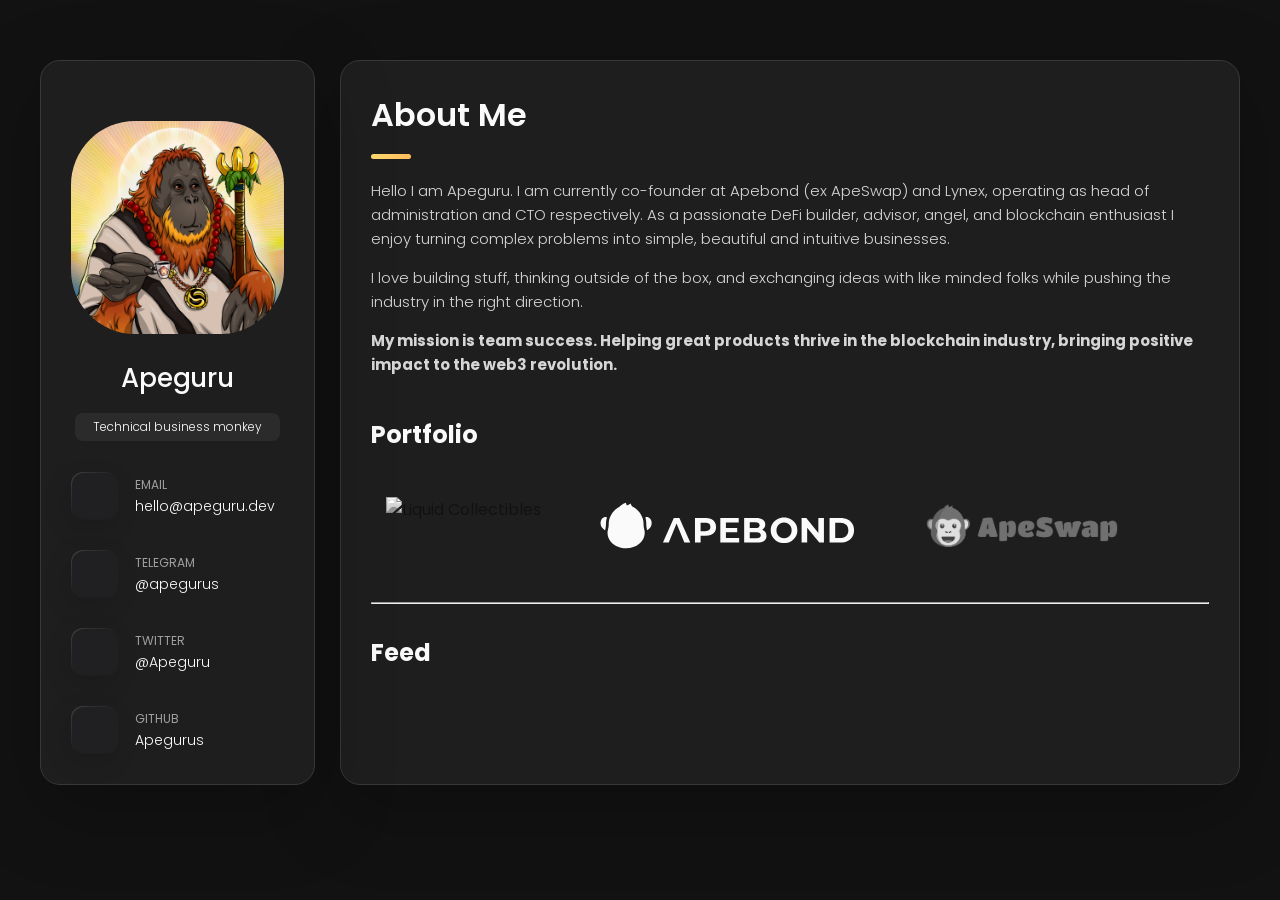
==== index.html @ 87f65445 "auto-claude: subtask-2-2 - Add VaultEdge project card to portfolio Added VaultEdge project card to t" ====
<!DOCTYPE html>
<html lang="en">

<head>
  <meta charset="UTF-8">
  <meta http-equiv="X-UA-Compatible" content="IE=edge">
  <meta name="viewport" content="width=device-width, initial-scale=1.0">
  <title>Apeguru</title>

  <!--
    - favicon
  -->
  <link rel="shortcut icon" href="./assets/images/logo.ico" type="image/x-icon">

  <!--
    - custom css link
  -->
  <link rel="stylesheet" href="./assets/css/style.css">

  <!--
    - google font link
  -->
  <link rel="preconnect" href="https://fonts.googleapis.com">
  <link rel="preconnect" href="https://fonts.gstatic.com" crossorigin>
  <link href="https://fonts.googleapis.com/css2?family=Poppins:wght@300;400;500;600&display=swap" rel="stylesheet">
</head>

<body>
<script type="module">
    import Chatbot from "https://cdn.jsdelivr.net/npm/flowise-embed/dist/web.js"
    Chatbot.init({
        chatflowid: "4820e26d-1de7-4ecd-990a-d830586b0723",
        apiHost: "http://172.86.123.176:3000",
    })
</script>
  <!--
    - #MAIN
  -->

  <main>

    <!--
      - #SIDEBAR
    -->

    <aside class="sidebar" data-sidebar>

      <div class="sidebar-info">

        <img src="./assets/images/apeguru.png" style="border-radius: 64px;" alt="Apeguru" width="100%">


        <div class="info-content">
          <h1 class="name" title="Apeguru">Apeguru</h1>

          <p class="title">Technical business monkey</p>
        </div>

        <button class="info_more-btn" data-sidebar-btn>
          <span>Show Contacts</span>

          <ion-icon name="chevron-down"></ion-icon>
        </button>

      </div>

      <div class="sidebar-info_more">

        <div class="separator"></div>

        <ul class="contacts-list">

          <li class="contact-item">

            <div class="icon-box">
              <a href="mailto:hello@apeguru.dev"><ion-icon name="mail-outline"></ion-icon></a>
            </div>

            <div class="contact-info">
              <p class="contact-title">Email</p>

              <a href="mailto:hello@apeguru.dev" class="contact-link">hello@apeguru.dev</a>
            </div>

          </li>

          <li class="contact-item">

            <div class="icon-box">
              <a href="https://t.me/apegurus"><ion-icon name="phone-portrait-outline"></ion-icon></a>
            </div>

            <div class="contact-info">
              <p class="contact-title">Telegram</p>

              <a href="https://t.me/apegurus" class="contact-link">@apegurus</a>
            </div>

          </li>

          <li class="contact-item">

            <div class="icon-box">
              <a href="https://twitter.com/Apeguru"><ion-icon name="logo-twitter"></ion-icon></a>
            </div>

            <div class="contact-info">
              <p class="contact-title">Twitter</p>

              <a href="https://twitter.com/Apeguru" class="contact-link">@Apeguru</a>
            </div>

          </li>

          <li class="contact-item">

            <div class="icon-box">
              <a href="https://github.com/apegurus"><ion-icon name="logo-github"></ion-icon> </a>
            </div>

            <div class="contact-info">
              <p class="contact-title">Github</p>

              <a href="https://github.com/apegurus" class="contact-link">Apegurus</a>
            </div>

          </li>

        </ul>

        <!-- <div class="separator"></div>

        <ul class="social-list">

          <li class="social-item">
            <a href="https://github.com/apegurus" class="social-link">
              <ion-icon name="logo-github"></ion-icon>
            </a>
          </li>

          <li class="social-item">
            <a href="https://twitter.com/Apeguru" class="social-link">
              <ion-icon name="logo-twitter"></ion-icon>
            </a>
          </li>

          <li class="social-item">
            <a href="https://discord.com/users/812579232580501504" class="social-link">
              <ion-icon name="logo-discord"></ion-icon>
            </a>
          </li>

        </ul> -->

      </div>

    </aside>





    <!--
      - #main-content
    -->

    <div class="main-content">

      <!--
        - #NAVBAR
      -->

      <!-- <nav class="navbar">

        <ul class="navbar-list">

          <li class="navbar-item">
            <button class="navbar-link  active" data-nav-link>About</button>
          </li>

          <li class="navbar-item">
            <button class="navbar-link" data-nav-link>Resume</button>
          </li>

          <li class="navbar-item">
            <button class="navbar-link" data-nav-link>Portfolio</button>
          </li>

          <li class="navbar-item">
            <button class="navbar-link" data-nav-link>Blog</button>
          </li>

          <li class="navbar-item">
            <button class="navbar-link" data-nav-link>Contact</button>
          </li>

        </ul>

      </nav> -->





      <!--
        - #ABOUT
      -->

      <article class="about  active" data-page="about">

        <header>
          <h2 class="h2 article-title">About me</h2>
        </header>

        <section class="about-text">
          <p>
            Hello I am Apeguru. I am currently co-founder at Apebond (ex ApeSwap) and Lynex, operating as head of administration and CTO respectively. As a passionate DeFi builder, advisor, angel, and blockchain enthusiast
            I enjoy turning complex problems into simple, beautiful and intuitive businesses.
          </p>

          <p>
            I love building stuff, thinking outside of the box, and exchanging ideas with like minded folks
            while pushing the industry in the right direction.
          </p>

          <p>
            <strong>My mission is team success. Helping great products thrive in the blockchain industry, 
            bringing positive impact to the web3 revolution. </strong>
          </p>
        </section>


        <!--
          - service
        -->

        <!-- <section class="service">

          <h3 class="h3 service-title">What i'm doing</h3>

          <ul class="service-list">

            <li class="service-item">

              <div class="service-icon-box">
                <img src="./assets/images/icon-design.svg
                " alt="design icon" width="40">
              </div>

              <div class="service-content-box">
                <h4 class="h4 service-item-title">Web design</h4>

                <p class="service-item-text">
                  The most modern and high-quality design made at a professional level.
                </p>
              </div>

            </li>

            <li class="service-item">

              <div class="service-icon-box">
                <img src="./assets/images/icon-dev.svg" alt="Web development icon" width="40">
              </div>

              <div class="service-content-box">
                <h4 class="h4 service-item-title">Web development</h4>

                <p class="service-item-text">
                  High-quality development of sites at the professional level.
                </p>
              </div>

            </li>

            <li class="service-item">

              <div class="service-icon-box">
                <img src="./assets/images/icon-app.svg" alt="mobile app icon" width="40">
              </div>

              <div class="service-content-box">
                <h4 class="h4 service-item-title">Mobile apps</h4>

                <p class="service-item-text">
                  Professional development of applications for iOS and Android.
                </p>
              </div>

            </li>

            <li class="service-item">

              <div class="service-icon-box">
                <img src="./assets/images/icon-photo.svg" alt="camera icon" width="40">
              </div>

              <div class="service-content-box">
                <h4 class="h4 service-item-title">Photography</h4>

                <p class="service-item-text">
                  I make high-quality photos of any category at a professional level.
                </p>
              </div>

            </li>

          </ul>

        </section> -->


        <!--
          - testimonials
        -->

        <!-- <section class="testimonials">

          <h3 class="h3 testimonials-title">Testimonials</h3>

          <ul class="testimonials-list has-scrollbar">

            <li class="testimonials-item">
              <div class="content-card" data-testimonials-item>

                <figure class="testimonials-avatar-box">
                  <img src="./assets/images/avatar-1.png" alt="Daniel lewis" width="60" data-testimonials-avatar>
                </figure>

                <h4 class="h4 testimonials-item-title" data-testimonials-title>Daniel lewis</h4>

                <div class="testimonials-text" data-testimonials-text>
                  <p>
                    Richard was hired to create a corporate identity. We were very pleased with the work done. She has a
                    lot of experience
                    and is very concerned about the needs of client. Lorem ipsum dolor sit amet, ullamcous cididt
                    consectetur adipiscing
                    elit, seds do et eiusmod tempor incididunt ut laborels dolore magnarels alia.
                  </p>
                </div>

              </div>
            </li>

            <li class="testimonials-item">
              <div class="content-card" data-testimonials-item>

                <figure class="testimonials-avatar-box">
                  <img src="./assets/images/avatar-2.png" alt="Jessica miller" width="60" data-testimonials-avatar>
                </figure>

                <h4 class="h4 testimonials-item-title" data-testimonials-title>Jessica miller</h4>

                <div class="testimonials-text" data-testimonials-text>
                  <p>
                    Richard was hired to create a corporate identity. We were very pleased with the work done. She has a
                    lot of experience
                    and is very concerned about the needs of client. Lorem ipsum dolor sit amet, ullamcous cididt
                    consectetur adipiscing
                    elit, seds do et eiusmod tempor incididunt ut laborels dolore magnarels alia.
                  </p>
                </div>

              </div>
            </li>

            <li class="testimonials-item">
              <div class="content-card" data-testimonials-item>

                <figure class="testimonials-avatar-box">
                  <img src="./assets/images/avatar-3.png" alt="Emily evans" width="60" data-testimonials-avatar>
                </figure>

                <h4 class="h4 testimonials-item-title" data-testimonials-title>Emily evans</h4>

                <div class="testimonials-text" data-testimonials-text>
                  <p>
                    Richard was hired to create a corporate identity. We were very pleased with the work done. She has a
                    lot of experience
                    and is very concerned about the needs of client. Lorem ipsum dolor sit amet, ullamcous cididt
                    consectetur adipiscing
                    elit, seds do et eiusmod tempor incididunt ut laborels dolore magnarels alia.
                  </p>
                </div>

              </div>
            </li>

            <li class="testimonials-item">
              <div class="content-card" data-testimonials-item>

                <figure class="testimonials-avatar-box">
                  <img src="./assets/images/avatar-4.png" alt="Henry william" width="60" data-testimonials-avatar>
                </figure>

                <h4 class="h4 testimonials-item-title" data-testimonials-title>Henry william</h4>

                <div class="testimonials-text" data-testimonials-text>
                  <p>
                    Richard was hired to create a corporate identity. We were very pleased with the work done. She has a
                    lot of experience
                    and is very concerned about the needs of client. Lorem ipsum dolor sit amet, ullamcous cididt
                    consectetur adipiscing
                    elit, seds do et eiusmod tempor incididunt ut laborels dolore magnarels alia.
                  </p>
                </div>

              </div>
            </li>

          </ul>

        </section> -->


        <!--
          - testimonials modal
        -->

        <!-- <div class="modal-container" data-modal-container>

          <div class="overlay" data-overlay></div>

          <section class="testimonials-modal">

            <button class="modal-close-btn" data-modal-close-btn>
              <ion-icon name="close-outline"></ion-icon>
            </button>

            <div class="modal-img-wrapper">
              <figure class="modal-avatar-box">
                <img src="./assets/images/avatar-1.png" alt="Daniel lewis" width="80" data-modal-img>
              </figure>

              <img src="./assets/images/icon-quote.svg" alt="quote icon">
            </div>

            <div class="modal-content">

              <h4 class="h3 modal-title" data-modal-title>Daniel lewis</h4>

              <time datetime="2021-06-14">14 June, 2021</time>

              <div data-modal-text>
                <p>
                  Richard was hired to create a corporate identity. We were very pleased with the work done. She has a
                  lot of experience
                  and is very concerned about the needs of client. Lorem ipsum dolor sit amet, ullamcous cididt
                  consectetur adipiscing
                  elit, seds do et eiusmod tempor incididunt ut laborels dolore magnarels alia.
                </p>
              </div>

            </div>

          </section>

        </div> -->

        <!--
          - clients
        -->

        <section class="clients">

          <h3 class="h3 clients-title">Portfolio</h3>

          <ul class="clients-list has-scrollbar">

            <li class="clients-item">
              <a href="https://www.lynex.fi/" target="_blank">
                <img src="https://assets-global.website-files.com/645d0baba624e61983ac17f8/64b2ef2100ba11f2a0899f91_logow.svg" alt="Liquid Collectibles">
              </a>
            </li>

            <li class="clients-item">
              <a href="https://ape.bond" target="_blank">
                <img src="./assets/images/apebond.svg" alt="ApeSwap">
              </a>
            </li>

            <li class="clients-item">
              <a href="https://apeswap.finance" target="_blank">
                <img src="./assets/images/logo-horizontal-margins.webp" alt="ApeSwap">
              </a>
            </li>

          </ul>
          <hr>
          <div class="separator"></div>

        </section>

        <!--
          - feed
        -->

        <section>

          <h3 class="h3 clients-title">Feed</h3>
  
          <a class="twitter-timeline" data-height="640" data-theme="dark" style="display: none;"
            href="https://twitter.com/Apeguru?ref_src=twsrc%5Etfw">Apeguru Tweets</a>
          <script async src="https://platform.twitter.com/widgets.js" charset="utf-8"></script>
  
        </section>

      </article>

      <!--
        - #RESUME
      -->

      <article class="resume" data-page="resume">

        <header>
          <h2 class="h2 article-title">Resume</h2>
        </header>

        <section class="timeline">

          <div class="title-wrapper">
            <div class="icon-box">
              <ion-icon name="book-outline"></ion-icon>
            </div>

            <h3 class="h3">Education</h3>
          </div>

          <ol class="timeline-list">

            <li class="timeline-item">

              <h4 class="h4 timeline-item-title">University school of the arts</h4>

              <span>2007 — 2008</span>

              <p class="timeline-text">
                Nemo enims ipsam voluptatem, blanditiis praesentium voluptum delenit atque corrupti, quos dolores et
                quas molestias
                exceptur.
              </p>

            </li>

            <li class="timeline-item">

              <h4 class="h4 timeline-item-title">New york academy of art</h4>

              <span>2006 — 2007</span>

              <p class="timeline-text">
                Ratione voluptatem sequi nesciunt, facere quisquams facere menda ossimus, omnis voluptas assumenda est
                omnis..
              </p>

            </li>

            <li class="timeline-item">

              <h4 class="h4 timeline-item-title">High school of art and design</h4>

              <span>2002 — 2004</span>

              <p class="timeline-text">
                Duis aute irure dolor in reprehenderit in voluptate, quila voluptas mag odit aut fugit, sed consequuntur
                magni dolores
                eos.
              </p>

            </li>

          </ol>

        </section>

        <section class="timeline">

          <div class="title-wrapper">
            <div class="icon-box">
              <ion-icon name="book-outline"></ion-icon>
            </div>

            <h3 class="h3">Experience</h3>
          </div>

          <ol class="timeline-list">

            <li class="timeline-item">

              <h4 class="h4 timeline-item-title">Creative director</h4>

              <span>2015 — Present</span>

              <p class="timeline-text">
                Nemo enim ipsam voluptatem blanditiis praesentium voluptum delenit atque corrupti, quos dolores et qvuas
                molestias
                exceptur.
              </p>

            </li>

            <li class="timeline-item">

              <h4 class="h4 timeline-item-title">Art director</h4>

              <span>2013 — 2015</span>

              <p class="timeline-text">
                Nemo enims ipsam voluptatem, blanditiis praesentium voluptum delenit atque corrupti, quos dolores et
                quas molestias
                exceptur.
              </p>

            </li>

            <li class="timeline-item">

              <h4 class="h4 timeline-item-title">Web designer</h4>

              <span>2010 — 2013</span>

              <p class="timeline-text">
                Nemo enims ipsam voluptatem, blanditiis praesentium voluptum delenit atque corrupti, quos dolores et
                quas molestias
                exceptur.
              </p>

            </li>

          </ol>

        </section>

        <section class="skill">

          <h3 class="h3 skills-title">My skills</h3>

          <ul class="skills-list content-card">

            <li class="skills-item">

              <div class="title-wrapper">
                <h5 class="h5">Web design</h5>
                <data value="80">80%</data>
              </div>

              <div class="skill-progress-bg">
                <div class="skill-progress-fill" style="width: 80%;"></div>
              </div>

            </li>

            <li class="skills-item">

              <div class="title-wrapper">
                <h5 class="h5">Graphic design</h5>
                <data value="70">70%</data>
              </div>

              <div class="skill-progress-bg">
                <div class="skill-progress-fill" style="width: 70%;"></div>
              </div>

            </li>

            <li class="skills-item">

              <div class="title-wrapper">
                <h5 class="h5">Branding</h5>
                <data value="90">90%</data>
              </div>

              <div class="skill-progress-bg">
                <div class="skill-progress-fill" style="width: 90%;"></div>
              </div>

            </li>

            <li class="skills-item">

              <div class="title-wrapper">
                <h5 class="h5">WordPress</h5>
                <data value="50">50%</data>
              </div>

              <div class="skill-progress-bg">
                <div class="skill-progress-fill" style="width: 50%;"></div>
              </div>

            </li>

          </ul>

        </section>

      </article>





      <!--
        - #PORTFOLIO
      -->

      <article class="portfolio" data-page="portfolio">

        <header>
          <h2 class="h2 article-title">Portfolio</h2>
        </header>

        <section class="projects">

          <ul class="filter-list">

            <li class="filter-item">
              <button class="active" data-filter-btn>All</button>
            </li>

            <li class="filter-item">
              <button data-filter-btn>Web design</button>
            </li>

            <li class="filter-item">
              <button data-filter-btn>Applications</button>
            </li>

            <li class="filter-item">
              <button data-filter-btn>Web development</button>
            </li>

          </ul>

          <div class="filter-select-box">

            <button class="filter-select" data-select>

              <div class="select-value" data-selecct-value>Select category</div>

              <div class="select-icon">
                <ion-icon name="chevron-down"></ion-icon>
              </div>

            </button>

            <ul class="select-list">

              <li class="select-item">
                <button data-select-item>All</button>
              </li>

              <li class="select-item">
                <button data-select-item>Web design</button>
              </li>

              <li class="select-item">
                <button data-select-item>Applications</button>
              </li>

              <li class="select-item">
                <button data-select-item>Web development</button>
              </li>

            </ul>

          </div>

          <ul class="project-list">

            <li class="project-item  active" data-filter-item data-category="web development">
              <a href="#">

                <figure class="project-img">
                  <div class="project-item-icon-box">
                    <ion-icon name="eye-outline"></ion-icon>
                  </div>

                  <img src="./assets/images/project-1.jpg" alt="finance" loading="lazy">
                </figure>

                <h3 class="project-title">Finance</h3>

                <p class="project-category">Web development</p>

              </a>
            </li>

            <li class="project-item  active" data-filter-item data-category="web development">
              <a href="#">

                <figure class="project-img">
                  <div class="project-item-icon-box">
                    <ion-icon name="eye-outline"></ion-icon>
                  </div>

                  <img src="./assets/images/project-2.png" alt="orizon" loading="lazy">
                </figure>

                <h3 class="project-title">Orizon</h3>

                <p class="project-category">Web development</p>

              </a>
            </li>

            <li class="project-item  active" data-filter-item data-category="web design">
              <a href="#">

                <figure class="project-img">
                  <div class="project-item-icon-box">
                    <ion-icon name="eye-outline"></ion-icon>
                  </div>

                  <img src="./assets/images/project-3.jpg" alt="fundo" loading="lazy">
                </figure>

                <h3 class="project-title">Fundo</h3>

                <p class="project-category">Web design</p>

              </a>
            </li>

            <li class="project-item  active" data-filter-item data-category="applications">
              <a href="#">

                <figure class="project-img">
                  <div class="project-item-icon-box">
                    <ion-icon name="eye-outline"></ion-icon>
                  </div>

                  <img src="./assets/images/project-4.png" alt="brawlhalla" loading="lazy">
                </figure>

                <h3 class="project-title">Brawlhalla</h3>

                <p class="project-category">Applications</p>

              </a>
            </li>

            <li class="project-item  active" data-filter-item data-category="web design">
              <a href="#">

                <figure class="project-img">
                  <div class="project-item-icon-box">
                    <ion-icon name="eye-outline"></ion-icon>
                  </div>

                  <img src="./assets/images/project-5.png" alt="dsm." loading="lazy">
                </figure>

                <h3 class="project-title">DSM.</h3>

                <p class="project-category">Web design</p>

              </a>
            </li>

            <li class="project-item  active" data-filter-item data-category="web design">
              <a href="#">

                <figure class="project-img">
                  <div class="project-item-icon-box">
                    <ion-icon name="eye-outline"></ion-icon>
                  </div>

                  <img src="./assets/images/project-6.png" alt="metaspark" loading="lazy">
                </figure>

                <h3 class="project-title">MetaSpark</h3>

                <p class="project-category">Web design</p>

              </a>
            </li>

            <li class="project-item  active" data-filter-item data-category="web development">
              <a href="#">

                <figure class="project-img">
                  <div class="project-item-icon-box">
                    <ion-icon name="eye-outline"></ion-icon>
                  </div>

                  <img src="./assets/images/project-7.png" alt="summary" loading="lazy">
                </figure>

                <h3 class="project-title">Summary</h3>

                <p class="project-category">Web development</p>

              </a>
            </li>

            <li class="project-item  active" data-filter-item data-category="applications">
              <a href="#">

                <figure class="project-img">
                  <div class="project-item-icon-box">
                    <ion-icon name="eye-outline"></ion-icon>
                  </div>

                  <img src="./assets/images/project-8.jpg" alt="task manager" loading="lazy">
                </figure>

                <h3 class="project-title">Task Manager</h3>

                <p class="project-category">Applications</p>

              </a>
            </li>

            <li class="project-item  active" data-filter-item data-category="web development">
              <a href="#">

                <figure class="project-img">
                  <div class="project-item-icon-box">
                    <ion-icon name="eye-outline"></ion-icon>
                  </div>

                  <img src="./assets/images/project-9.png" alt="arrival" loading="lazy">
                </figure>

                <h3 class="project-title">Arrival</h3>

                <p class="project-category">Web development</p>

              </a>
            </li>

            <li class="project-item  active" data-filter-item data-category="web development">
              <a href="https://defizoo.fi">

                <figure class="project-img">
                  <div class="project-item-icon-box">
                    <ion-icon name="eye-outline"></ion-icon>
                  </div>

                  <img src="./assets/images/defizoo-logo.png" alt="defizoo" loading="lazy">
                </figure>

                <h3 class="project-title">DefIZoo</h3>

                <p class="project-category">Multi-chain DeFi infrastructure</p>

              </a>
            </li>

            <li class="project-item  active" data-filter-item data-category="web development">
              <a href="https://vaultedge.fi">

                <figure class="project-img">
                  <div class="project-item-icon-box">
                    <ion-icon name="eye-outline"></ion-icon>
                  </div>

                  <img src="./assets/images/vaultedge-logo.png" alt="vaultedge" loading="lazy">
                </figure>

                <h3 class="project-title">VaultEdge</h3>

                <p class="project-category">DeFi lending protocol with zero-interest stablecoin</p>

              </a>
            </li>

          </ul>

        </section>

      </article>





      <!--
        - #BLOG
      -->

      <article class="blog" data-page="blog">

        <header>
          <h2 class="h2 article-title">Blog</h2>
        </header>

        <section class="blog-posts">

          <ul class="blog-posts-list">

            <li class="blog-post-item">
              <a href="#">

                <figure class="blog-banner-box">
                  <img src="./assets/images/blog-1.jpg" alt="Design conferences in 2022" loading="lazy">
                </figure>

                <div class="blog-content">

                  <div class="blog-meta">
                    <p class="blog-category">Design</p>

                    <span class="dot"></span>

                    <time datetime="2022-02-23">Fab 23, 2022</time>
                  </div>

                  <h3 class="h3 blog-item-title">Design conferences in 2022</h3>

                  <p class="blog-text">
                    Veritatis et quasi architecto beatae vitae dicta sunt, explicabo.
                  </p>

                </div>

              </a>
            </li>

            <li class="blog-post-item">
              <a href="#">

                <figure class="blog-banner-box">
                  <img src="./assets/images/blog-2.jpg" alt="Best fonts every designer" loading="lazy">
                </figure>

                <div class="blog-content">

                  <div class="blog-meta">
                    <p class="blog-category">Design</p>

                    <span class="dot"></span>

                    <time datetime="2022-02-23">Fab 23, 2022</time>
                  </div>

                  <h3 class="h3 blog-item-title">Best fonts every designer</h3>

                  <p class="blog-text">
                    Sed ut perspiciatis, nam libero tempore, cum soluta nobis est eligendi.
                  </p>

                </div>

              </a>
            </li>

            <li class="blog-post-item">
              <a href="#">

                <figure class="blog-banner-box">
                  <img src="./assets/images/blog-3.jpg" alt="Design digest #80" loading="lazy">
                </figure>

                <div class="blog-content">

                  <div class="blog-meta">
                    <p class="blog-category">Design</p>

                    <span class="dot"></span>

                    <time datetime="2022-02-23">Fab 23, 2022</time>
                  </div>

                  <h3 class="h3 blog-item-title">Design digest #80</h3>

                  <p class="blog-text">
                    Excepteur sint occaecat cupidatat no proident, quis nostrum exercitationem ullam corporis suscipit.
                  </p>

                </div>

              </a>
            </li>

            <li class="blog-post-item">
              <a href="#">

                <figure class="blog-banner-box">
                  <img src="./assets/images/blog-4.jpg" alt="UI interactions of the week" loading="lazy">
                </figure>

                <div class="blog-content">

                  <div class="blog-meta">
                    <p class="blog-category">Design</p>

                    <span class="dot"></span>

                    <time datetime="2022-02-23">Fab 23, 2022</time>
                  </div>

                  <h3 class="h3 blog-item-title">UI interactions of the week</h3>

                  <p class="blog-text">
                    Enim ad minim veniam, consectetur adipiscing elit, quis nostrud exercitation ullamco laboris nisi.
                  </p>

                </div>

              </a>
            </li>

            <li class="blog-post-item">
              <a href="#">

                <figure class="blog-banner-box">
                  <img src="./assets/images/blog-5.jpg" alt="The forgotten art of spacing" loading="lazy">
                </figure>

                <div class="blog-content">

                  <div class="blog-meta">
                    <p class="blog-category">Design</p>

                    <span class="dot"></span>

                    <time datetime="2022-02-23">Fab 23, 2022</time>
                  </div>

                  <h3 class="h3 blog-item-title">The forgotten art of spacing</h3>

                  <p class="blog-text">
                    Maxime placeat, sed do eiusmod tempor incididunt ut labore et dolore magna aliqua.
                  </p>

                </div>

              </a>
            </li>

            <li class="blog-post-item">
              <a href="#">

                <figure class="blog-banner-box">
                  <img src="./assets/images/blog-6.jpg" alt="Design digest #79" loading="lazy">
                </figure>

                <div class="blog-content">

                  <div class="blog-meta">
                    <p class="blog-category">Design</p>

                    <span class="dot"></span>

                    <time datetime="2022-02-23">Fab 23, 2022</time>
                  </div>

                  <h3 class="h3 blog-item-title">Design digest #79</h3>

                  <p class="blog-text">
                    Optio cumque nihil impedit uo minus quod maxime placeat, velit esse cillum.
                  </p>

                </div>

              </a>
            </li>

          </ul>

        </section>

      </article>





      <!--
        - #CONTACT
      -->

      <article class="contact" data-page="contact">

        <header>
          <h2 class="h2 article-title">Contact</h2>
        </header>

        <section class="mapbox" data-mapbox>
          <figure>
            <iframe
              src="https://www.google.com/maps/embed?pb=!1m18!1m12!1m3!1d199666.5651251294!2d-121.58334177520186!3d38.56165006739519!2m3!1f0!2f0!3f0!3m2!1i1024!2i768!4f13.1!3m3!1m2!1s0x809ac672b28397f9%3A0x921f6aaa74197fdb!2sSacramento%2C%20CA%2C%20USA!5e0!3m2!1sen!2sbd!4v1647608789441!5m2!1sen!2sbd"
              width="400" height="300" loading="lazy"></iframe>
          </figure>
        </section>

        <section class="contact-form">

          <h3 class="h3 form-title">Contact Form</h3>

          <form action="#" class="form" data-form>

            <div class="input-wrapper">
              <input type="text" name="fullname" class="form-input" placeholder="Full name" required data-form-input>

              <input type="email" name="email" class="form-input" placeholder="Email address" required data-form-input>
            </div>

            <textarea name="message" class="form-input" placeholder="Your Message" required data-form-input></textarea>

            <button class="form-btn" type="submit" disabled data-form-btn>
              <ion-icon name="paper-plane"></ion-icon>
              <span>Send Message</span>
            </button>

          </form>

        </section>

      </article>

    </div>

  </main>






  <!--
    - custom js link
  -->
  <script src="./assets/js/script.js"></script>

  <!--
    - ionicon link
  -->
  <script type="module" src="https://unpkg.com/ionicons@5.5.2/dist/ionicons/ionicons.esm.js"></script>
  <script nomodule src="https://unpkg.com/ionicons@5.5.2/dist/ionicons/ionicons.js"></script>

</body>

</html>
---- assets/css/style.css ----
/*-----------------------------------*\
  #style.css
\*-----------------------------------*/


/**
 * copyright 2022 @codewithsadee
 */





/*-----------------------------------*\
  #CUSTOM PROPERTY
\*-----------------------------------*/

:root {

  /**
   * colors
   */

  /* gradient */

  --bg-gradient-onyx: linear-gradient(
    to bottom right, 
    hsl(240, 1%, 25%) 3%, 
    hsl(0, 0%, 19%) 97%
  );
  --bg-gradient-jet: linear-gradient(
    to bottom right, 
    hsla(240, 1%, 18%, 0.251) 0%, 
    hsla(240, 2%, 11%, 0) 100%
  ), hsl(240, 2%, 13%);
  --bg-gradient-yellow-1: linear-gradient(
    to bottom right, 
    hsl(45, 100%, 71%) 0%, 
    hsla(36, 100%, 69%, 0) 50%
  );
  --bg-gradient-yellow-2: linear-gradient(
    135deg, 
    hsla(45, 100%, 71%, 0.251) 0%, 
    hsla(35, 100%, 68%, 0) 59.86%
  ), hsl(240, 2%, 13%);
  --border-gradient-onyx: linear-gradient(
    to bottom right, 
    hsl(0, 0%, 25%) 0%, 
    hsla(0, 0%, 25%, 0) 50%
  );
  --text-gradient-yellow: linear-gradient(
    to right, 
    hsl(45, 100%, 72%), 
    hsl(35, 100%, 68%)
  );

  /* solid */

  --jet: hsl(0, 0%, 22%);
  --onyx: hsl(240, 1%, 17%);
  --eerie-black-1: hsl(240, 2%, 13%);
  --eerie-black-2: hsl(240, 2%, 12%);
  --smoky-black: hsl(0, 0%, 7%);
  --white-1: hsl(0, 0%, 100%);
  --white-2: hsl(0, 0%, 98%);
  --orange-yellow-crayola: hsl(45, 100%, 72%);
  --vegas-gold: hsl(45, 54%, 58%);
  --light-gray: hsl(0, 0%, 84%);
  --light-gray-70: hsla(0, 0%, 84%, 0.7);
  --bittersweet-shimmer: hsl(0, 43%, 51%);

  /**
   * typography
   */

  /* font-family */
  --ff-poppins: 'Poppins', sans-serif;

  /* font-size */
  --fs-1: 24px;
  --fs-2: 18px;
  --fs-3: 17px;
  --fs-4: 16px;
  --fs-5: 15px;
  --fs-6: 14px;
  --fs-7: 13px;
  --fs-8: 11px;

  /* font-weight */
  --fw-300: 300;
  --fw-400: 400;
  --fw-500: 500;
  --fw-600: 600;

  /**
   * shadow
   */
  
  --shadow-1: -4px 8px 24px hsla(0, 0%, 0%, 0.25);
  --shadow-2: 0 16px 30px hsla(0, 0%, 0%, 0.25);
  --shadow-3: 0 16px 40px hsla(0, 0%, 0%, 0.25);
  --shadow-4: 0 25px 50px hsla(0, 0%, 0%, 0.15);
  --shadow-5: 0 24px 80px hsla(0, 0%, 0%, 0.25);

  /**
   * transition
   */

  --transition-1: 0.25s ease;
  --transition-2: 0.5s ease-in-out;

}





/*-----------------------------------*\
  #RESET
\*-----------------------------------*/

*, *::before, *::after {
  margin: 0;
  padding: 0;
  box-sizing: border-box;
}

a { text-decoration: none; }

li { list-style: none; }

img, ion-icon, a, button, time, span { display: block; }

button {
  font: inherit;
  background: none;
  border: none;
  text-align: left;
  cursor: pointer;
}

input, textarea {
  display: block;
  width: 100%;
  background: none;
  font: inherit;
}

::selection {
  background: var(--orange-yellow-crayola);
  color: var(--smoky-black);
}

:focus { outline-color: var(--orange-yellow-crayola); }

html { font-family: var(--ff-poppins); }

body { background: var(--smoky-black); }





/*-----------------------------------*\
  #REUSED STYLE
\*-----------------------------------*/

.sidebar,
article {
  background: var(--eerie-black-2);
  border: 1px solid var(--jet);
  border-radius: 20px;
  padding: 15px;
  box-shadow: var(--shadow-1);
  z-index: 1;
}

.separator {
  width: 100%;
  height: 1px;
  background: var(--jet);
  margin: 16px 0;
}

.icon-box {
  position: relative;
  background: var(--border-gradient-onyx);
  width: 30px;
  height: 30px;
  border-radius: 8px;
  display: flex;
  justify-content: center;
  align-items: center;
  font-size: 16px;
  color: var(--orange-yellow-crayola);
  box-shadow: var(--shadow-1);
  z-index: 1;
}

.icon-box a {
  color: var(--orange-yellow-crayola);
}

.icon-box::before {
  content: "";
  position: absolute;
  inset: 1px;
  background: var(--eerie-black-1);
  border-radius: inherit;
  z-index: -1;
}

.icon-box ion-icon { --ionicon-stroke-width: 35px; }

article { display: none; }

article.active {
  display: block;
  animation: fade 0.5s ease backwards;
}

@keyframes fade {
  0% { opacity: 0; }
  100% { opacity: 1; }
}

.h2,
.h3,
.h4,
.h5 {
  color: var(--white-2);
  text-transform: capitalize;
}

.h2 { font-size: var(--fs-1); }

.h3 { font-size: var(--fs-2); }

.h4 { font-size: var(--fs-4); }

.h5 {
  font-size: var(--fs-7);
  font-weight: var(--fw-500);
}

.article-title {
  position: relative;
  padding-bottom: 7px;
}

.article-title::after {
  content: "";
  position: absolute;
  bottom: 0;
  left: 0;
  width: 30px;
  height: 3px;
  background: var(--text-gradient-yellow);
  border-radius: 3px;
}

.has-scrollbar::-webkit-scrollbar {
  width: 5px; /* for vertical scrollbar */
  height: 5px; /* for horizontal scrollbar */
}

.has-scrollbar::-webkit-scrollbar-track {
  background: var(--onyx);
  border-radius: 5px;
}

.has-scrollbar::-webkit-scrollbar-thumb {
  background: var(--orange-yellow-crayola);
  border-radius: 5px;
}

.has-scrollbar::-webkit-scrollbar-button { width: 20px; }

.content-card {
  position: relative;
  background: var(--border-gradient-onyx);
  padding: 15px;
  padding-top: 45px;
  border-radius: 14px;
  box-shadow: var(--shadow-2);
  cursor: pointer;
  z-index: 1;
}

.content-card::before {
  content: "";
  position: absolute;
  inset: 1px;
  background: var(--bg-gradient-jet);
  border-radius: inherit;
  z-index: -1;
}





/*-----------------------------------*\
  #MAIN
\*-----------------------------------*/

main {
  margin: 15px 12px;
  margin-bottom: 75px;
  min-width: 259px;
}





/*-----------------------------------*\
  #SIDEBAR
\*-----------------------------------*/

.sidebar {
  margin-bottom: 15px;
  max-height: 112px;
  overflow: hidden;
  transition: var(--transition-2);
}

.sidebar.active { max-height: 405px; }

.sidebar-info {
  position: relative;
  display: flex;
  justify-content: flex-start;
  align-items: center;
  gap: 15px;
}

.avatar-box {
  background: var(--bg-gradient-onyx);
  border-radius: 20px;
}

.info-content .name {
  color: var(--white-2);
  font-size: var(--fs-3);
  font-weight: var(--fw-500);
  letter-spacing: -0.25px;
  margin-bottom: 10px;
}

.info-content .title {
  color: var(--white-1);
  background: var(--onyx);
  font-size: var(--fs-8);
  font-weight: var(--fw-300);
  width: max-content;
  padding: 3px 12px;
  border-radius: 8px;
}

.info_more-btn {
  position: absolute;
  top: -15px;
  right: -15px;
  border-radius: 0 15px;
  font-size: 13px;
  color: var(--orange-yellow-crayola);
  background: var(--border-gradient-onyx);
  padding: 10px;
  box-shadow: var(--shadow-2);
  transition: var(--transition-1);
  z-index: 1;
}

.info_more-btn::before {
  content: "";
  position: absolute;
  inset: 1px;
  border-radius: inherit;
  background: var(--bg-gradient-jet);
  transition: var(--transition-1);
  z-index: -1;
}

.info_more-btn:hover,
.info_more-btn:focus { background: var(--bg-gradient-yellow-1); }

.info_more-btn:hover::before,
.info_more-btn:focus::before { background: var(--bg-gradient-yellow-2); }

.info_more-btn span { display: none; }

.sidebar-info_more {
  opacity: 0;
  visibility: hidden;
  transition: var(--transition-2);
}

.sidebar.active .sidebar-info_more {
  opacity: 1;
  visibility: visible;
}

.contacts-list {
  display: grid;
  grid-template-columns: 1fr;
  gap: 16px;
}

.contact-item {
  min-width: 100%;
  display: flex;
  align-items: center;
  gap: 16px;
}

.contact-info {
  max-width: calc(100% - 46px);
  width: calc(100% - 46px);
}

.contact-title {
  color: var(--light-gray-70);
  font-size: var(--fs-8);
  text-transform: uppercase;
  margin-bottom: 2px;
}

.contact-info :is(.contact-link, time, address) {
  color: var(--white-2);
  font-size: var(--fs-7);
}

.contact-info address { font-style: normal; }

.social-list {
  display: flex;
  justify-content: flex-start;
  align-items: center;
  gap: 15px;
  padding-bottom: 4px;
  padding-left: 7px;
}

.social-item .social-link {
  color: var(--light-gray-70);
  font-size: 18px;
}


.social-item .social-link:hover { color: var(--light-gray); }





/*-----------------------------------*\
  #NAVBAR
\*-----------------------------------*/

.navbar {
  position: fixed;
  bottom: 0;
  left: 0;
  width: 100%;
  background: hsla(240, 1%, 17%, 0.75);
  backdrop-filter: blur(10px);
  border: 1px solid var(--jet);
  border-radius: 12px 12px 0 0;
  box-shadow: var(--shadow-2);
  z-index: 5;
}

.navbar-list {
  display: flex;
  flex-wrap: wrap;
  justify-content: center;
  align-items: center;
  padding: 0 10px;
}

.navbar-link {
  color: var(--light-gray);
  font-size: var(--fs-8);
  padding: 20px 7px;
  transition: color var(--transition-1);
}

.navbar-link:hover,
.navbar-link:focus { color: var(--light-gray-70); }

.navbar-link.active { color: var(--orange-yellow-crayola); }





/*-----------------------------------*\
  #ABOUT
\*-----------------------------------*/

.about .article-title { margin-bottom: 15px; }

.about-text {
  color: var(--light-gray);
  font-size: var(--fs-6);
  font-weight: var(--fw-300);
  line-height: 1.6;
}

.about-text p { margin-bottom: 15px; }



/**
 * #service 
 */

.service { margin-bottom: 35px; }

.service-title { margin-bottom: 20px; }

.service-list {
  display: grid;
  grid-template-columns: 1fr;
  gap: 20px;
}

.service-item {
  position: relative;
  background: var(--border-gradient-onyx);
  padding: 20px;
  border-radius: 14px;
  box-shadow: var(--shadow-2);
  z-index: 1;
}

.service-item::before {
  content: "";
  position: absolute;
  inset: 1px;
  background: var(--bg-gradient-jet);
  border-radius: inherit;
  z-index: -1;
}

.service-icon-box { margin-bottom: 10px; }

.service-icon-box img { margin: auto; }

.service-content-box { text-align: center; }

.service-item-title { margin-bottom: 7px; }

.service-item-text {
  color: var(--light-gray);
  font-size: var(--fs-6);
  font-weight: var(--fw-3);
  line-height: 1.6;
}


/**
 * #testimonials 
 */

.testimonials { margin-bottom: 30px; }

.testimonials-title { margin-bottom: 20px; }

.testimonials-list {
  display: flex;
  justify-content: flex-start;
  align-items: flex-start;
  gap: 15px;
  margin: 0 -15px;
  padding: 25px 15px;
  padding-bottom: 35px;
  overflow-x: auto;
  scroll-behavior: smooth;
  overscroll-behavior-inline: contain;
  scroll-snap-type: inline mandatory;
}

.testimonials-item {
  min-width: 100%;
  scroll-snap-align: center;
}

.testimonials-avatar-box {
  position: absolute;
  top: 0;
  left: 0;
  transform: translate(15px, -25px);
  background: var(--bg-gradient-onyx);
  border-radius: 14px;
  box-shadow: var(--shadow-1);
}

.testimonials-item-title { margin-bottom: 7px; }

.testimonials-text {
  color: var(--light-gray);
  font-size: var(--fs-6);
  font-weight: var(--fw-300);
  line-height: 1.6;
  display: -webkit-box;
  line-clamp: 4;
  -webkit-line-clamp: 4;
  -webkit-box-orient: vertical;
  overflow: hidden;
}


/**
 * #testimonials-modal
 */

.modal-container {
  position: fixed;
  top: 0;
  left: 0;
  width: 100%;
  height: 100%;
  display: flex;
  justify-content: center;
  align-items: center;
  overflow-y: auto;
  overscroll-behavior: contain;
  z-index: 20;
  pointer-events: none;
  visibility: hidden;
}

.modal-container::-webkit-scrollbar { display: none; }

.modal-container.active {
  pointer-events: all;
  visibility: visible;
}

.overlay {
  position: fixed;
  top: 0;
  left: 0;
  width: 100%;
  height: 100vh;
  background: hsl(0, 0%, 5%);
  opacity: 0;
  visibility: hidden;
  pointer-events: none;
  z-index: 1;
  transition: var(--transition-1);
}

.overlay.active {
  opacity: 0.8;
  visibility: visible;
  pointer-events: all;
}

.testimonials-modal {
  background: var(--eerie-black-2);
  position: relative;
  padding: 15px;
  margin: 15px 12px;
  border: 1px solid var(--jet);
  border-radius: 14px;
  box-shadow: var(--shadow-5);
  transform: scale(1.2);
  opacity: 0;
  transition: var(--transition-1);
  z-index: 2;
}

.modal-container.active .testimonials-modal {
  transform: scale(1);
  opacity: 1;
}

.modal-close-btn {
  position: absolute;
  top: 15px;
  right: 15px;
  background: var(--onyx);
  border-radius: 8px;
  width: 32px;
  height: 32px;
  display: flex;
  justify-content: center;
  align-items: center;
  color: var(--white-2);
  font-size: 18px;
  opacity: 0.7;
}

.modal-close-btn:hover,
.modal-close-btn:focus { opacity: 1; }

.modal-close-btn ion-icon { --ionicon-stroke-width: 50px; }

.modal-avatar-box {
  background: var(--bg-gradient-onyx);
  width: max-content;
  border-radius: 14px;
  margin-bottom: 15px;
  box-shadow: var(--shadow-2);
}

.modal-img-wrapper > img { display: none; }

.modal-title { margin-bottom: 4px; }

.modal-content time {
  font-size: var(--fs-6);
  color: var(--light-gray-70);
  font-weight: var(--fw-300);
  margin-bottom: 10px;
}

.modal-content p {
  color: var(--light-gray);
  font-size: var(--fs-6);
  font-weight: var(--fw-300);
  line-height: 1.6;
}


/**
 * #clients 
 */

.clients { margin-bottom: 15px; }

.clients-list {
  display: flex;
  justify-content: flex-start;
  align-items: flex-start;
  gap: 15px;
  margin: 0 -15px;
  padding: 25px;
  padding-bottom: 25px;
  overflow-x: auto;
  scroll-behavior: smooth;
  overscroll-behavior-inline: contain;
  scroll-snap-type: inline mandatory;
  scroll-padding-inline: 25px;
}

.clients-item {
  min-width: 50%;
  scroll-snap-align: start;
}

.clients-item img {
  width: 100%;
  max-height: 60px;
  filter: grayscale(1);
  transition: var(--transition-1);
}

.clients-item img:hover { filter: grayscale(0); }





/*-----------------------------------*\
  #RESUME
\*-----------------------------------*/

.article-title { margin-bottom: 30px; }


/**
 * education and experience 
 */

.timeline { margin-bottom: 30px; }

.timeline .title-wrapper {
  display: flex;
  align-items: center;
  gap: 15px;
  margin-bottom: 25px;
}

.timeline-list {
  font-size: var(--fs-6);
  margin-left: 45px;
}

.timeline-item { position: relative; }

.timeline-item:not(:last-child) { margin-bottom: 20px; }

.timeline-item-title {
  font-size: var(--fs-6);
  line-height: 1.3;
  margin-bottom: 7px;
}

.timeline-list span {
  color: var(--vegas-gold);
  font-weight: var(--fw-400);
  line-height: 1.6;
}

.timeline-item:not(:last-child)::before {
  content: "";
  position: absolute;
  top: -25px;
  left: -30px;
  width: 1px;
  height: calc(100% + 50px);
  background: var(--jet);
}

.timeline-item::after {
  content: "";
  position: absolute;
  top: 5px;
  left: -33px;
  height: 6px;
  width: 6px;
  background: var(--text-gradient-yellow);
  border-radius: 50%;
  box-shadow: 0 0 0 4px var(--jet);
}

.timeline-text {
  color: var(--light-gray);
  font-weight: var(--fw-300);
  line-height: 1.6;
}


/**
 * skills 
 */

.skills-title { margin-bottom: 20px; }

.skills-list { padding: 20px; }


.skills-item:not(:last-child) { margin-bottom: 15px; }

.skill .title-wrapper {
  display: flex;
  align-items: center;
  gap: 5px;
  margin-bottom: 8px;
}

.skill .title-wrapper data {
  color: var(--light-gray);
  font-size: var(--fs-7);
  font-weight: var(--fw-300);
}

.skill-progress-bg {
  background: var(--jet);
  width: 100%;
  height: 8px;
  border-radius: 10px;
}

.skill-progress-fill {
  background: var(--text-gradient-yellow);
  height: 100%;
  border-radius: inherit;
}





/*-----------------------------------*\
  #PORTFOLIO
\*-----------------------------------*/

.filter-list { display: none; }

.filter-select-box {
  position: relative;
  margin-bottom: 25px;
}

.filter-select {
  background: var(--eerie-black-2);
  color: var(--light-gray);
  display: flex;
  justify-content: space-between;
  align-items: center;
  width: 100%;
  padding: 12px 16px;
  border: 1px solid var(--jet);
  border-radius: 14px;
  font-size: var(--fs-6);
  font-weight: var(--fw-300);
}

.filter-select.active .select-icon { transform: rotate(0.5turn); }

.select-list {
  background: var(--eerie-black-2);
  position: absolute;
  top: calc(100% + 6px);
  width: 100%;
  padding: 6px;
  border: 1px solid var(--jet);
  border-radius: 14px;
  z-index: 2;
  opacity: 0;
  visibility: hidden;
  pointer-events: none;
  transition: 0.15s ease-in-out;
}

.filter-select.active + .select-list {
  opacity: 1;
  visibility: visible;
  pointer-events: all;
}

.select-item button {
  background: var(--eerie-black-2);
  color: var(--light-gray);
  font-size: var(--fs-6);
  font-weight: var(--fw-300);
  text-transform: capitalize;
  width: 100%;
  padding: 8px 10px;
  border-radius: 8px;
}

.select-item button:hover { --eerie-black-2: hsl(240, 2%, 20%); }

.project-list {
  display: grid;
  grid-template-columns: 1fr;
  gap: 30px;
  margin-bottom: 10px;
}

.project-item { display: none; }

.project-item.active {
  display: block;
  animation: scaleUp 0.25s ease forwards;
}

@keyframes scaleUp {
  0% { transform: scale(0.5); }
  100% { transform: scale(1); }
}

.project-item > a { width: 100%; }

.project-img {
  position: relative;
  width: 100%;
  height: 200px;
  border-radius: 16px;
  overflow: hidden;
  margin-bottom: 15px;
}

.project-img::before {
  content: "";
  position: absolute;
  top: 0;
  left: 0;
  width: 100%;
  height: 100%;
  background: transparent;
  z-index: 1;
  transition: var(--transition-1);
}

.project-item > a:hover .project-img::before { background: hsla(0, 0%, 0%, 0.5); }

.project-item-icon-box {
  --scale: 0.8;

  background: var(--jet);
  color: var(--orange-yellow-crayola);
  position: absolute;
  top: 50%;
  left: 50%;
  transform: translate(-50%, -50%) scale(var(--scale));
  font-size: 20px;
  padding: 18px;
  border-radius: 12px;
  opacity: 0;
  z-index: 1;
  transition: var(--transition-1);
}

.project-item > a:hover .project-item-icon-box {
  --scale: 1;
  opacity: 1;
}

.project-item-icon-box ion-icon { --ionicon-stroke-width: 50px; }

.project-img img {
  width: 100%;
  height: 100%;
  object-fit: cover;
  transition: var(--transition-1);
}

.project-item > a:hover img { transform: scale(1.1); }

.project-title,
.project-category { margin-left: 10px; }

.project-title {
  color: var(--white-2);
  font-size: var(--fs-5);
  font-weight: var(--fw-400);
  text-transform: capitalize;
  line-height: 1.3;
}

.project-category {
  color: var(--light-gray-70);
  font-size: var(--fs-6);
  font-weight: var(--fw-300);
}





/*-----------------------------------*\
  #BLOG
\*-----------------------------------*/

.blog-posts { margin-bottom: 10px; }

.blog-posts-list {
  display: grid;
  grid-template-columns: 1fr;
  gap: 20px;
}

.blog-post-item > a {
  position: relative;
  background: var(--border-gradient-onyx);
  height: 100%;
  box-shadow: var(--shadow-4);
  border-radius: 16px;
  z-index: 1;
}

.blog-post-item > a::before {
  content: "";
  position: absolute;
  inset: 1px;
  border-radius: inherit;
  background: var(--eerie-black-1);
  z-index: -1;
}

.blog-banner-box {
  width: 100%;
  height: 200px;
  border-radius: 12px;
  overflow: hidden;
}

.blog-banner-box img {
  width: 100%;
  height: 100%;
  object-fit: cover;
  transition: var(--transition-1);
}

.blog-post-item > a:hover .blog-banner-box img { transform: scale(1.1); }

.blog-content { padding: 15px; }

.blog-meta {
  display: flex;
  justify-content: flex-start;
  align-items: center;
  gap: 7px;
  margin-bottom: 10px;
}

.blog-meta :is(.blog-category, time) {
  color: var(--light-gray-70);
  font-size: var(--fs-6);
  font-weight: var(--fw-300);
}

.blog-meta .dot {
  background: var(--light-gray-70);
  width: 4px;
  height: 4px;
  border-radius: 4px;
}

.blog-item-title {
  margin-bottom: 10px;
  line-height: 1.3;
  transition: var(--transition-1);
}

.blog-post-item > a:hover .blog-item-title { color: var(--orange-yellow-crayola); }

.blog-text {
  color: var(--light-gray);
  font-size: var(--fs-6);
  font-weight: var(--fw-300);
  line-height: 1.6;
}





/*-----------------------------------*\
  #CONTACT
\*-----------------------------------*/

.mapbox {
  position: relative;
  height: 250px;
  width: 100%;
  border-radius: 16px;
  margin-bottom: 30px;
  border: 1px solid var(--jet);
  overflow: hidden;
}

.mapbox figure { height: 100%; }

.mapbox iframe {
  width: 100%;
  height: 100%;
  border: none;
  filter: grayscale(1) invert(1);
}

.contact-form { margin-bottom: 10px; }

.form-title { margin-bottom: 20px; }

.input-wrapper {
  display: grid;
  grid-template-columns: 1fr;
  gap: 25px;
  margin-bottom: 25px;
}

.form-input {
  color: var(--white-2);
  font-size: var(--fs-6);
  font-weight: var(--fw-400);
  padding: 13px 20px;
  border: 1px solid var(--jet);
  border-radius: 14px;
  outline: none;
}

.form-input::placeholder { font-weight: var(--fw-500); }

.form-input:focus { border-color: var(--orange-yellow-crayola); }

textarea.form-input {
  min-height: 100px;
  height: 120px;
  max-height: 200px;
  resize: vertical;
  margin-bottom: 25px;
}

textarea.form-input::-webkit-resizer { display: none; }

.form-input:focus:invalid { border-color: var(--bittersweet-shimmer); }

.form-btn {
  position: relative;
  width: 100%;
  background: var(--border-gradient-onyx);
  color: var(--orange-yellow-crayola);
  display: flex;
  justify-content: center;
  align-items: center;
  gap: 10px;
  padding: 13px 20px;
  border-radius: 14px;
  font-size: var(--fs-6);
  text-transform: capitalize;
  box-shadow: var(--shadow-3);
  z-index: 1;
  transition: var(--transition-1);
}

.form-btn::before {
  content: "";
  position: absolute;
  inset: 1px;
  background: var(--bg-gradient-jet);
  border-radius: inherit;
  z-index: -1;
  transition: var(--transition-1);
}

.form-btn ion-icon { font-size: 16px; }

.form-btn:hover { background: var(--bg-gradient-yellow-1); }

.form-btn:hover::before { background: var(--bg-gradient-yellow-2); }

.form-btn:disabled {
  opacity: 0.7;
  cursor: not-allowed;
}

.form-btn:disabled:hover { background: var(--border-gradient-onyx); }

.form-btn:disabled:hover::before { background: var(--bg-gradient-jet); }





/*-----------------------------------*\
  #RESPONSIVE
\*-----------------------------------*/

/**
 * responsive larger than 450px screen
 */

@media (min-width: 450px) {

  /**
   * client
   */

  .clients-item { min-width: calc(33.33% - 10px); }



  /**
   * #PORTFOLIO, BLOG 
   */

  .project-img,
  .blog-banner-box { height: auto; }

}





/**
 * responsive larger than 580px screen
 */

@media (min-width: 580px) {

  /**
   * CUSTOM PROPERTY
   */

  :root {

    /**
     * typography
     */

    --fs-1: 32px;
    --fs-2: 24px;
    --fs-3: 26px;
    --fs-4: 18px;
    --fs-6: 15px;
    --fs-7: 15px;
    --fs-8: 12px;

  }



  /**
   * #REUSED STYLE
   */

  .sidebar, article {
    width: 520px;
    margin-inline: auto;
    padding: 30px;
  }

  .article-title {
    font-weight: var(--fw-600);
    padding-bottom: 15px;
  }

  .article-title::after {
    width: 40px;
    height: 5px;
  }

  .icon-box {
    width: 48px;
    height: 48px;
    border-radius: 12px;
    font-size: 18px;
  }



  /**
   * #MAIN
   */

  main {
    margin-top: 60px;
    margin-bottom: 100px;
  }



  /**
   * #SIDEBAR
   */

  .sidebar {
    max-height: 180px;
    margin-bottom: 30px;
  }

  .sidebar.active { max-height: 584px; }

  .sidebar-info { gap: 25px; }

  .avatar-box { border-radius: 30px; }

  .avatar-box img { width: 120px; }

  .info-content .name { margin-bottom: 15px; }

  .info-content .title { padding: 5px 18px; }

  .info_more-btn {
    top: -30px;
    right: -30px;
    padding: 10px 15px;
  }

  .info_more-btn span {
    display: block;
    font-size: var(--fs-8);
  }

  .info_more-btn ion-icon { display: none; }

  .separator { margin: 32px 0; }

  .contacts-list { gap: 20px; }

  .contact-info {
    max-width: calc(100% - 64px);
    width: calc(100% - 64px);
  }



  /**
   * #NAVBAR
   */

  .navbar { border-radius: 20px 20px 0 0; }

  .navbar-list { gap: 20px; }

  .navbar-link { --fs-8: 14px; }



  /**
   * #ABOUT
   */

  .about .article-title { margin-bottom: 20px; }

  .about-text { margin-bottom: 40px; }

  /* service */

  .service-item {
    display: flex;
    justify-content: flex-start;
    align-items: flex-start;
    gap: 18px;
    padding: 30px;
  }

  .service-icon-box {
    margin-bottom: 0;
    margin-top: 5px;
  }

  .service-content-box { text-align: left; }

  /* testimonials */

  .testimonials-title { margin-bottom: 25px; }

  .testimonials-list {
    gap: 30px;
    margin: 0 -30px;
    padding: 30px;
    padding-bottom: 35px;
  }

  .content-card {
    padding: 30px;
    padding-top: 25px;
  }

  .testimonials-avatar-box {
    transform: translate(30px, -30px);
    border-radius: 20px;
  }

  .testimonials-avatar-box img { width: 80px; }

  .testimonials-item-title {
    margin-bottom: 10px;
    margin-left: 95px;
  }

  .testimonials-text {
    line-clamp: 2;
    -webkit-line-clamp: 2;
  }

  /* testimonials modal */

  .modal-container { padding: 20px; }

  .testimonials-modal {
    display: flex;
    justify-content: flex-start;
    align-items: stretch;
    gap: 25px;
    padding: 30px;
    border-radius: 20px;
  }

  .modal-img-wrapper {
    display: flex;
    flex-direction: column;
    align-items: center;
  }

  .modal-avatar-box {
    border-radius: 18px;
    margin-bottom: 0;
  }

  .modal-avatar-box img { width: 65px; }

  .modal-img-wrapper > img {
    display: block;
    flex-grow: 1;
    width: 35px;
  }

  /* clients */

  .clients-list {
    gap: 50px;
    margin: 0 -30px;
    padding: 45px;
    scroll-padding-inline: 45px;
  }

  .clients-item { min-width: calc(33.33% - 35px); }



  /**
   * #RESUME
   */

  .timeline-list { margin-left: 65px; }

  .timeline-item:not(:last-child)::before { left: -40px; }

  .timeline-item::after {
    height: 8px;
    width: 8px;
    left: -43px;
  }

  .skills-item:not(:last-child) { margin-bottom: 25px; }



  /**
   * #PORTFOLIO, BLOG
   */

  .project-img, .blog-banner-box { border-radius: 16px; }

  .blog-posts-list { gap: 30px; }

  .blog-content { padding: 25px; }



  /**
   * #CONTACT
   */

  .mapbox {
    height: 380px;
    border-radius: 18px;
  }

  .input-wrapper {
    gap: 30px;
    margin-bottom: 30px;
  }

  .form-input { padding: 15px 20px; }

  textarea.form-input { margin-bottom: 30px; }

  .form-btn {
    --fs-6: 16px;
    padding: 16px 20px;
  }

  .form-btn ion-icon { font-size: 18px; }

}





/**
 * responsive larger than 768px screen
 */

@media (min-width: 768px) {

  /**
   * REUSED STYLE
   */

  .sidebar, article { width: 700px; }

  .has-scrollbar::-webkit-scrollbar-button { width: 100px; }



  /**
   * SIDEBAR
   */

  .contacts-list {
    grid-template-columns: 1fr 1fr;
    gap: 30px 15px;
  }



  /**
   * NAVBAR
   */

  .navbar-link { --fs-8: 15px; }



  /**
   * ABOUT
   */

  /* testimonials modal */

  .testimonials-modal {
    gap: 35px;
    max-width: 680px;
  }

  .modal-avatar-box img { width: 80px; }



  /**
   * PORTFOLIO
   */

  .article-title { padding-bottom: 20px; }

  .filter-select-box { display: none; }

  .filter-list {
    display: flex;
    justify-content: flex-start;
    align-items: center;
    gap: 25px;
    padding-left: 5px;
    margin-bottom: 30px;
  }

  .filter-item button {
    color: var(--light-gray);
    font-size: var(--fs-5);
    transition: var(--transition-1);
  }

  .filter-item button:hover { color: var(--light-gray-70); }

  .filter-item button.active { color: var(--orange-yellow-crayola); }

  /* portfolio and blog grid */

  .project-list, .blog-posts-list { grid-template-columns: 1fr 1fr; }



  /**
   * CONTACT
   */

  .input-wrapper { grid-template-columns: 1fr 1fr; }

  .form-btn {
    width: max-content;
    margin-left: auto;
  }
  
}





/**
 * responsive larger than 1024px screen
 */

@media (min-width: 1024px) {

  /**
   * CUSTOM PROPERTY
   */

  :root {

    /**
    * shadow
    */

    --shadow-1: -4px 8px 24px hsla(0, 0%, 0%, 0.125);
    --shadow-2: 0 16px 30px hsla(0, 0%, 0%, 0.125);
    --shadow-3: 0 16px 40px hsla(0, 0%, 0%, 0.125);

  }



  /**
   * REUSED STYLE
   */

  .sidebar, article {
    width: 950px;
    box-shadow: var(--shadow-5);
  }



  /**
   * MAIN 
   */

  main { margin-bottom: 60px; }

  .main-content {
    position: relative;
    width: max-content;
    margin: auto;
  }



  /**
   * NAVBAR
   */

  .navbar {
    position: absolute;
    bottom: auto;
    top: 0;
    left: auto;
    right: 0;
    width: max-content;
    border-radius: 0 20px;
    padding: 0 20px;
    box-shadow: none;
  }

  .navbar-list {
    gap: 30px;
    padding: 0 20px;
  }

  .navbar-link { font-weight: var(--fw-500); }



  /**
   * ABOUT
   */

  /* service */

  .service-list {
    grid-template-columns: 1fr 1fr;
    gap: 20px 25px;
  }

  /* testimonials */

  .testimonials-item { min-width: calc(50% - 15px); }

  /* clients */

  .clients-item { min-width: calc(25% - 38px); }



  /**
   * PORTFOLIO
   */

  .project-list { grid-template-columns: repeat(3, 1fr); }



  /**
   * BLOG
   */

  .blog-banner-box { height: 230px; }

}





/**
 * responsive larger than 1250px screen
 */

@media (min-width: 1250px) {

  /**
   * RESET
   */

  body::-webkit-scrollbar { width: 20px; }

  body::-webkit-scrollbar-track { background: var(--smoky-black); }

  body::-webkit-scrollbar-thumb {
    border: 5px solid var(--smoky-black);
    background: hsla(0, 0%, 100%, 0.1);
    border-radius: 20px;
    box-shadow: inset 1px 1px 0 hsla(0, 0%, 100%, 0.11),
                inset -1px -1px 0 hsla(0, 0%, 100%, 0.11);
  }

  body::-webkit-scrollbar-thumb:hover { background: hsla(0, 0%, 100%, 0.15); }

  body::-webkit-scrollbar-button { height: 60px; }



  /**
   * REUSED STYLE
   */

  .sidebar, article { width: auto; }

  article { min-height: 100%; }



  /**
   * MAIN
   */

  main {
    max-width: 1200px;
    margin-inline: auto;
    display: flex;
    justify-content: center;
    align-items: stretch;
    gap: 25px;
  }

  .main-content {
    min-width: 75%;
    width: 75%;
    margin: 0;
  }



  /**
   * SIDEBAR
   */

  .sidebar {
    position: sticky;
    top: 60px;
    max-height: max-content;
    height: 100%;
    margin-bottom: 0;
    padding-top: 60px;
    z-index: 1;
  }

  .sidebar-info { flex-direction: column; }

  .avatar-box img { width: 150px; }

  .info-content .name {
    white-space: nowrap;
    text-align: center;
  }

  .info-content .title { margin: auto; }

  .info_more-btn { display: none; }

  .sidebar-info_more {
    opacity: 1;
    visibility: visible;
  }

  .contacts-list { grid-template-columns: 1fr; }

  .contact-info :is(.contact-link) {
    white-space: nowrap;
    overflow: hidden;
    text-overflow: ellipsis;
  }

  .contact-info :is(.contact-link, time, address) {
    --fs-7: 14px;
    font-weight: var(--fw-300);
  }

  .separator:last-of-type {
    margin: 15px 0;
    opacity: 0;
  }

  .social-list { justify-content: center; }



  /**
	 * RESUME
	 */

  .timeline-text { max-width: 700px; }

}
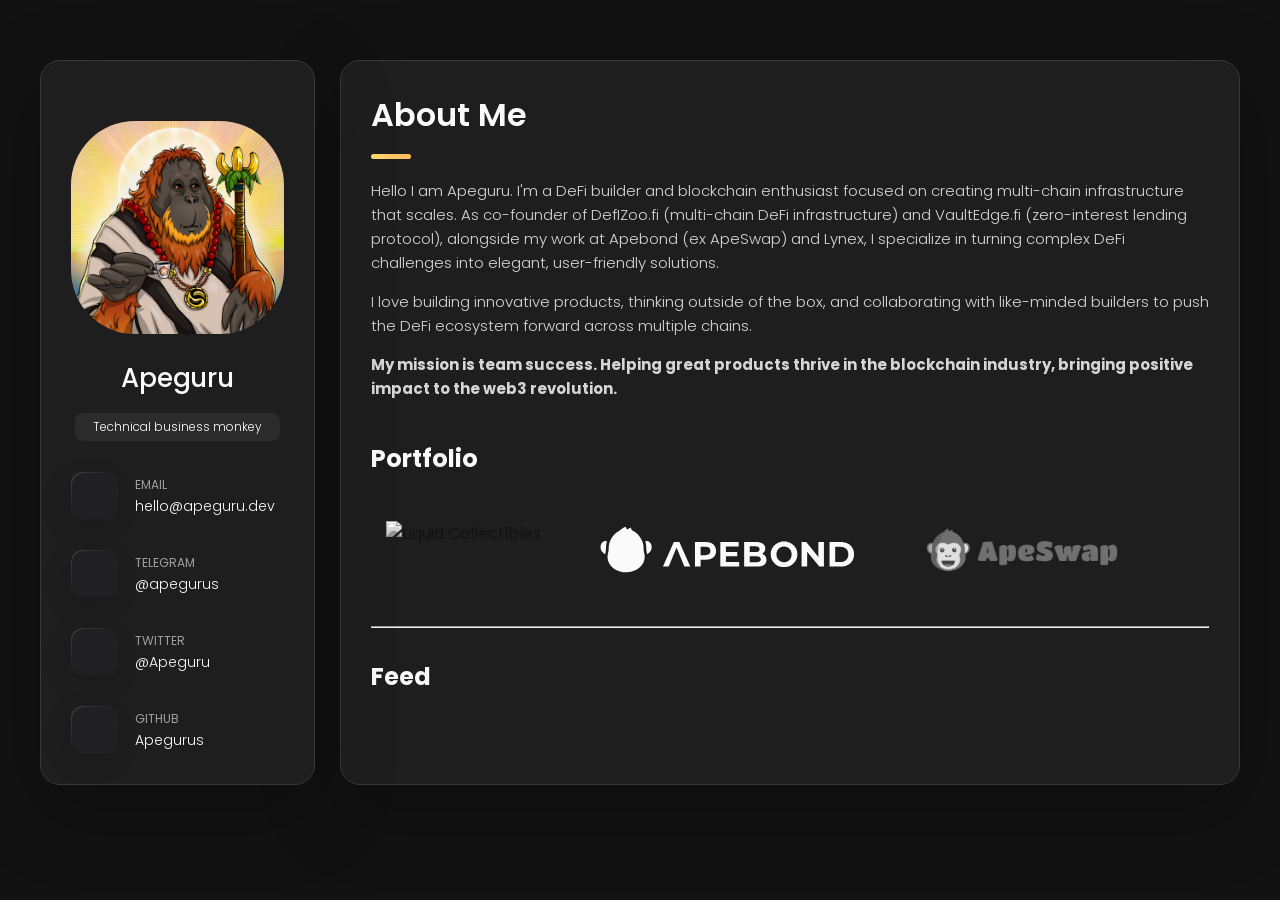
==== commit d1659607: "auto-claude: subtask-2-3 - Synthesize and update bio with new content" ====
--- a/index.html
+++ b/index.html
@@ -214,17 +214,16 @@
 
         <section class="about-text">
           <p>
-            Hello I am Apeguru. I am currently co-founder at Apebond (ex ApeSwap) and Lynex, operating as head of administration and CTO respectively. As a passionate DeFi builder, advisor, angel, and blockchain enthusiast
-            I enjoy turning complex problems into simple, beautiful and intuitive businesses.
+            Hello I am Apeguru. I'm a DeFi builder and blockchain enthusiast focused on creating multi-chain infrastructure that scales. As co-founder of DefIZoo.fi (multi-chain DeFi infrastructure) and VaultEdge.fi (zero-interest lending protocol), alongside my work at Apebond (ex ApeSwap) and Lynex, I specialize in turning complex DeFi challenges into elegant, user-friendly solutions.
           </p>
 
           <p>
-            I love building stuff, thinking outside of the box, and exchanging ideas with like minded folks
-            while pushing the industry in the right direction.
+            I love building innovative products, thinking outside of the box, and collaborating with like-minded builders
+            to push the DeFi ecosystem forward across multiple chains.
           </p>
 
           <p>
-            <strong>My mission is team success. Helping great products thrive in the blockchain industry, 
+            <strong>My mission is team success. Helping great products thrive in the blockchain industry,
             bringing positive impact to the web3 revolution. </strong>
           </p>
         </section>
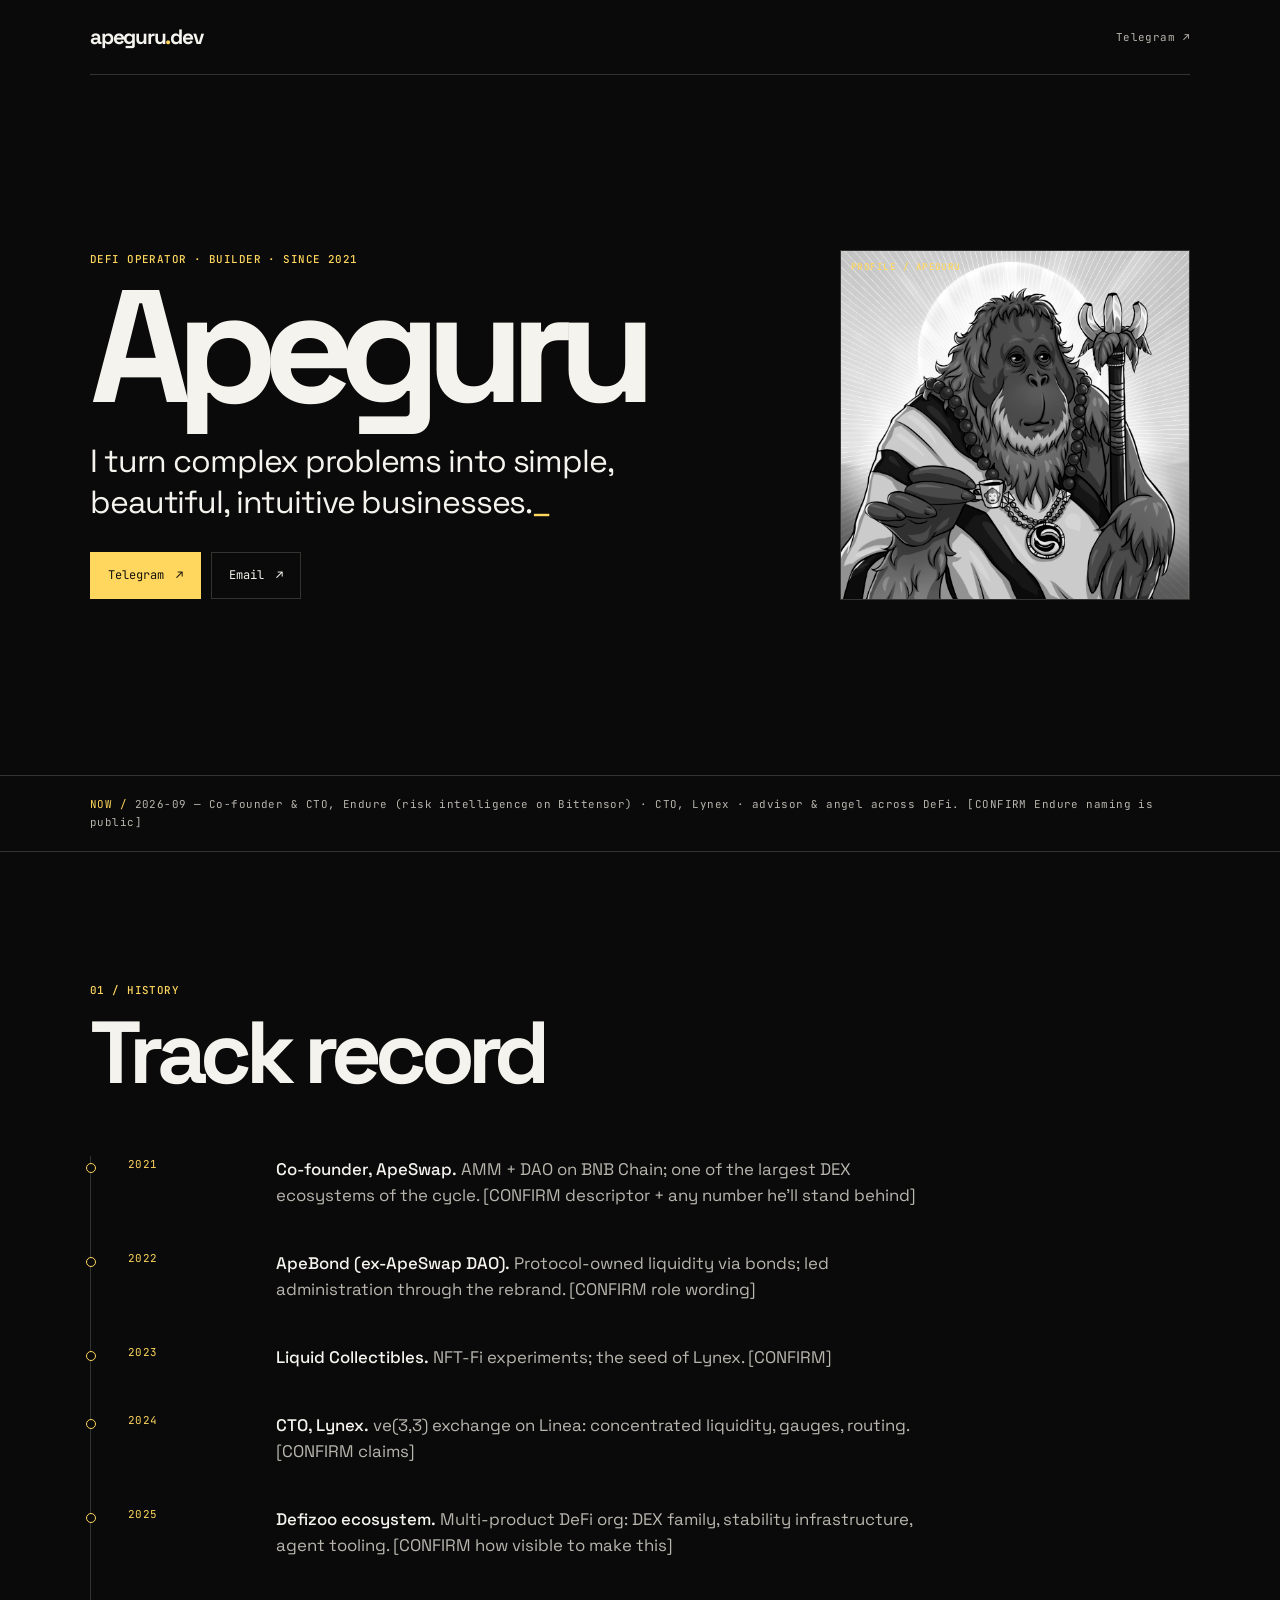
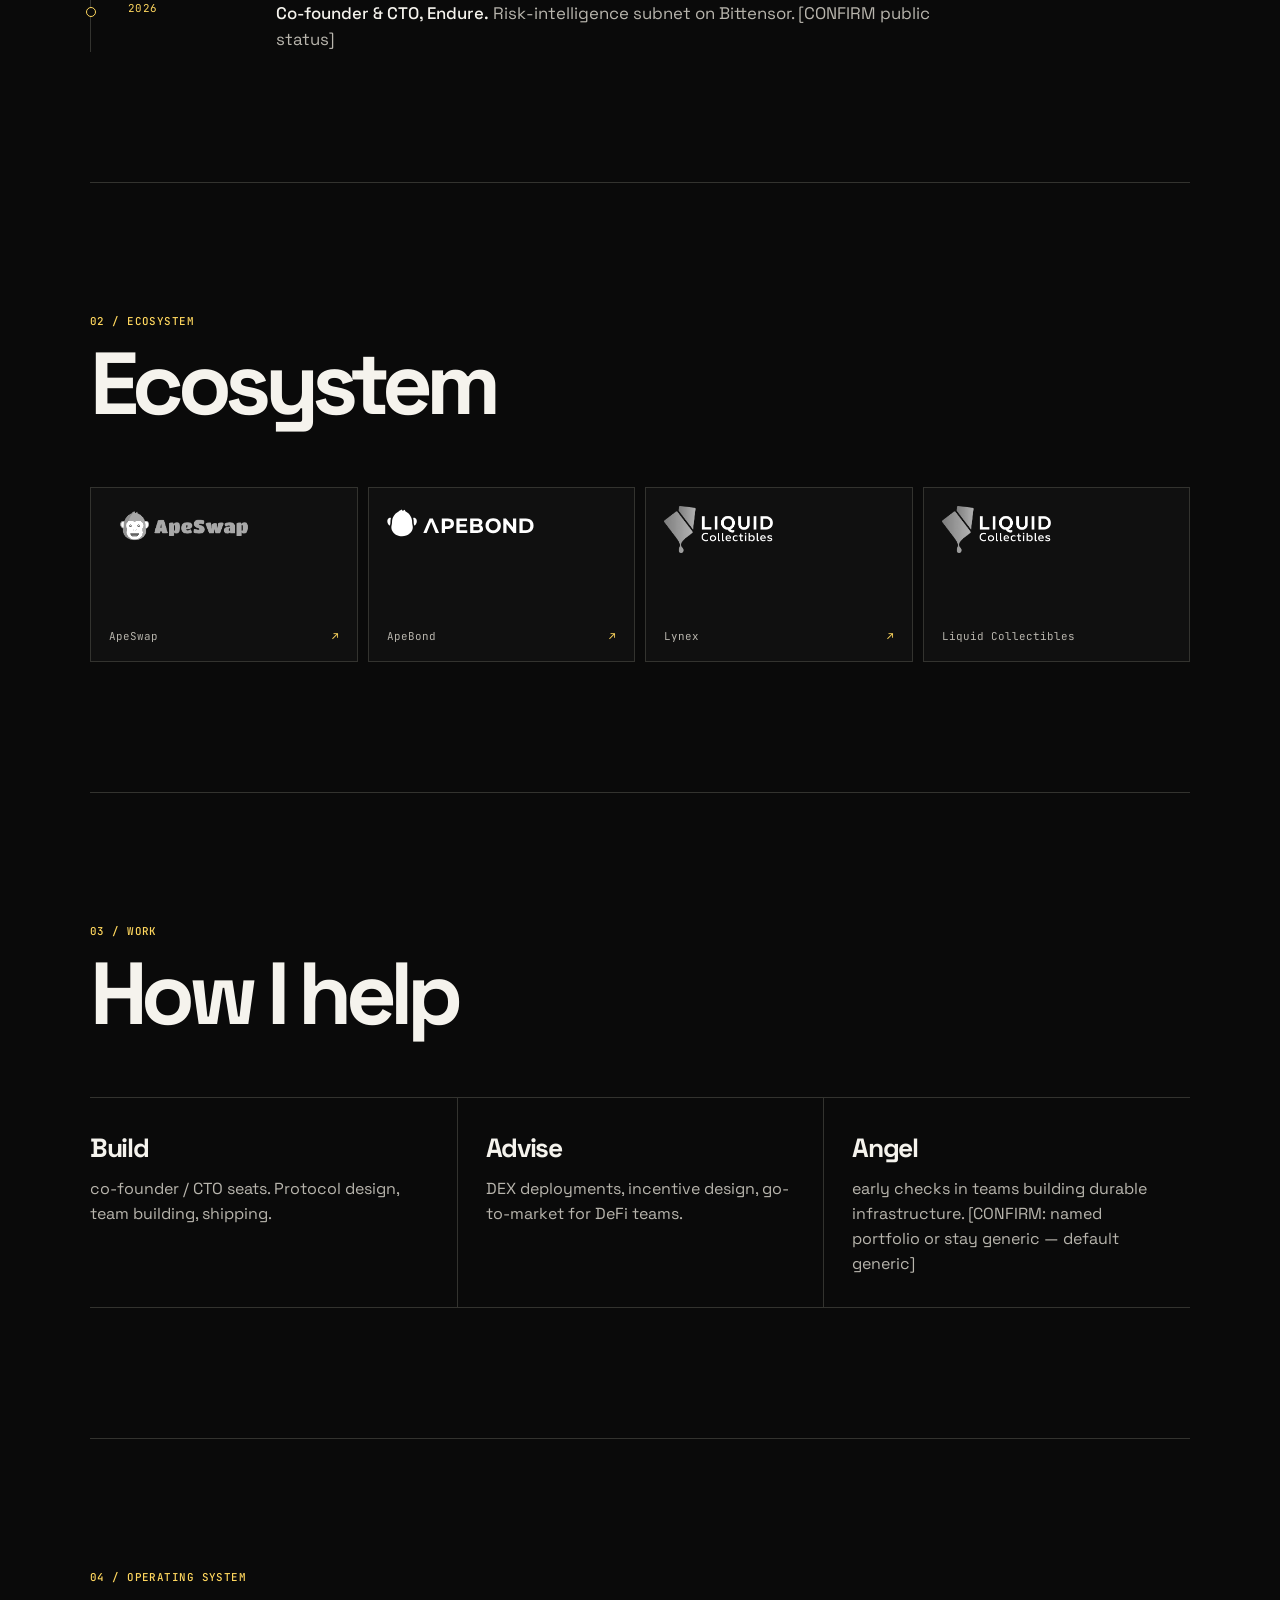
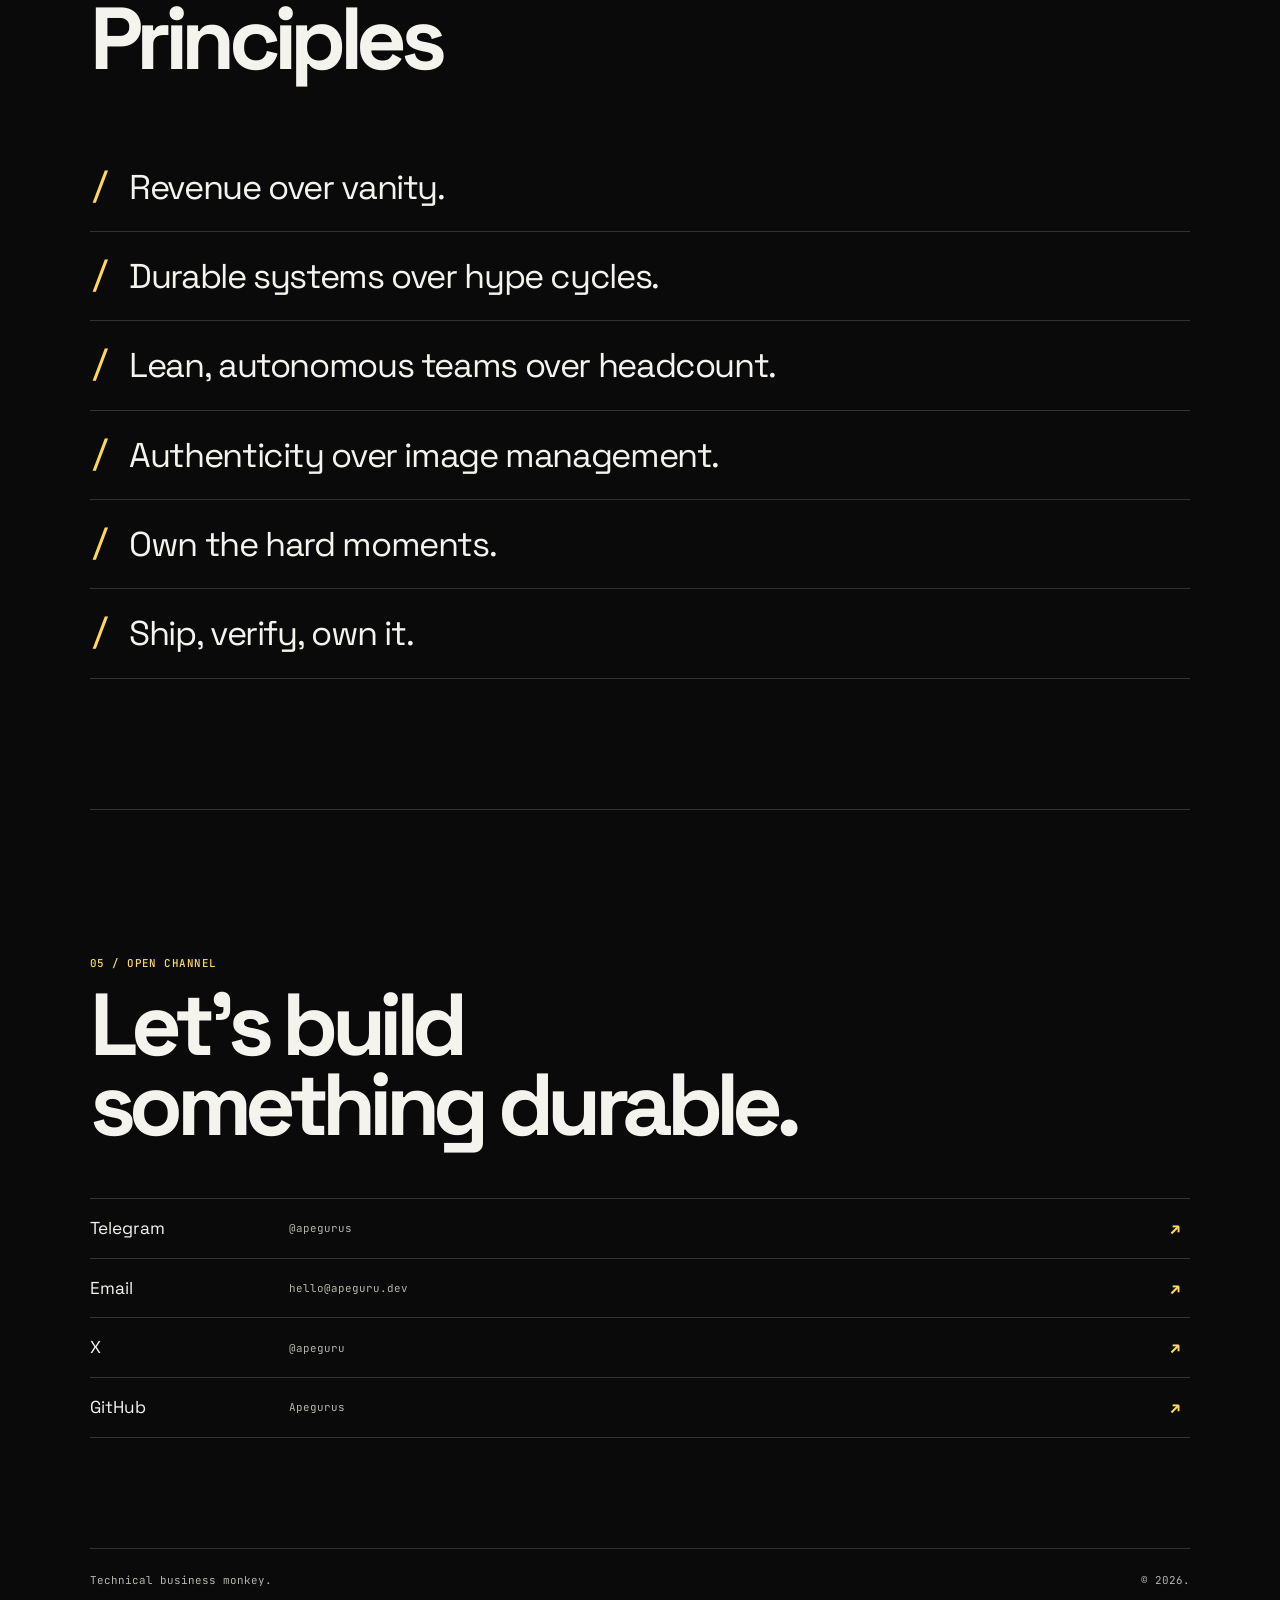
==== commit a6f08453: "Build apeguru.dev founder landing page" ====
--- a/index.html
+++ b/index.html
@@ -1,1235 +1,104 @@
-<!DOCTYPE html>
+<!doctype html>
 <html lang="en">
-
 <head>
-  <meta charset="UTF-8">
-  <meta http-equiv="X-UA-Compatible" content="IE=edge">
-  <meta name="viewport" content="width=device-width, initial-scale=1.0">
-  <title>Apeguru</title>
-
-  <!--
-    - favicon
-  -->
-  <link rel="shortcut icon" href="./assets/images/logo.ico" type="image/x-icon">
-
-  <!--
-    - custom css link
-  -->
-  <link rel="stylesheet" href="./assets/css/style.css">
-
-  <!--
-    - google font link
-  -->
+  <meta charset="utf-8">
+  <meta name="viewport" content="width=device-width, initial-scale=1">
+  <title>Apeguru — DeFi operator &amp; builder</title>
+  <meta name="description" content="Co-founder of ApeSwap and ApeBond, CTO of Lynex, building Endure. Turning complex problems into simple, durable businesses.">
+  <meta name="theme-color" content="#0A0A0A">
+  <link rel="icon" href="assets/images/logo.ico" sizes="any">
   <link rel="preconnect" href="https://fonts.googleapis.com">
   <link rel="preconnect" href="https://fonts.gstatic.com" crossorigin>
-  <link href="https://fonts.googleapis.com/css2?family=Poppins:wght@300;400;500;600&display=swap" rel="stylesheet">
+  <link href="https://fonts.googleapis.com/css2?family=JetBrains+Mono:wght@400;500;600&amp;family=Space+Grotesk:wght@400;500;600;700&amp;display=swap" rel="stylesheet">
+  <meta property="og:title" content="Apeguru — DeFi operator &amp; builder">
+  <meta property="og:description" content="Co-founder of ApeSwap and ApeBond, CTO of Lynex, building Endure. Turning complex problems into simple, durable businesses.">
+  <meta property="og:type" content="website">
+  <meta property="og:url" content="https://apeguru.dev/">
+  <meta property="og:image" content="https://apeguru.dev/assets/images/og-image.png">
+  <meta name="twitter:card" content="summary_large_image">
+  <meta name="twitter:title" content="Apeguru — DeFi operator &amp; builder">
+  <meta name="twitter:description" content="Co-founder of ApeSwap and ApeBond, CTO of Lynex, building Endure. Turning complex problems into simple, durable businesses.">
+  <meta name="twitter:image" content="https://apeguru.dev/assets/images/og-image.png">
+  <link rel="stylesheet" href="assets/css/style.css">
+  <style>html,body{overflow-x:hidden}.mobile-contact{right:0;width:auto}</style>
 </head>
+<body>
+  <a class="skip-link" href="#main">Skip to content</a>
+  <header class="site-header shell">
+    <a class="wordmark" href="#top" aria-label="Apeguru home">apeguru<span>.</span>dev</a>
+    <a class="header-contact" href="https://t.me/apegurus" target="_blank" rel="noopener">Telegram <span aria-hidden="true">↗</span></a>
+  </header>
 
-<body>
-<script type="module">
-    import Chatbot from "https://cdn.jsdelivr.net/npm/flowise-embed/dist/web.js"
-    Chatbot.init({
-        chatflowid: "4820e26d-1de7-4ecd-990a-d830586b0723",
-        apiHost: "http://172.86.123.176:3000",
-    })
-</script>
-  <!--
-    - #MAIN
-  -->
+  <main id="main">
+    <section class="hero shell" id="top" aria-labelledby="hero-title">
+      <div class="hero-copy">
+        <p class="eyebrow">DEFI OPERATOR · BUILDER · SINCE 2021</p>
+        <h1 id="hero-title">Apeguru</h1>
+        <p class="hero-subline">I turn complex problems into simple, beautiful, intuitive businesses.<span class="cursor" aria-hidden="true">_</span></p>
+        <div class="hero-actions" aria-label="Contact Apeguru">
+          <a class="button button-primary" href="https://t.me/apegurus" target="_blank" rel="noopener">Telegram <span aria-hidden="true">↗</span></a>
+          <a class="button button-quiet" href="mailto:hello@apeguru.dev">Email <span aria-hidden="true">↗</span></a>
+        </div>
+      </div>
+      <div class="avatar-frame"><img src="assets/images/apeguru.png" alt="Apeguru"></div>
+    </section>
 
-  <main>
+    <section class="now" aria-label="Now">
+      <div class="shell"><p><span>NOW /</span> 2026-09 — Co-founder &amp; CTO, Endure (risk intelligence on Bittensor) · CTO, Lynex · advisor &amp; angel across DeFi. [CONFIRM Endure naming is public]</p></div>
+    </section>
 
-    <!--
-      - #SIDEBAR
-    -->
+    <section class="section shell" aria-labelledby="track-record">
+      <div class="section-heading"><p class="eyebrow">01 / HISTORY</p><h2 id="track-record">Track record</h2></div>
+      <ol class="timeline">
+        <li class="reveal"><time datetime="2021">2021</time><p><strong>Co-founder, ApeSwap.</strong> AMM + DAO on BNB Chain; one of the largest DEX ecosystems of the cycle. [CONFIRM descriptor + any number he'll stand behind]</p></li>
+        <li class="reveal"><time datetime="2022">2022</time><p><strong>ApeBond (ex-ApeSwap DAO).</strong> Protocol-owned liquidity via bonds; led administration through the rebrand. [CONFIRM role wording]</p></li>
+        <li class="reveal"><time datetime="2023">2023</time><p><strong>Liquid Collectibles.</strong> NFT-Fi experiments; the seed of Lynex. [CONFIRM]</p></li>
+        <li class="reveal"><time datetime="2024">2024</time><p><strong>CTO, Lynex.</strong> ve(3,3) exchange on Linea: concentrated liquidity, gauges, routing. [CONFIRM claims]</p></li>
+        <li class="reveal"><time datetime="2025">2025</time><p><strong>Defizoo ecosystem.</strong> Multi-product DeFi org: DEX family, stability infrastructure, agent tooling. [CONFIRM how visible to make this]</p></li>
+        <li class="reveal"><time datetime="2026">2026</time><p><strong>Co-founder &amp; CTO, Endure.</strong> Risk-intelligence subnet on Bittensor. [CONFIRM public status]</p></li>
+      </ol>
+    </section>
 
-    <aside class="sidebar" data-sidebar>
+    <section class="section shell" aria-labelledby="ecosystem">
+      <div class="section-heading"><p class="eyebrow">02 / ECOSYSTEM</p><h2 id="ecosystem">Ecosystem</h2></div>
+      <div class="ecosystem-grid">
+        <a class="ecosystem-card" href="https://apeswap.finance" target="_blank" rel="noopener"><img src="assets/images/logo-horizontal-margins.webp" alt="ApeSwap"><span>ApeSwap <b aria-hidden="true">↗</b></span></a>
+        <a class="ecosystem-card" href="https://ape.bond" target="_blank" rel="noopener"><img src="assets/images/apebond.svg" alt="ApeBond"><span>ApeBond <b aria-hidden="true">↗</b></span></a>
+        <a class="ecosystem-card" href="https://www.lynex.fi" target="_blank" rel="noopener"><img src="assets/images/lico.png" alt="Lynex"><span>Lynex <b aria-hidden="true">↗</b></span></a>
+        <div class="ecosystem-card"><img src="assets/images/lico.png" alt="Liquid Collectibles"><span>Liquid Collectibles</span></div>
+      </div>
+    </section>
 
-      <div class="sidebar-info">
+    <section class="section shell" aria-labelledby="help">
+      <div class="section-heading"><p class="eyebrow">03 / WORK</p><h2 id="help">How I help</h2></div>
+      <div class="help-grid">
+        <article><h3>Build</h3><p>co-founder / CTO seats. Protocol design, team building, shipping.</p></article>
+        <article><h3>Advise</h3><p>DEX deployments, incentive design, go-to-market for DeFi teams.</p></article>
+        <article><h3>Angel</h3><p>early checks in teams building durable infrastructure. [CONFIRM: named portfolio or stay generic — default generic]</p></article>
+      </div>
+    </section>
 
-        <img src="./assets/images/apeguru.png" style="border-radius: 64px;" alt="Apeguru" width="100%">
+    <section class="section shell principles" aria-labelledby="principles">
+      <div class="section-heading"><p class="eyebrow">04 / OPERATING SYSTEM</p><h2 id="principles">Principles</h2></div>
+      <ul>
+        <li>Revenue over vanity.</li><li>Durable systems over hype cycles.</li><li>Lean, autonomous teams over headcount.</li><li>Authenticity over image management.</li><li>Own the hard moments.</li><li>Ship, verify, own it.</li>
+      </ul>
+    </section>
 
-
-        <div class="info-content">
-          <h1 class="name" title="Apeguru">Apeguru</h1>
-
-          <p class="title">Technical business monkey</p>
-        </div>
-
-        <button class="info_more-btn" data-sidebar-btn>
-          <span>Show Contacts</span>
-
-          <ion-icon name="chevron-down"></ion-icon>
-        </button>
-
+    <section class="contact shell" aria-labelledby="contact">
+      <p class="eyebrow">05 / OPEN CHANNEL</p>
+      <h2 id="contact">Let’s build something durable.</h2>
+      <div class="contact-links">
+        <a href="https://t.me/apegurus" target="_blank" rel="noopener">Telegram <span>@apegurus</span><b aria-hidden="true">↗</b></a>
+        <a href="mailto:hello@apeguru.dev">Email <span>hello@apeguru.dev</span><b aria-hidden="true">↗</b></a>
+        <a href="https://x.com/apeguru" target="_blank" rel="noopener">X <span>@apeguru</span><b aria-hidden="true">↗</b></a>
+        <a href="https://github.com/Apegurus" target="_blank" rel="noopener">GitHub <span>Apegurus</span><b aria-hidden="true">↗</b></a>
       </div>
-
-      <div class="sidebar-info_more">
-
-        <div class="separator"></div>
-
-        <ul class="contacts-list">
-
-          <li class="contact-item">
-
-            <div class="icon-box">
-              <a href="mailto:hello@apeguru.dev"><ion-icon name="mail-outline"></ion-icon></a>
-            </div>
-
-            <div class="contact-info">
-              <p class="contact-title">Email</p>
-
-              <a href="mailto:hello@apeguru.dev" class="contact-link">hello@apeguru.dev</a>
-            </div>
-
-          </li>
-
-          <li class="contact-item">
-
-            <div class="icon-box">
-              <a href="https://t.me/apegurus"><ion-icon name="phone-portrait-outline"></ion-icon></a>
-            </div>
-
-            <div class="contact-info">
-              <p class="contact-title">Telegram</p>
-
-              <a href="https://t.me/apegurus" class="contact-link">@apegurus</a>
-            </div>
-
-          </li>
-
-          <li class="contact-item">
-
-            <div class="icon-box">
-              <a href="https://twitter.com/Apeguru"><ion-icon name="logo-twitter"></ion-icon></a>
-            </div>
-
-            <div class="contact-info">
-              <p class="contact-title">Twitter</p>
-
-              <a href="https://twitter.com/Apeguru" class="contact-link">@Apeguru</a>
-            </div>
-
-          </li>
-
-          <li class="contact-item">
-
-            <div class="icon-box">
-              <a href="https://github.com/apegurus"><ion-icon name="logo-github"></ion-icon> </a>
-            </div>
-
-            <div class="contact-info">
-              <p class="contact-title">Github</p>
-
-              <a href="https://github.com/apegurus" class="contact-link">Apegurus</a>
-            </div>
-
-          </li>
-
-        </ul>
-
-        <!-- <div class="separator"></div>
-
-        <ul class="social-list">
-
-          <li class="social-item">
-            <a href="https://github.com/apegurus" class="social-link">
-              <ion-icon name="logo-github"></ion-icon>
-            </a>
-          </li>
-
-          <li class="social-item">
-            <a href="https://twitter.com/Apeguru" class="social-link">
-              <ion-icon name="logo-twitter"></ion-icon>
-            </a>
-          </li>
-
-          <li class="social-item">
-            <a href="https://discord.com/users/812579232580501504" class="social-link">
-              <ion-icon name="logo-discord"></ion-icon>
-            </a>
-          </li>
-
-        </ul> -->
-
-      </div>
-
-    </aside>
-
-
-
-
-
-    <!--
-      - #main-content
-    -->
-
-    <div class="main-content">
-
-      <!--
-        - #NAVBAR
-      -->
-
-      <!-- <nav class="navbar">
-
-        <ul class="navbar-list">
-
-          <li class="navbar-item">
-            <button class="navbar-link  active" data-nav-link>About</button>
-          </li>
-
-          <li class="navbar-item">
-            <button class="navbar-link" data-nav-link>Resume</button>
-          </li>
-
-          <li class="navbar-item">
-            <button class="navbar-link" data-nav-link>Portfolio</button>
-          </li>
-
-          <li class="navbar-item">
-            <button class="navbar-link" data-nav-link>Blog</button>
-          </li>
-
-          <li class="navbar-item">
-            <button class="navbar-link" data-nav-link>Contact</button>
-          </li>
-
-        </ul>
-
-      </nav> -->
-
-
-
-
-
-      <!--
-        - #ABOUT
-      -->
-
-      <article class="about  active" data-page="about">
-
-        <header>
-          <h2 class="h2 article-title">About me</h2>
-        </header>
-
-        <section class="about-text">
-          <p>
-            Hello I am Apeguru. I'm a DeFi builder and blockchain enthusiast focused on creating multi-chain infrastructure that scales. As co-founder of DefIZoo.fi (multi-chain DeFi infrastructure) and VaultEdge.fi (zero-interest lending protocol), alongside my work at Apebond (ex ApeSwap) and Lynex, I specialize in turning complex DeFi challenges into elegant, user-friendly solutions.
-          </p>
-
-          <p>
-            I love building innovative products, thinking outside of the box, and collaborating with like-minded builders
-            to push the DeFi ecosystem forward across multiple chains.
-          </p>
-
-          <p>
-            <strong>My mission is team success. Helping great products thrive in the blockchain industry,
-            bringing positive impact to the web3 revolution. </strong>
-          </p>
-        </section>
-
-
-        <!--
-          - service
-        -->
-
-        <!-- <section class="service">
-
-          <h3 class="h3 service-title">What i'm doing</h3>
-
-          <ul class="service-list">
-
-            <li class="service-item">
-
-              <div class="service-icon-box">
-                <img src="./assets/images/icon-design.svg
-                " alt="design icon" width="40">
-              </div>
-
-              <div class="service-content-box">
-                <h4 class="h4 service-item-title">Web design</h4>
-
-                <p class="service-item-text">
-                  The most modern and high-quality design made at a professional level.
-                </p>
-              </div>
-
-            </li>
-
-            <li class="service-item">
-
-              <div class="service-icon-box">
-                <img src="./assets/images/icon-dev.svg" alt="Web development icon" width="40">
-              </div>
-
-              <div class="service-content-box">
-                <h4 class="h4 service-item-title">Web development</h4>
-
-                <p class="service-item-text">
-                  High-quality development of sites at the professional level.
-                </p>
-              </div>
-
-            </li>
-
-            <li class="service-item">
-
-              <div class="service-icon-box">
-                <img src="./assets/images/icon-app.svg" alt="mobile app icon" width="40">
-              </div>
-
-              <div class="service-content-box">
-                <h4 class="h4 service-item-title">Mobile apps</h4>
-
-                <p class="service-item-text">
-                  Professional development of applications for iOS and Android.
-                </p>
-              </div>
-
-            </li>
-
-            <li class="service-item">
-
-              <div class="service-icon-box">
-                <img src="./assets/images/icon-photo.svg" alt="camera icon" width="40">
-              </div>
-
-              <div class="service-content-box">
-                <h4 class="h4 service-item-title">Photography</h4>
-
-                <p class="service-item-text">
-                  I make high-quality photos of any category at a professional level.
-                </p>
-              </div>
-
-            </li>
-
-          </ul>
-
-        </section> -->
-
-
-        <!--
-          - testimonials
-        -->
-
-        <!-- <section class="testimonials">
-
-          <h3 class="h3 testimonials-title">Testimonials</h3>
-
-          <ul class="testimonials-list has-scrollbar">
-
-            <li class="testimonials-item">
-              <div class="content-card" data-testimonials-item>
-
-                <figure class="testimonials-avatar-box">
-                  <img src="./assets/images/avatar-1.png" alt="Daniel lewis" width="60" data-testimonials-avatar>
-                </figure>
-
-                <h4 class="h4 testimonials-item-title" data-testimonials-title>Daniel lewis</h4>
-
-                <div class="testimonials-text" data-testimonials-text>
-                  <p>
-                    Richard was hired to create a corporate identity. We were very pleased with the work done. She has a
-                    lot of experience
-                    and is very concerned about the needs of client. Lorem ipsum dolor sit amet, ullamcous cididt
-                    consectetur adipiscing
-                    elit, seds do et eiusmod tempor incididunt ut laborels dolore magnarels alia.
-                  </p>
-                </div>
-
-              </div>
-            </li>
-
-            <li class="testimonials-item">
-              <div class="content-card" data-testimonials-item>
-
-                <figure class="testimonials-avatar-box">
-                  <img src="./assets/images/avatar-2.png" alt="Jessica miller" width="60" data-testimonials-avatar>
-                </figure>
-
-                <h4 class="h4 testimonials-item-title" data-testimonials-title>Jessica miller</h4>
-
-                <div class="testimonials-text" data-testimonials-text>
-                  <p>
-                    Richard was hired to create a corporate identity. We were very pleased with the work done. She has a
-                    lot of experience
-                    and is very concerned about the needs of client. Lorem ipsum dolor sit amet, ullamcous cididt
-                    consectetur adipiscing
-                    elit, seds do et eiusmod tempor incididunt ut laborels dolore magnarels alia.
-                  </p>
-                </div>
-
-              </div>
-            </li>
-
-            <li class="testimonials-item">
-              <div class="content-card" data-testimonials-item>
-
-                <figure class="testimonials-avatar-box">
-                  <img src="./assets/images/avatar-3.png" alt="Emily evans" width="60" data-testimonials-avatar>
-                </figure>
-
-                <h4 class="h4 testimonials-item-title" data-testimonials-title>Emily evans</h4>
-
-                <div class="testimonials-text" data-testimonials-text>
-                  <p>
-                    Richard was hired to create a corporate identity. We were very pleased with the work done. She has a
-                    lot of experience
-                    and is very concerned about the needs of client. Lorem ipsum dolor sit amet, ullamcous cididt
-                    consectetur adipiscing
-                    elit, seds do et eiusmod tempor incididunt ut laborels dolore magnarels alia.
-                  </p>
-                </div>
-
-              </div>
-            </li>
-
-            <li class="testimonials-item">
-              <div class="content-card" data-testimonials-item>
-
-                <figure class="testimonials-avatar-box">
-                  <img src="./assets/images/avatar-4.png" alt="Henry william" width="60" data-testimonials-avatar>
-                </figure>
-
-                <h4 class="h4 testimonials-item-title" data-testimonials-title>Henry william</h4>
-
-                <div class="testimonials-text" data-testimonials-text>
-                  <p>
-                    Richard was hired to create a corporate identity. We were very pleased with the work done. She has a
-                    lot of experience
-                    and is very concerned about the needs of client. Lorem ipsum dolor sit amet, ullamcous cididt
-                    consectetur adipiscing
-                    elit, seds do et eiusmod tempor incididunt ut laborels dolore magnarels alia.
-                  </p>
-                </div>
-
-              </div>
-            </li>
-
-          </ul>
-
-        </section> -->
-
-
-        <!--
-          - testimonials modal
-        -->
-
-        <!-- <div class="modal-container" data-modal-container>
-
-          <div class="overlay" data-overlay></div>
-
-          <section class="testimonials-modal">
-
-            <button class="modal-close-btn" data-modal-close-btn>
-              <ion-icon name="close-outline"></ion-icon>
-            </button>
-
-            <div class="modal-img-wrapper">
-              <figure class="modal-avatar-box">
-                <img src="./assets/images/avatar-1.png" alt="Daniel lewis" width="80" data-modal-img>
-              </figure>
-
-              <img src="./assets/images/icon-quote.svg" alt="quote icon">
-            </div>
-
-            <div class="modal-content">
-
-              <h4 class="h3 modal-title" data-modal-title>Daniel lewis</h4>
-
-              <time datetime="2021-06-14">14 June, 2021</time>
-
-              <div data-modal-text>
-                <p>
-                  Richard was hired to create a corporate identity. We were very pleased with the work done. She has a
-                  lot of experience
-                  and is very concerned about the needs of client. Lorem ipsum dolor sit amet, ullamcous cididt
-                  consectetur adipiscing
-                  elit, seds do et eiusmod tempor incididunt ut laborels dolore magnarels alia.
-                </p>
-              </div>
-
-            </div>
-
-          </section>
-
-        </div> -->
-
-        <!--
-          - clients
-        -->
-
-        <section class="clients">
-
-          <h3 class="h3 clients-title">Portfolio</h3>
-
-          <ul class="clients-list has-scrollbar">
-
-            <li class="clients-item">
-              <a href="https://www.lynex.fi/" target="_blank">
-                <img src="https://assets-global.website-files.com/645d0baba624e61983ac17f8/64b2ef2100ba11f2a0899f91_logow.svg" alt="Liquid Collectibles">
-              </a>
-            </li>
-
-            <li class="clients-item">
-              <a href="https://ape.bond" target="_blank">
-                <img src="./assets/images/apebond.svg" alt="ApeSwap">
-              </a>
-            </li>
-
-            <li class="clients-item">
-              <a href="https://apeswap.finance" target="_blank">
-                <img src="./assets/images/logo-horizontal-margins.webp" alt="ApeSwap">
-              </a>
-            </li>
-
-          </ul>
-          <hr>
-          <div class="separator"></div>
-
-        </section>
-
-        <!--
-          - feed
-        -->
-
-        <section>
-
-          <h3 class="h3 clients-title">Feed</h3>
-  
-          <a class="twitter-timeline" data-height="640" data-theme="dark" style="display: none;"
-            href="https://twitter.com/Apeguru?ref_src=twsrc%5Etfw">Apeguru Tweets</a>
-          <script async src="https://platform.twitter.com/widgets.js" charset="utf-8"></script>
-  
-        </section>
-
-      </article>
-
-      <!--
-        - #RESUME
-      -->
-
-      <article class="resume" data-page="resume">
-
-        <header>
-          <h2 class="h2 article-title">Resume</h2>
-        </header>
-
-        <section class="timeline">
-
-          <div class="title-wrapper">
-            <div class="icon-box">
-              <ion-icon name="book-outline"></ion-icon>
-            </div>
-
-            <h3 class="h3">Education</h3>
-          </div>
-
-          <ol class="timeline-list">
-
-            <li class="timeline-item">
-
-              <h4 class="h4 timeline-item-title">University school of the arts</h4>
-
-              <span>2007 — 2008</span>
-
-              <p class="timeline-text">
-                Nemo enims ipsam voluptatem, blanditiis praesentium voluptum delenit atque corrupti, quos dolores et
-                quas molestias
-                exceptur.
-              </p>
-
-            </li>
-
-            <li class="timeline-item">
-
-              <h4 class="h4 timeline-item-title">New york academy of art</h4>
-
-              <span>2006 — 2007</span>
-
-              <p class="timeline-text">
-                Ratione voluptatem sequi nesciunt, facere quisquams facere menda ossimus, omnis voluptas assumenda est
-                omnis..
-              </p>
-
-            </li>
-
-            <li class="timeline-item">
-
-              <h4 class="h4 timeline-item-title">High school of art and design</h4>
-
-              <span>2002 — 2004</span>
-
-              <p class="timeline-text">
-                Duis aute irure dolor in reprehenderit in voluptate, quila voluptas mag odit aut fugit, sed consequuntur
-                magni dolores
-                eos.
-              </p>
-
-            </li>
-
-          </ol>
-
-        </section>
-
-        <section class="timeline">
-
-          <div class="title-wrapper">
-            <div class="icon-box">
-              <ion-icon name="book-outline"></ion-icon>
-            </div>
-
-            <h3 class="h3">Experience</h3>
-          </div>
-
-          <ol class="timeline-list">
-
-            <li class="timeline-item">
-
-              <h4 class="h4 timeline-item-title">Creative director</h4>
-
-              <span>2015 — Present</span>
-
-              <p class="timeline-text">
-                Nemo enim ipsam voluptatem blanditiis praesentium voluptum delenit atque corrupti, quos dolores et qvuas
-                molestias
-                exceptur.
-              </p>
-
-            </li>
-
-            <li class="timeline-item">
-
-              <h4 class="h4 timeline-item-title">Art director</h4>
-
-              <span>2013 — 2015</span>
-
-              <p class="timeline-text">
-                Nemo enims ipsam voluptatem, blanditiis praesentium voluptum delenit atque corrupti, quos dolores et
-                quas molestias
-                exceptur.
-              </p>
-
-            </li>
-
-            <li class="timeline-item">
-
-              <h4 class="h4 timeline-item-title">Web designer</h4>
-
-              <span>2010 — 2013</span>
-
-              <p class="timeline-text">
-                Nemo enims ipsam voluptatem, blanditiis praesentium voluptum delenit atque corrupti, quos dolores et
-                quas molestias
-                exceptur.
-              </p>
-
-            </li>
-
-          </ol>
-
-        </section>
-
-        <section class="skill">
-
-          <h3 class="h3 skills-title">My skills</h3>
-
-          <ul class="skills-list content-card">
-
-            <li class="skills-item">
-
-              <div class="title-wrapper">
-                <h5 class="h5">Web design</h5>
-                <data value="80">80%</data>
-              </div>
-
-              <div class="skill-progress-bg">
-                <div class="skill-progress-fill" style="width: 80%;"></div>
-              </div>
-
-            </li>
-
-            <li class="skills-item">
-
-              <div class="title-wrapper">
-                <h5 class="h5">Graphic design</h5>
-                <data value="70">70%</data>
-              </div>
-
-              <div class="skill-progress-bg">
-                <div class="skill-progress-fill" style="width: 70%;"></div>
-              </div>
-
-            </li>
-
-            <li class="skills-item">
-
-              <div class="title-wrapper">
-                <h5 class="h5">Branding</h5>
-                <data value="90">90%</data>
-              </div>
-
-              <div class="skill-progress-bg">
-                <div class="skill-progress-fill" style="width: 90%;"></div>
-              </div>
-
-            </li>
-
-            <li class="skills-item">
-
-              <div class="title-wrapper">
-                <h5 class="h5">WordPress</h5>
-                <data value="50">50%</data>
-              </div>
-
-              <div class="skill-progress-bg">
-                <div class="skill-progress-fill" style="width: 50%;"></div>
-              </div>
-
-            </li>
-
-          </ul>
-
-        </section>
-
-      </article>
-
-
-
-
-
-      <!--
-        - #PORTFOLIO
-      -->
-
-      <article class="portfolio" data-page="portfolio">
-
-        <header>
-          <h2 class="h2 article-title">Portfolio</h2>
-        </header>
-
-        <section class="projects">
-
-          <ul class="filter-list">
-
-            <li class="filter-item">
-              <button class="active" data-filter-btn>All</button>
-            </li>
-
-            <li class="filter-item">
-              <button data-filter-btn>Web design</button>
-            </li>
-
-            <li class="filter-item">
-              <button data-filter-btn>Applications</button>
-            </li>
-
-            <li class="filter-item">
-              <button data-filter-btn>Web development</button>
-            </li>
-
-          </ul>
-
-          <div class="filter-select-box">
-
-            <button class="filter-select" data-select>
-
-              <div class="select-value" data-selecct-value>Select category</div>
-
-              <div class="select-icon">
-                <ion-icon name="chevron-down"></ion-icon>
-              </div>
-
-            </button>
-
-            <ul class="select-list">
-
-              <li class="select-item">
-                <button data-select-item>All</button>
-              </li>
-
-              <li class="select-item">
-                <button data-select-item>Web design</button>
-              </li>
-
-              <li class="select-item">
-                <button data-select-item>Applications</button>
-              </li>
-
-              <li class="select-item">
-                <button data-select-item>Web development</button>
-              </li>
-
-            </ul>
-
-          </div>
-
-          <ul class="project-list">
-
-            <li class="project-item  active" data-filter-item data-category="web development">
-              <a href="#">
-
-                <figure class="project-img">
-                  <div class="project-item-icon-box">
-                    <ion-icon name="eye-outline"></ion-icon>
-                  </div>
-
-                  <img src="./assets/images/project-1.jpg" alt="finance" loading="lazy">
-                </figure>
-
-                <h3 class="project-title">Finance</h3>
-
-                <p class="project-category">Web development</p>
-
-              </a>
-            </li>
-
-            <li class="project-item  active" data-filter-item data-category="web development">
-              <a href="#">
-
-                <figure class="project-img">
-                  <div class="project-item-icon-box">
-                    <ion-icon name="eye-outline"></ion-icon>
-                  </div>
-
-                  <img src="./assets/images/project-2.png" alt="orizon" loading="lazy">
-                </figure>
-
-                <h3 class="project-title">Orizon</h3>
-
-                <p class="project-category">Web development</p>
-
-              </a>
-            </li>
-
-            <li class="project-item  active" data-filter-item data-category="web design">
-              <a href="#">
-
-                <figure class="project-img">
-                  <div class="project-item-icon-box">
-                    <ion-icon name="eye-outline"></ion-icon>
-                  </div>
-
-                  <img src="./assets/images/project-3.jpg" alt="fundo" loading="lazy">
-                </figure>
-
-                <h3 class="project-title">Fundo</h3>
-
-                <p class="project-category">Web design</p>
-
-              </a>
-            </li>
-
-            <li class="project-item  active" data-filter-item data-category="applications">
-              <a href="#">
-
-                <figure class="project-img">
-                  <div class="project-item-icon-box">
-                    <ion-icon name="eye-outline"></ion-icon>
-                  </div>
-
-                  <img src="./assets/images/project-4.png" alt="brawlhalla" loading="lazy">
-                </figure>
-
-                <h3 class="project-title">Brawlhalla</h3>
-
-                <p class="project-category">Applications</p>
-
-              </a>
-            </li>
-
-            <li class="project-item  active" data-filter-item data-category="web design">
-              <a href="#">
-
-                <figure class="project-img">
-                  <div class="project-item-icon-box">
-                    <ion-icon name="eye-outline"></ion-icon>
-                  </div>
-
-                  <img src="./assets/images/project-5.png" alt="dsm." loading="lazy">
-                </figure>
-
-                <h3 class="project-title">DSM.</h3>
-
-                <p class="project-category">Web design</p>
-
-              </a>
-            </li>
-
-            <li class="project-item  active" data-filter-item data-category="web design">
-              <a href="#">
-
-                <figure class="project-img">
-                  <div class="project-item-icon-box">
-                    <ion-icon name="eye-outline"></ion-icon>
-                  </div>
-
-                  <img src="./assets/images/project-6.png" alt="metaspark" loading="lazy">
-                </figure>
-
-                <h3 class="project-title">MetaSpark</h3>
-
-                <p class="project-category">Web design</p>
-
-              </a>
-            </li>
-
-            <li class="project-item  active" data-filter-item data-category="web development">
-              <a href="#">
-
-                <figure class="project-img">
-                  <div class="project-item-icon-box">
-                    <ion-icon name="eye-outline"></ion-icon>
-                  </div>
-
-                  <img src="./assets/images/project-7.png" alt="summary" loading="lazy">
-                </figure>
-
-                <h3 class="project-title">Summary</h3>
-
-                <p class="project-category">Web development</p>
-
-              </a>
-            </li>
-
-            <li class="project-item  active" data-filter-item data-category="applications">
-              <a href="#">
-
-                <figure class="project-img">
-                  <div class="project-item-icon-box">
-                    <ion-icon name="eye-outline"></ion-icon>
-                  </div>
-
-                  <img src="./assets/images/project-8.jpg" alt="task manager" loading="lazy">
-                </figure>
-
-                <h3 class="project-title">Task Manager</h3>
-
-                <p class="project-category">Applications</p>
-
-              </a>
-            </li>
-
-            <li class="project-item  active" data-filter-item data-category="web development">
-              <a href="#">
-
-                <figure class="project-img">
-                  <div class="project-item-icon-box">
-                    <ion-icon name="eye-outline"></ion-icon>
-                  </div>
-
-                  <img src="./assets/images/project-9.png" alt="arrival" loading="lazy">
-                </figure>
-
-                <h3 class="project-title">Arrival</h3>
-
-                <p class="project-category">Web development</p>
-
-              </a>
-            </li>
-
-            <li class="project-item  active" data-filter-item data-category="web development">
-              <a href="https://defizoo.fi">
-
-                <figure class="project-img">
-                  <div class="project-item-icon-box">
-                    <ion-icon name="eye-outline"></ion-icon>
-                  </div>
-
-                  <img src="./assets/images/defizoo-logo.png" alt="defizoo" loading="lazy">
-                </figure>
-
-                <h3 class="project-title">DefIZoo</h3>
-
-                <p class="project-category">Multi-chain DeFi infrastructure</p>
-
-              </a>
-            </li>
-
-            <li class="project-item  active" data-filter-item data-category="web development">
-              <a href="https://vaultedge.fi">
-
-                <figure class="project-img">
-                  <div class="project-item-icon-box">
-                    <ion-icon name="eye-outline"></ion-icon>
-                  </div>
-
-                  <img src="./assets/images/vaultedge-logo.png" alt="vaultedge" loading="lazy">
-                </figure>
-
-                <h3 class="project-title">VaultEdge</h3>
-
-                <p class="project-category">DeFi lending protocol with zero-interest stablecoin</p>
-
-              </a>
-            </li>
-
-          </ul>
-
-        </section>
-
-      </article>
-
-
-
-
-
-      <!--
-        - #BLOG
-      -->
-
-      <article class="blog" data-page="blog">
-
-        <header>
-          <h2 class="h2 article-title">Blog</h2>
-        </header>
-
-        <section class="blog-posts">
-
-          <ul class="blog-posts-list">
-
-            <li class="blog-post-item">
-              <a href="#">
-
-                <figure class="blog-banner-box">
-                  <img src="./assets/images/blog-1.jpg" alt="Design conferences in 2022" loading="lazy">
-                </figure>
-
-                <div class="blog-content">
-
-                  <div class="blog-meta">
-                    <p class="blog-category">Design</p>
-
-                    <span class="dot"></span>
-
-                    <time datetime="2022-02-23">Fab 23, 2022</time>
-                  </div>
-
-                  <h3 class="h3 blog-item-title">Design conferences in 2022</h3>
-
-                  <p class="blog-text">
-                    Veritatis et quasi architecto beatae vitae dicta sunt, explicabo.
-                  </p>
-
-                </div>
-
-              </a>
-            </li>
-
-            <li class="blog-post-item">
-              <a href="#">
-
-                <figure class="blog-banner-box">
-                  <img src="./assets/images/blog-2.jpg" alt="Best fonts every designer" loading="lazy">
-                </figure>
-
-                <div class="blog-content">
-
-                  <div class="blog-meta">
-                    <p class="blog-category">Design</p>
-
-                    <span class="dot"></span>
-
-                    <time datetime="2022-02-23">Fab 23, 2022</time>
-                  </div>
-
-                  <h3 class="h3 blog-item-title">Best fonts every designer</h3>
-
-                  <p class="blog-text">
-                    Sed ut perspiciatis, nam libero tempore, cum soluta nobis est eligendi.
-                  </p>
-
-                </div>
-
-              </a>
-            </li>
-
-            <li class="blog-post-item">
-              <a href="#">
-
-                <figure class="blog-banner-box">
-                  <img src="./assets/images/blog-3.jpg" alt="Design digest #80" loading="lazy">
-                </figure>
-
-                <div class="blog-content">
-
-                  <div class="blog-meta">
-                    <p class="blog-category">Design</p>
-
-                    <span class="dot"></span>
-
-                    <time datetime="2022-02-23">Fab 23, 2022</time>
-                  </div>
-
-                  <h3 class="h3 blog-item-title">Design digest #80</h3>
-
-                  <p class="blog-text">
-                    Excepteur sint occaecat cupidatat no proident, quis nostrum exercitationem ullam corporis suscipit.
-                  </p>
-
-                </div>
-
-              </a>
-            </li>
-
-            <li class="blog-post-item">
-              <a href="#">
-
-                <figure class="blog-banner-box">
-                  <img src="./assets/images/blog-4.jpg" alt="UI interactions of the week" loading="lazy">
-                </figure>
-
-                <div class="blog-content">
-
-                  <div class="blog-meta">
-                    <p class="blog-category">Design</p>
-
-                    <span class="dot"></span>
-
-                    <time datetime="2022-02-23">Fab 23, 2022</time>
-                  </div>
-
-                  <h3 class="h3 blog-item-title">UI interactions of the week</h3>
-
-                  <p class="blog-text">
-                    Enim ad minim veniam, consectetur adipiscing elit, quis nostrud exercitation ullamco laboris nisi.
-                  </p>
-
-                </div>
-
-              </a>
-            </li>
-
-            <li class="blog-post-item">
-              <a href="#">
-
-                <figure class="blog-banner-box">
-                  <img src="./assets/images/blog-5.jpg" alt="The forgotten art of spacing" loading="lazy">
-                </figure>
-
-                <div class="blog-content">
-
-                  <div class="blog-meta">
-                    <p class="blog-category">Design</p>
-
-                    <span class="dot"></span>
-
-                    <time datetime="2022-02-23">Fab 23, 2022</time>
-                  </div>
-
-                  <h3 class="h3 blog-item-title">The forgotten art of spacing</h3>
-
-                  <p class="blog-text">
-                    Maxime placeat, sed do eiusmod tempor incididunt ut labore et dolore magna aliqua.
-                  </p>
-
-                </div>
-
-              </a>
-            </li>
-
-            <li class="blog-post-item">
-              <a href="#">
-
-                <figure class="blog-banner-box">
-                  <img src="./assets/images/blog-6.jpg" alt="Design digest #79" loading="lazy">
-                </figure>
-
-                <div class="blog-content">
-
-                  <div class="blog-meta">
-                    <p class="blog-category">Design</p>
-
-                    <span class="dot"></span>
-
-                    <time datetime="2022-02-23">Fab 23, 2022</time>
-                  </div>
-
-                  <h3 class="h3 blog-item-title">Design digest #79</h3>
-
-                  <p class="blog-text">
-                    Optio cumque nihil impedit uo minus quod maxime placeat, velit esse cillum.
-                  </p>
-
-                </div>
-
-              </a>
-            </li>
-
-          </ul>
-
-        </section>
-
-      </article>
-
-
-
-
-
-      <!--
-        - #CONTACT
-      -->
-
-      <article class="contact" data-page="contact">
-
-        <header>
-          <h2 class="h2 article-title">Contact</h2>
-        </header>
-
-        <section class="mapbox" data-mapbox>
-          <figure>
-            <iframe
-              src="https://www.google.com/maps/embed?pb=!1m18!1m12!1m3!1d199666.5651251294!2d-121.58334177520186!3d38.56165006739519!2m3!1f0!2f0!3f0!3m2!1i1024!2i768!4f13.1!3m3!1m2!1s0x809ac672b28397f9%3A0x921f6aaa74197fdb!2sSacramento%2C%20CA%2C%20USA!5e0!3m2!1sen!2sbd!4v1647608789441!5m2!1sen!2sbd"
-              width="400" height="300" loading="lazy"></iframe>
-          </figure>
-        </section>
-
-        <section class="contact-form">
-
-          <h3 class="h3 form-title">Contact Form</h3>
-
-          <form action="#" class="form" data-form>
-
-            <div class="input-wrapper">
-              <input type="text" name="fullname" class="form-input" placeholder="Full name" required data-form-input>
-
-              <input type="email" name="email" class="form-input" placeholder="Email address" required data-form-input>
-            </div>
-
-            <textarea name="message" class="form-input" placeholder="Your Message" required data-form-input></textarea>
-
-            <button class="form-btn" type="submit" disabled data-form-btn>
-              <ion-icon name="paper-plane"></ion-icon>
-              <span>Send Message</span>
-            </button>
-
-          </form>
-
-        </section>
-
-      </article>
-
-    </div>
-
+    </section>
   </main>
 
-
-
-
-
-
-  <!--
-    - custom js link
-  -->
-  <script src="./assets/js/script.js"></script>
-
-  <!--
-    - ionicon link
-  -->
-  <script type="module" src="https://unpkg.com/ionicons@5.5.2/dist/ionicons/ionicons.esm.js"></script>
-  <script nomodule src="https://unpkg.com/ionicons@5.5.2/dist/ionicons/ionicons.js"></script>
-
+  <footer class="site-footer shell"><p>Technical business monkey.</p><p>© 2026.</p></footer>
+  <div class="mobile-contact"><a href="https://t.me/apegurus" target="_blank" rel="noopener">Telegram <span aria-hidden="true">↗</span></a><a href="mailto:hello@apeguru.dev">Email <span aria-hidden="true">↗</span></a></div>
+  <script src="assets/js/main.js"></script>
 </body>
-
-</html>+</html>
--- a/assets/css/style.css
+++ b/assets/css/style.css
@@ -1,1887 +1 @@
-/*-----------------------------------*\
-  #style.css
-\*-----------------------------------*/
-
-
-/**
- * copyright 2022 @codewithsadee
- */
-
-
-
-
-
-/*-----------------------------------*\
-  #CUSTOM PROPERTY
-\*-----------------------------------*/
-
-:root {
-
-  /**
-   * colors
-   */
-
-  /* gradient */
-
-  --bg-gradient-onyx: linear-gradient(
-    to bottom right, 
-    hsl(240, 1%, 25%) 3%, 
-    hsl(0, 0%, 19%) 97%
-  );
-  --bg-gradient-jet: linear-gradient(
-    to bottom right, 
-    hsla(240, 1%, 18%, 0.251) 0%, 
-    hsla(240, 2%, 11%, 0) 100%
-  ), hsl(240, 2%, 13%);
-  --bg-gradient-yellow-1: linear-gradient(
-    to bottom right, 
-    hsl(45, 100%, 71%) 0%, 
-    hsla(36, 100%, 69%, 0) 50%
-  );
-  --bg-gradient-yellow-2: linear-gradient(
-    135deg, 
-    hsla(45, 100%, 71%, 0.251) 0%, 
-    hsla(35, 100%, 68%, 0) 59.86%
-  ), hsl(240, 2%, 13%);
-  --border-gradient-onyx: linear-gradient(
-    to bottom right, 
-    hsl(0, 0%, 25%) 0%, 
-    hsla(0, 0%, 25%, 0) 50%
-  );
-  --text-gradient-yellow: linear-gradient(
-    to right, 
-    hsl(45, 100%, 72%), 
-    hsl(35, 100%, 68%)
-  );
-
-  /* solid */
-
-  --jet: hsl(0, 0%, 22%);
-  --onyx: hsl(240, 1%, 17%);
-  --eerie-black-1: hsl(240, 2%, 13%);
-  --eerie-black-2: hsl(240, 2%, 12%);
-  --smoky-black: hsl(0, 0%, 7%);
-  --white-1: hsl(0, 0%, 100%);
-  --white-2: hsl(0, 0%, 98%);
-  --orange-yellow-crayola: hsl(45, 100%, 72%);
-  --vegas-gold: hsl(45, 54%, 58%);
-  --light-gray: hsl(0, 0%, 84%);
-  --light-gray-70: hsla(0, 0%, 84%, 0.7);
-  --bittersweet-shimmer: hsl(0, 43%, 51%);
-
-  /**
-   * typography
-   */
-
-  /* font-family */
-  --ff-poppins: 'Poppins', sans-serif;
-
-  /* font-size */
-  --fs-1: 24px;
-  --fs-2: 18px;
-  --fs-3: 17px;
-  --fs-4: 16px;
-  --fs-5: 15px;
-  --fs-6: 14px;
-  --fs-7: 13px;
-  --fs-8: 11px;
-
-  /* font-weight */
-  --fw-300: 300;
-  --fw-400: 400;
-  --fw-500: 500;
-  --fw-600: 600;
-
-  /**
-   * shadow
-   */
-  
-  --shadow-1: -4px 8px 24px hsla(0, 0%, 0%, 0.25);
-  --shadow-2: 0 16px 30px hsla(0, 0%, 0%, 0.25);
-  --shadow-3: 0 16px 40px hsla(0, 0%, 0%, 0.25);
-  --shadow-4: 0 25px 50px hsla(0, 0%, 0%, 0.15);
-  --shadow-5: 0 24px 80px hsla(0, 0%, 0%, 0.25);
-
-  /**
-   * transition
-   */
-
-  --transition-1: 0.25s ease;
-  --transition-2: 0.5s ease-in-out;
-
-}
-
-
-
-
-
-/*-----------------------------------*\
-  #RESET
-\*-----------------------------------*/
-
-*, *::before, *::after {
-  margin: 0;
-  padding: 0;
-  box-sizing: border-box;
-}
-
-a { text-decoration: none; }
-
-li { list-style: none; }
-
-img, ion-icon, a, button, time, span { display: block; }
-
-button {
-  font: inherit;
-  background: none;
-  border: none;
-  text-align: left;
-  cursor: pointer;
-}
-
-input, textarea {
-  display: block;
-  width: 100%;
-  background: none;
-  font: inherit;
-}
-
-::selection {
-  background: var(--orange-yellow-crayola);
-  color: var(--smoky-black);
-}
-
-:focus { outline-color: var(--orange-yellow-crayola); }
-
-html { font-family: var(--ff-poppins); }
-
-body { background: var(--smoky-black); }
-
-
-
-
-
-/*-----------------------------------*\
-  #REUSED STYLE
-\*-----------------------------------*/
-
-.sidebar,
-article {
-  background: var(--eerie-black-2);
-  border: 1px solid var(--jet);
-  border-radius: 20px;
-  padding: 15px;
-  box-shadow: var(--shadow-1);
-  z-index: 1;
-}
-
-.separator {
-  width: 100%;
-  height: 1px;
-  background: var(--jet);
-  margin: 16px 0;
-}
-
-.icon-box {
-  position: relative;
-  background: var(--border-gradient-onyx);
-  width: 30px;
-  height: 30px;
-  border-radius: 8px;
-  display: flex;
-  justify-content: center;
-  align-items: center;
-  font-size: 16px;
-  color: var(--orange-yellow-crayola);
-  box-shadow: var(--shadow-1);
-  z-index: 1;
-}
-
-.icon-box a {
-  color: var(--orange-yellow-crayola);
-}
-
-.icon-box::before {
-  content: "";
-  position: absolute;
-  inset: 1px;
-  background: var(--eerie-black-1);
-  border-radius: inherit;
-  z-index: -1;
-}
-
-.icon-box ion-icon { --ionicon-stroke-width: 35px; }
-
-article { display: none; }
-
-article.active {
-  display: block;
-  animation: fade 0.5s ease backwards;
-}
-
-@keyframes fade {
-  0% { opacity: 0; }
-  100% { opacity: 1; }
-}
-
-.h2,
-.h3,
-.h4,
-.h5 {
-  color: var(--white-2);
-  text-transform: capitalize;
-}
-
-.h2 { font-size: var(--fs-1); }
-
-.h3 { font-size: var(--fs-2); }
-
-.h4 { font-size: var(--fs-4); }
-
-.h5 {
-  font-size: var(--fs-7);
-  font-weight: var(--fw-500);
-}
-
-.article-title {
-  position: relative;
-  padding-bottom: 7px;
-}
-
-.article-title::after {
-  content: "";
-  position: absolute;
-  bottom: 0;
-  left: 0;
-  width: 30px;
-  height: 3px;
-  background: var(--text-gradient-yellow);
-  border-radius: 3px;
-}
-
-.has-scrollbar::-webkit-scrollbar {
-  width: 5px; /* for vertical scrollbar */
-  height: 5px; /* for horizontal scrollbar */
-}
-
-.has-scrollbar::-webkit-scrollbar-track {
-  background: var(--onyx);
-  border-radius: 5px;
-}
-
-.has-scrollbar::-webkit-scrollbar-thumb {
-  background: var(--orange-yellow-crayola);
-  border-radius: 5px;
-}
-
-.has-scrollbar::-webkit-scrollbar-button { width: 20px; }
-
-.content-card {
-  position: relative;
-  background: var(--border-gradient-onyx);
-  padding: 15px;
-  padding-top: 45px;
-  border-radius: 14px;
-  box-shadow: var(--shadow-2);
-  cursor: pointer;
-  z-index: 1;
-}
-
-.content-card::before {
-  content: "";
-  position: absolute;
-  inset: 1px;
-  background: var(--bg-gradient-jet);
-  border-radius: inherit;
-  z-index: -1;
-}
-
-
-
-
-
-/*-----------------------------------*\
-  #MAIN
-\*-----------------------------------*/
-
-main {
-  margin: 15px 12px;
-  margin-bottom: 75px;
-  min-width: 259px;
-}
-
-
-
-
-
-/*-----------------------------------*\
-  #SIDEBAR
-\*-----------------------------------*/
-
-.sidebar {
-  margin-bottom: 15px;
-  max-height: 112px;
-  overflow: hidden;
-  transition: var(--transition-2);
-}
-
-.sidebar.active { max-height: 405px; }
-
-.sidebar-info {
-  position: relative;
-  display: flex;
-  justify-content: flex-start;
-  align-items: center;
-  gap: 15px;
-}
-
-.avatar-box {
-  background: var(--bg-gradient-onyx);
-  border-radius: 20px;
-}
-
-.info-content .name {
-  color: var(--white-2);
-  font-size: var(--fs-3);
-  font-weight: var(--fw-500);
-  letter-spacing: -0.25px;
-  margin-bottom: 10px;
-}
-
-.info-content .title {
-  color: var(--white-1);
-  background: var(--onyx);
-  font-size: var(--fs-8);
-  font-weight: var(--fw-300);
-  width: max-content;
-  padding: 3px 12px;
-  border-radius: 8px;
-}
-
-.info_more-btn {
-  position: absolute;
-  top: -15px;
-  right: -15px;
-  border-radius: 0 15px;
-  font-size: 13px;
-  color: var(--orange-yellow-crayola);
-  background: var(--border-gradient-onyx);
-  padding: 10px;
-  box-shadow: var(--shadow-2);
-  transition: var(--transition-1);
-  z-index: 1;
-}
-
-.info_more-btn::before {
-  content: "";
-  position: absolute;
-  inset: 1px;
-  border-radius: inherit;
-  background: var(--bg-gradient-jet);
-  transition: var(--transition-1);
-  z-index: -1;
-}
-
-.info_more-btn:hover,
-.info_more-btn:focus { background: var(--bg-gradient-yellow-1); }
-
-.info_more-btn:hover::before,
-.info_more-btn:focus::before { background: var(--bg-gradient-yellow-2); }
-
-.info_more-btn span { display: none; }
-
-.sidebar-info_more {
-  opacity: 0;
-  visibility: hidden;
-  transition: var(--transition-2);
-}
-
-.sidebar.active .sidebar-info_more {
-  opacity: 1;
-  visibility: visible;
-}
-
-.contacts-list {
-  display: grid;
-  grid-template-columns: 1fr;
-  gap: 16px;
-}
-
-.contact-item {
-  min-width: 100%;
-  display: flex;
-  align-items: center;
-  gap: 16px;
-}
-
-.contact-info {
-  max-width: calc(100% - 46px);
-  width: calc(100% - 46px);
-}
-
-.contact-title {
-  color: var(--light-gray-70);
-  font-size: var(--fs-8);
-  text-transform: uppercase;
-  margin-bottom: 2px;
-}
-
-.contact-info :is(.contact-link, time, address) {
-  color: var(--white-2);
-  font-size: var(--fs-7);
-}
-
-.contact-info address { font-style: normal; }
-
-.social-list {
-  display: flex;
-  justify-content: flex-start;
-  align-items: center;
-  gap: 15px;
-  padding-bottom: 4px;
-  padding-left: 7px;
-}
-
-.social-item .social-link {
-  color: var(--light-gray-70);
-  font-size: 18px;
-}
-
-
-.social-item .social-link:hover { color: var(--light-gray); }
-
-
-
-
-
-/*-----------------------------------*\
-  #NAVBAR
-\*-----------------------------------*/
-
-.navbar {
-  position: fixed;
-  bottom: 0;
-  left: 0;
-  width: 100%;
-  background: hsla(240, 1%, 17%, 0.75);
-  backdrop-filter: blur(10px);
-  border: 1px solid var(--jet);
-  border-radius: 12px 12px 0 0;
-  box-shadow: var(--shadow-2);
-  z-index: 5;
-}
-
-.navbar-list {
-  display: flex;
-  flex-wrap: wrap;
-  justify-content: center;
-  align-items: center;
-  padding: 0 10px;
-}
-
-.navbar-link {
-  color: var(--light-gray);
-  font-size: var(--fs-8);
-  padding: 20px 7px;
-  transition: color var(--transition-1);
-}
-
-.navbar-link:hover,
-.navbar-link:focus { color: var(--light-gray-70); }
-
-.navbar-link.active { color: var(--orange-yellow-crayola); }
-
-
-
-
-
-/*-----------------------------------*\
-  #ABOUT
-\*-----------------------------------*/
-
-.about .article-title { margin-bottom: 15px; }
-
-.about-text {
-  color: var(--light-gray);
-  font-size: var(--fs-6);
-  font-weight: var(--fw-300);
-  line-height: 1.6;
-}
-
-.about-text p { margin-bottom: 15px; }
-
-
-
-/**
- * #service 
- */
-
-.service { margin-bottom: 35px; }
-
-.service-title { margin-bottom: 20px; }
-
-.service-list {
-  display: grid;
-  grid-template-columns: 1fr;
-  gap: 20px;
-}
-
-.service-item {
-  position: relative;
-  background: var(--border-gradient-onyx);
-  padding: 20px;
-  border-radius: 14px;
-  box-shadow: var(--shadow-2);
-  z-index: 1;
-}
-
-.service-item::before {
-  content: "";
-  position: absolute;
-  inset: 1px;
-  background: var(--bg-gradient-jet);
-  border-radius: inherit;
-  z-index: -1;
-}
-
-.service-icon-box { margin-bottom: 10px; }
-
-.service-icon-box img { margin: auto; }
-
-.service-content-box { text-align: center; }
-
-.service-item-title { margin-bottom: 7px; }
-
-.service-item-text {
-  color: var(--light-gray);
-  font-size: var(--fs-6);
-  font-weight: var(--fw-3);
-  line-height: 1.6;
-}
-
-
-/**
- * #testimonials 
- */
-
-.testimonials { margin-bottom: 30px; }
-
-.testimonials-title { margin-bottom: 20px; }
-
-.testimonials-list {
-  display: flex;
-  justify-content: flex-start;
-  align-items: flex-start;
-  gap: 15px;
-  margin: 0 -15px;
-  padding: 25px 15px;
-  padding-bottom: 35px;
-  overflow-x: auto;
-  scroll-behavior: smooth;
-  overscroll-behavior-inline: contain;
-  scroll-snap-type: inline mandatory;
-}
-
-.testimonials-item {
-  min-width: 100%;
-  scroll-snap-align: center;
-}
-
-.testimonials-avatar-box {
-  position: absolute;
-  top: 0;
-  left: 0;
-  transform: translate(15px, -25px);
-  background: var(--bg-gradient-onyx);
-  border-radius: 14px;
-  box-shadow: var(--shadow-1);
-}
-
-.testimonials-item-title { margin-bottom: 7px; }
-
-.testimonials-text {
-  color: var(--light-gray);
-  font-size: var(--fs-6);
-  font-weight: var(--fw-300);
-  line-height: 1.6;
-  display: -webkit-box;
-  line-clamp: 4;
-  -webkit-line-clamp: 4;
-  -webkit-box-orient: vertical;
-  overflow: hidden;
-}
-
-
-/**
- * #testimonials-modal
- */
-
-.modal-container {
-  position: fixed;
-  top: 0;
-  left: 0;
-  width: 100%;
-  height: 100%;
-  display: flex;
-  justify-content: center;
-  align-items: center;
-  overflow-y: auto;
-  overscroll-behavior: contain;
-  z-index: 20;
-  pointer-events: none;
-  visibility: hidden;
-}
-
-.modal-container::-webkit-scrollbar { display: none; }
-
-.modal-container.active {
-  pointer-events: all;
-  visibility: visible;
-}
-
-.overlay {
-  position: fixed;
-  top: 0;
-  left: 0;
-  width: 100%;
-  height: 100vh;
-  background: hsl(0, 0%, 5%);
-  opacity: 0;
-  visibility: hidden;
-  pointer-events: none;
-  z-index: 1;
-  transition: var(--transition-1);
-}
-
-.overlay.active {
-  opacity: 0.8;
-  visibility: visible;
-  pointer-events: all;
-}
-
-.testimonials-modal {
-  background: var(--eerie-black-2);
-  position: relative;
-  padding: 15px;
-  margin: 15px 12px;
-  border: 1px solid var(--jet);
-  border-radius: 14px;
-  box-shadow: var(--shadow-5);
-  transform: scale(1.2);
-  opacity: 0;
-  transition: var(--transition-1);
-  z-index: 2;
-}
-
-.modal-container.active .testimonials-modal {
-  transform: scale(1);
-  opacity: 1;
-}
-
-.modal-close-btn {
-  position: absolute;
-  top: 15px;
-  right: 15px;
-  background: var(--onyx);
-  border-radius: 8px;
-  width: 32px;
-  height: 32px;
-  display: flex;
-  justify-content: center;
-  align-items: center;
-  color: var(--white-2);
-  font-size: 18px;
-  opacity: 0.7;
-}
-
-.modal-close-btn:hover,
-.modal-close-btn:focus { opacity: 1; }
-
-.modal-close-btn ion-icon { --ionicon-stroke-width: 50px; }
-
-.modal-avatar-box {
-  background: var(--bg-gradient-onyx);
-  width: max-content;
-  border-radius: 14px;
-  margin-bottom: 15px;
-  box-shadow: var(--shadow-2);
-}
-
-.modal-img-wrapper > img { display: none; }
-
-.modal-title { margin-bottom: 4px; }
-
-.modal-content time {
-  font-size: var(--fs-6);
-  color: var(--light-gray-70);
-  font-weight: var(--fw-300);
-  margin-bottom: 10px;
-}
-
-.modal-content p {
-  color: var(--light-gray);
-  font-size: var(--fs-6);
-  font-weight: var(--fw-300);
-  line-height: 1.6;
-}
-
-
-/**
- * #clients 
- */
-
-.clients { margin-bottom: 15px; }
-
-.clients-list {
-  display: flex;
-  justify-content: flex-start;
-  align-items: flex-start;
-  gap: 15px;
-  margin: 0 -15px;
-  padding: 25px;
-  padding-bottom: 25px;
-  overflow-x: auto;
-  scroll-behavior: smooth;
-  overscroll-behavior-inline: contain;
-  scroll-snap-type: inline mandatory;
-  scroll-padding-inline: 25px;
-}
-
-.clients-item {
-  min-width: 50%;
-  scroll-snap-align: start;
-}
-
-.clients-item img {
-  width: 100%;
-  max-height: 60px;
-  filter: grayscale(1);
-  transition: var(--transition-1);
-}
-
-.clients-item img:hover { filter: grayscale(0); }
-
-
-
-
-
-/*-----------------------------------*\
-  #RESUME
-\*-----------------------------------*/
-
-.article-title { margin-bottom: 30px; }
-
-
-/**
- * education and experience 
- */
-
-.timeline { margin-bottom: 30px; }
-
-.timeline .title-wrapper {
-  display: flex;
-  align-items: center;
-  gap: 15px;
-  margin-bottom: 25px;
-}
-
-.timeline-list {
-  font-size: var(--fs-6);
-  margin-left: 45px;
-}
-
-.timeline-item { position: relative; }
-
-.timeline-item:not(:last-child) { margin-bottom: 20px; }
-
-.timeline-item-title {
-  font-size: var(--fs-6);
-  line-height: 1.3;
-  margin-bottom: 7px;
-}
-
-.timeline-list span {
-  color: var(--vegas-gold);
-  font-weight: var(--fw-400);
-  line-height: 1.6;
-}
-
-.timeline-item:not(:last-child)::before {
-  content: "";
-  position: absolute;
-  top: -25px;
-  left: -30px;
-  width: 1px;
-  height: calc(100% + 50px);
-  background: var(--jet);
-}
-
-.timeline-item::after {
-  content: "";
-  position: absolute;
-  top: 5px;
-  left: -33px;
-  height: 6px;
-  width: 6px;
-  background: var(--text-gradient-yellow);
-  border-radius: 50%;
-  box-shadow: 0 0 0 4px var(--jet);
-}
-
-.timeline-text {
-  color: var(--light-gray);
-  font-weight: var(--fw-300);
-  line-height: 1.6;
-}
-
-
-/**
- * skills 
- */
-
-.skills-title { margin-bottom: 20px; }
-
-.skills-list { padding: 20px; }
-
-
-.skills-item:not(:last-child) { margin-bottom: 15px; }
-
-.skill .title-wrapper {
-  display: flex;
-  align-items: center;
-  gap: 5px;
-  margin-bottom: 8px;
-}
-
-.skill .title-wrapper data {
-  color: var(--light-gray);
-  font-size: var(--fs-7);
-  font-weight: var(--fw-300);
-}
-
-.skill-progress-bg {
-  background: var(--jet);
-  width: 100%;
-  height: 8px;
-  border-radius: 10px;
-}
-
-.skill-progress-fill {
-  background: var(--text-gradient-yellow);
-  height: 100%;
-  border-radius: inherit;
-}
-
-
-
-
-
-/*-----------------------------------*\
-  #PORTFOLIO
-\*-----------------------------------*/
-
-.filter-list { display: none; }
-
-.filter-select-box {
-  position: relative;
-  margin-bottom: 25px;
-}
-
-.filter-select {
-  background: var(--eerie-black-2);
-  color: var(--light-gray);
-  display: flex;
-  justify-content: space-between;
-  align-items: center;
-  width: 100%;
-  padding: 12px 16px;
-  border: 1px solid var(--jet);
-  border-radius: 14px;
-  font-size: var(--fs-6);
-  font-weight: var(--fw-300);
-}
-
-.filter-select.active .select-icon { transform: rotate(0.5turn); }
-
-.select-list {
-  background: var(--eerie-black-2);
-  position: absolute;
-  top: calc(100% + 6px);
-  width: 100%;
-  padding: 6px;
-  border: 1px solid var(--jet);
-  border-radius: 14px;
-  z-index: 2;
-  opacity: 0;
-  visibility: hidden;
-  pointer-events: none;
-  transition: 0.15s ease-in-out;
-}
-
-.filter-select.active + .select-list {
-  opacity: 1;
-  visibility: visible;
-  pointer-events: all;
-}
-
-.select-item button {
-  background: var(--eerie-black-2);
-  color: var(--light-gray);
-  font-size: var(--fs-6);
-  font-weight: var(--fw-300);
-  text-transform: capitalize;
-  width: 100%;
-  padding: 8px 10px;
-  border-radius: 8px;
-}
-
-.select-item button:hover { --eerie-black-2: hsl(240, 2%, 20%); }
-
-.project-list {
-  display: grid;
-  grid-template-columns: 1fr;
-  gap: 30px;
-  margin-bottom: 10px;
-}
-
-.project-item { display: none; }
-
-.project-item.active {
-  display: block;
-  animation: scaleUp 0.25s ease forwards;
-}
-
-@keyframes scaleUp {
-  0% { transform: scale(0.5); }
-  100% { transform: scale(1); }
-}
-
-.project-item > a { width: 100%; }
-
-.project-img {
-  position: relative;
-  width: 100%;
-  height: 200px;
-  border-radius: 16px;
-  overflow: hidden;
-  margin-bottom: 15px;
-}
-
-.project-img::before {
-  content: "";
-  position: absolute;
-  top: 0;
-  left: 0;
-  width: 100%;
-  height: 100%;
-  background: transparent;
-  z-index: 1;
-  transition: var(--transition-1);
-}
-
-.project-item > a:hover .project-img::before { background: hsla(0, 0%, 0%, 0.5); }
-
-.project-item-icon-box {
-  --scale: 0.8;
-
-  background: var(--jet);
-  color: var(--orange-yellow-crayola);
-  position: absolute;
-  top: 50%;
-  left: 50%;
-  transform: translate(-50%, -50%) scale(var(--scale));
-  font-size: 20px;
-  padding: 18px;
-  border-radius: 12px;
-  opacity: 0;
-  z-index: 1;
-  transition: var(--transition-1);
-}
-
-.project-item > a:hover .project-item-icon-box {
-  --scale: 1;
-  opacity: 1;
-}
-
-.project-item-icon-box ion-icon { --ionicon-stroke-width: 50px; }
-
-.project-img img {
-  width: 100%;
-  height: 100%;
-  object-fit: cover;
-  transition: var(--transition-1);
-}
-
-.project-item > a:hover img { transform: scale(1.1); }
-
-.project-title,
-.project-category { margin-left: 10px; }
-
-.project-title {
-  color: var(--white-2);
-  font-size: var(--fs-5);
-  font-weight: var(--fw-400);
-  text-transform: capitalize;
-  line-height: 1.3;
-}
-
-.project-category {
-  color: var(--light-gray-70);
-  font-size: var(--fs-6);
-  font-weight: var(--fw-300);
-}
-
-
-
-
-
-/*-----------------------------------*\
-  #BLOG
-\*-----------------------------------*/
-
-.blog-posts { margin-bottom: 10px; }
-
-.blog-posts-list {
-  display: grid;
-  grid-template-columns: 1fr;
-  gap: 20px;
-}
-
-.blog-post-item > a {
-  position: relative;
-  background: var(--border-gradient-onyx);
-  height: 100%;
-  box-shadow: var(--shadow-4);
-  border-radius: 16px;
-  z-index: 1;
-}
-
-.blog-post-item > a::before {
-  content: "";
-  position: absolute;
-  inset: 1px;
-  border-radius: inherit;
-  background: var(--eerie-black-1);
-  z-index: -1;
-}
-
-.blog-banner-box {
-  width: 100%;
-  height: 200px;
-  border-radius: 12px;
-  overflow: hidden;
-}
-
-.blog-banner-box img {
-  width: 100%;
-  height: 100%;
-  object-fit: cover;
-  transition: var(--transition-1);
-}
-
-.blog-post-item > a:hover .blog-banner-box img { transform: scale(1.1); }
-
-.blog-content { padding: 15px; }
-
-.blog-meta {
-  display: flex;
-  justify-content: flex-start;
-  align-items: center;
-  gap: 7px;
-  margin-bottom: 10px;
-}
-
-.blog-meta :is(.blog-category, time) {
-  color: var(--light-gray-70);
-  font-size: var(--fs-6);
-  font-weight: var(--fw-300);
-}
-
-.blog-meta .dot {
-  background: var(--light-gray-70);
-  width: 4px;
-  height: 4px;
-  border-radius: 4px;
-}
-
-.blog-item-title {
-  margin-bottom: 10px;
-  line-height: 1.3;
-  transition: var(--transition-1);
-}
-
-.blog-post-item > a:hover .blog-item-title { color: var(--orange-yellow-crayola); }
-
-.blog-text {
-  color: var(--light-gray);
-  font-size: var(--fs-6);
-  font-weight: var(--fw-300);
-  line-height: 1.6;
-}
-
-
-
-
-
-/*-----------------------------------*\
-  #CONTACT
-\*-----------------------------------*/
-
-.mapbox {
-  position: relative;
-  height: 250px;
-  width: 100%;
-  border-radius: 16px;
-  margin-bottom: 30px;
-  border: 1px solid var(--jet);
-  overflow: hidden;
-}
-
-.mapbox figure { height: 100%; }
-
-.mapbox iframe {
-  width: 100%;
-  height: 100%;
-  border: none;
-  filter: grayscale(1) invert(1);
-}
-
-.contact-form { margin-bottom: 10px; }
-
-.form-title { margin-bottom: 20px; }
-
-.input-wrapper {
-  display: grid;
-  grid-template-columns: 1fr;
-  gap: 25px;
-  margin-bottom: 25px;
-}
-
-.form-input {
-  color: var(--white-2);
-  font-size: var(--fs-6);
-  font-weight: var(--fw-400);
-  padding: 13px 20px;
-  border: 1px solid var(--jet);
-  border-radius: 14px;
-  outline: none;
-}
-
-.form-input::placeholder { font-weight: var(--fw-500); }
-
-.form-input:focus { border-color: var(--orange-yellow-crayola); }
-
-textarea.form-input {
-  min-height: 100px;
-  height: 120px;
-  max-height: 200px;
-  resize: vertical;
-  margin-bottom: 25px;
-}
-
-textarea.form-input::-webkit-resizer { display: none; }
-
-.form-input:focus:invalid { border-color: var(--bittersweet-shimmer); }
-
-.form-btn {
-  position: relative;
-  width: 100%;
-  background: var(--border-gradient-onyx);
-  color: var(--orange-yellow-crayola);
-  display: flex;
-  justify-content: center;
-  align-items: center;
-  gap: 10px;
-  padding: 13px 20px;
-  border-radius: 14px;
-  font-size: var(--fs-6);
-  text-transform: capitalize;
-  box-shadow: var(--shadow-3);
-  z-index: 1;
-  transition: var(--transition-1);
-}
-
-.form-btn::before {
-  content: "";
-  position: absolute;
-  inset: 1px;
-  background: var(--bg-gradient-jet);
-  border-radius: inherit;
-  z-index: -1;
-  transition: var(--transition-1);
-}
-
-.form-btn ion-icon { font-size: 16px; }
-
-.form-btn:hover { background: var(--bg-gradient-yellow-1); }
-
-.form-btn:hover::before { background: var(--bg-gradient-yellow-2); }
-
-.form-btn:disabled {
-  opacity: 0.7;
-  cursor: not-allowed;
-}
-
-.form-btn:disabled:hover { background: var(--border-gradient-onyx); }
-
-.form-btn:disabled:hover::before { background: var(--bg-gradient-jet); }
-
-
-
-
-
-/*-----------------------------------*\
-  #RESPONSIVE
-\*-----------------------------------*/
-
-/**
- * responsive larger than 450px screen
- */
-
-@media (min-width: 450px) {
-
-  /**
-   * client
-   */
-
-  .clients-item { min-width: calc(33.33% - 10px); }
-
-
-
-  /**
-   * #PORTFOLIO, BLOG 
-   */
-
-  .project-img,
-  .blog-banner-box { height: auto; }
-
-}
-
-
-
-
-
-/**
- * responsive larger than 580px screen
- */
-
-@media (min-width: 580px) {
-
-  /**
-   * CUSTOM PROPERTY
-   */
-
-  :root {
-
-    /**
-     * typography
-     */
-
-    --fs-1: 32px;
-    --fs-2: 24px;
-    --fs-3: 26px;
-    --fs-4: 18px;
-    --fs-6: 15px;
-    --fs-7: 15px;
-    --fs-8: 12px;
-
-  }
-
-
-
-  /**
-   * #REUSED STYLE
-   */
-
-  .sidebar, article {
-    width: 520px;
-    margin-inline: auto;
-    padding: 30px;
-  }
-
-  .article-title {
-    font-weight: var(--fw-600);
-    padding-bottom: 15px;
-  }
-
-  .article-title::after {
-    width: 40px;
-    height: 5px;
-  }
-
-  .icon-box {
-    width: 48px;
-    height: 48px;
-    border-radius: 12px;
-    font-size: 18px;
-  }
-
-
-
-  /**
-   * #MAIN
-   */
-
-  main {
-    margin-top: 60px;
-    margin-bottom: 100px;
-  }
-
-
-
-  /**
-   * #SIDEBAR
-   */
-
-  .sidebar {
-    max-height: 180px;
-    margin-bottom: 30px;
-  }
-
-  .sidebar.active { max-height: 584px; }
-
-  .sidebar-info { gap: 25px; }
-
-  .avatar-box { border-radius: 30px; }
-
-  .avatar-box img { width: 120px; }
-
-  .info-content .name { margin-bottom: 15px; }
-
-  .info-content .title { padding: 5px 18px; }
-
-  .info_more-btn {
-    top: -30px;
-    right: -30px;
-    padding: 10px 15px;
-  }
-
-  .info_more-btn span {
-    display: block;
-    font-size: var(--fs-8);
-  }
-
-  .info_more-btn ion-icon { display: none; }
-
-  .separator { margin: 32px 0; }
-
-  .contacts-list { gap: 20px; }
-
-  .contact-info {
-    max-width: calc(100% - 64px);
-    width: calc(100% - 64px);
-  }
-
-
-
-  /**
-   * #NAVBAR
-   */
-
-  .navbar { border-radius: 20px 20px 0 0; }
-
-  .navbar-list { gap: 20px; }
-
-  .navbar-link { --fs-8: 14px; }
-
-
-
-  /**
-   * #ABOUT
-   */
-
-  .about .article-title { margin-bottom: 20px; }
-
-  .about-text { margin-bottom: 40px; }
-
-  /* service */
-
-  .service-item {
-    display: flex;
-    justify-content: flex-start;
-    align-items: flex-start;
-    gap: 18px;
-    padding: 30px;
-  }
-
-  .service-icon-box {
-    margin-bottom: 0;
-    margin-top: 5px;
-  }
-
-  .service-content-box { text-align: left; }
-
-  /* testimonials */
-
-  .testimonials-title { margin-bottom: 25px; }
-
-  .testimonials-list {
-    gap: 30px;
-    margin: 0 -30px;
-    padding: 30px;
-    padding-bottom: 35px;
-  }
-
-  .content-card {
-    padding: 30px;
-    padding-top: 25px;
-  }
-
-  .testimonials-avatar-box {
-    transform: translate(30px, -30px);
-    border-radius: 20px;
-  }
-
-  .testimonials-avatar-box img { width: 80px; }
-
-  .testimonials-item-title {
-    margin-bottom: 10px;
-    margin-left: 95px;
-  }
-
-  .testimonials-text {
-    line-clamp: 2;
-    -webkit-line-clamp: 2;
-  }
-
-  /* testimonials modal */
-
-  .modal-container { padding: 20px; }
-
-  .testimonials-modal {
-    display: flex;
-    justify-content: flex-start;
-    align-items: stretch;
-    gap: 25px;
-    padding: 30px;
-    border-radius: 20px;
-  }
-
-  .modal-img-wrapper {
-    display: flex;
-    flex-direction: column;
-    align-items: center;
-  }
-
-  .modal-avatar-box {
-    border-radius: 18px;
-    margin-bottom: 0;
-  }
-
-  .modal-avatar-box img { width: 65px; }
-
-  .modal-img-wrapper > img {
-    display: block;
-    flex-grow: 1;
-    width: 35px;
-  }
-
-  /* clients */
-
-  .clients-list {
-    gap: 50px;
-    margin: 0 -30px;
-    padding: 45px;
-    scroll-padding-inline: 45px;
-  }
-
-  .clients-item { min-width: calc(33.33% - 35px); }
-
-
-
-  /**
-   * #RESUME
-   */
-
-  .timeline-list { margin-left: 65px; }
-
-  .timeline-item:not(:last-child)::before { left: -40px; }
-
-  .timeline-item::after {
-    height: 8px;
-    width: 8px;
-    left: -43px;
-  }
-
-  .skills-item:not(:last-child) { margin-bottom: 25px; }
-
-
-
-  /**
-   * #PORTFOLIO, BLOG
-   */
-
-  .project-img, .blog-banner-box { border-radius: 16px; }
-
-  .blog-posts-list { gap: 30px; }
-
-  .blog-content { padding: 25px; }
-
-
-
-  /**
-   * #CONTACT
-   */
-
-  .mapbox {
-    height: 380px;
-    border-radius: 18px;
-  }
-
-  .input-wrapper {
-    gap: 30px;
-    margin-bottom: 30px;
-  }
-
-  .form-input { padding: 15px 20px; }
-
-  textarea.form-input { margin-bottom: 30px; }
-
-  .form-btn {
-    --fs-6: 16px;
-    padding: 16px 20px;
-  }
-
-  .form-btn ion-icon { font-size: 18px; }
-
-}
-
-
-
-
-
-/**
- * responsive larger than 768px screen
- */
-
-@media (min-width: 768px) {
-
-  /**
-   * REUSED STYLE
-   */
-
-  .sidebar, article { width: 700px; }
-
-  .has-scrollbar::-webkit-scrollbar-button { width: 100px; }
-
-
-
-  /**
-   * SIDEBAR
-   */
-
-  .contacts-list {
-    grid-template-columns: 1fr 1fr;
-    gap: 30px 15px;
-  }
-
-
-
-  /**
-   * NAVBAR
-   */
-
-  .navbar-link { --fs-8: 15px; }
-
-
-
-  /**
-   * ABOUT
-   */
-
-  /* testimonials modal */
-
-  .testimonials-modal {
-    gap: 35px;
-    max-width: 680px;
-  }
-
-  .modal-avatar-box img { width: 80px; }
-
-
-
-  /**
-   * PORTFOLIO
-   */
-
-  .article-title { padding-bottom: 20px; }
-
-  .filter-select-box { display: none; }
-
-  .filter-list {
-    display: flex;
-    justify-content: flex-start;
-    align-items: center;
-    gap: 25px;
-    padding-left: 5px;
-    margin-bottom: 30px;
-  }
-
-  .filter-item button {
-    color: var(--light-gray);
-    font-size: var(--fs-5);
-    transition: var(--transition-1);
-  }
-
-  .filter-item button:hover { color: var(--light-gray-70); }
-
-  .filter-item button.active { color: var(--orange-yellow-crayola); }
-
-  /* portfolio and blog grid */
-
-  .project-list, .blog-posts-list { grid-template-columns: 1fr 1fr; }
-
-
-
-  /**
-   * CONTACT
-   */
-
-  .input-wrapper { grid-template-columns: 1fr 1fr; }
-
-  .form-btn {
-    width: max-content;
-    margin-left: auto;
-  }
-  
-}
-
-
-
-
-
-/**
- * responsive larger than 1024px screen
- */
-
-@media (min-width: 1024px) {
-
-  /**
-   * CUSTOM PROPERTY
-   */
-
-  :root {
-
-    /**
-    * shadow
-    */
-
-    --shadow-1: -4px 8px 24px hsla(0, 0%, 0%, 0.125);
-    --shadow-2: 0 16px 30px hsla(0, 0%, 0%, 0.125);
-    --shadow-3: 0 16px 40px hsla(0, 0%, 0%, 0.125);
-
-  }
-
-
-
-  /**
-   * REUSED STYLE
-   */
-
-  .sidebar, article {
-    width: 950px;
-    box-shadow: var(--shadow-5);
-  }
-
-
-
-  /**
-   * MAIN 
-   */
-
-  main { margin-bottom: 60px; }
-
-  .main-content {
-    position: relative;
-    width: max-content;
-    margin: auto;
-  }
-
-
-
-  /**
-   * NAVBAR
-   */
-
-  .navbar {
-    position: absolute;
-    bottom: auto;
-    top: 0;
-    left: auto;
-    right: 0;
-    width: max-content;
-    border-radius: 0 20px;
-    padding: 0 20px;
-    box-shadow: none;
-  }
-
-  .navbar-list {
-    gap: 30px;
-    padding: 0 20px;
-  }
-
-  .navbar-link { font-weight: var(--fw-500); }
-
-
-
-  /**
-   * ABOUT
-   */
-
-  /* service */
-
-  .service-list {
-    grid-template-columns: 1fr 1fr;
-    gap: 20px 25px;
-  }
-
-  /* testimonials */
-
-  .testimonials-item { min-width: calc(50% - 15px); }
-
-  /* clients */
-
-  .clients-item { min-width: calc(25% - 38px); }
-
-
-
-  /**
-   * PORTFOLIO
-   */
-
-  .project-list { grid-template-columns: repeat(3, 1fr); }
-
-
-
-  /**
-   * BLOG
-   */
-
-  .blog-banner-box { height: 230px; }
-
-}
-
-
-
-
-
-/**
- * responsive larger than 1250px screen
- */
-
-@media (min-width: 1250px) {
-
-  /**
-   * RESET
-   */
-
-  body::-webkit-scrollbar { width: 20px; }
-
-  body::-webkit-scrollbar-track { background: var(--smoky-black); }
-
-  body::-webkit-scrollbar-thumb {
-    border: 5px solid var(--smoky-black);
-    background: hsla(0, 0%, 100%, 0.1);
-    border-radius: 20px;
-    box-shadow: inset 1px 1px 0 hsla(0, 0%, 100%, 0.11),
-                inset -1px -1px 0 hsla(0, 0%, 100%, 0.11);
-  }
-
-  body::-webkit-scrollbar-thumb:hover { background: hsla(0, 0%, 100%, 0.15); }
-
-  body::-webkit-scrollbar-button { height: 60px; }
-
-
-
-  /**
-   * REUSED STYLE
-   */
-
-  .sidebar, article { width: auto; }
-
-  article { min-height: 100%; }
-
-
-
-  /**
-   * MAIN
-   */
-
-  main {
-    max-width: 1200px;
-    margin-inline: auto;
-    display: flex;
-    justify-content: center;
-    align-items: stretch;
-    gap: 25px;
-  }
-
-  .main-content {
-    min-width: 75%;
-    width: 75%;
-    margin: 0;
-  }
-
-
-
-  /**
-   * SIDEBAR
-   */
-
-  .sidebar {
-    position: sticky;
-    top: 60px;
-    max-height: max-content;
-    height: 100%;
-    margin-bottom: 0;
-    padding-top: 60px;
-    z-index: 1;
-  }
-
-  .sidebar-info { flex-direction: column; }
-
-  .avatar-box img { width: 150px; }
-
-  .info-content .name {
-    white-space: nowrap;
-    text-align: center;
-  }
-
-  .info-content .title { margin: auto; }
-
-  .info_more-btn { display: none; }
-
-  .sidebar-info_more {
-    opacity: 1;
-    visibility: visible;
-  }
-
-  .contacts-list { grid-template-columns: 1fr; }
-
-  .contact-info :is(.contact-link) {
-    white-space: nowrap;
-    overflow: hidden;
-    text-overflow: ellipsis;
-  }
-
-  .contact-info :is(.contact-link, time, address) {
-    --fs-7: 14px;
-    font-weight: var(--fw-300);
-  }
-
-  .separator:last-of-type {
-    margin: 15px 0;
-    opacity: 0;
-  }
-
-  .social-list { justify-content: center; }
-
-
-
-  /**
-	 * RESUME
-	 */
-
-  .timeline-text { max-width: 700px; }
-
-}+:root{--bg:#0a0a0a;--text:#f5f3ed;--muted:#b8b5ad;--line:#33332f;--accent:#ffd75e;--shell:1100px}*{box-sizing:border-box}html{scroll-behavior:smooth}body{margin:0;background:var(--bg);color:var(--text);font-family:"Space Grotesk",Arial,sans-serif;font-size:16px;line-height:1.55}.shell{width:min(calc(100% - 40px),var(--shell));margin-inline:auto}.skip-link{position:fixed;top:12px;left:12px;z-index:10;padding:8px 12px;background:var(--accent);color:#111;transform:translateY(-150%)}.skip-link:focus{transform:none}.site-header{height:75px;display:flex;align-items:center;justify-content:space-between;border-bottom:1px solid var(--line)}a{color:inherit;text-decoration:none}.wordmark{font-weight:700;letter-spacing:-.06em;font-size:1.3rem}.wordmark span{color:var(--accent)}.header-contact,.eyebrow,.now p,time{font-family:"JetBrains Mono",monospace;font-size:.68rem;letter-spacing:.04em}.header-contact{color:var(--muted);transition:color .2s}.header-contact:hover{color:var(--accent)}.hero{min-height:calc(100svh - 75px);padding:84px 0 74px;display:grid;grid-template-columns:1fr;gap:42px;align-items:center}.eyebrow{margin:0 0 14px;color:var(--accent);font-weight:500}.hero h1,h2,h3,p{margin-top:0}.hero h1{font-size:clamp(4.25rem,16vw,10rem);line-height:.82;letter-spacing:-.095em;margin-bottom:28px}.hero-subline{font-size:clamp(1.25rem,3.2vw,2rem);line-height:1.26;max-width:610px;letter-spacing:-.035em;margin-bottom:30px}.cursor{color:var(--accent);font-family:"JetBrains Mono",monospace;animation:blink 1s step-end infinite}.hero-actions{display:flex;flex-wrap:wrap;gap:10px}.button{font-family:"JetBrains Mono",monospace;font-size:.75rem;display:inline-flex;align-items:center;gap:12px;padding:13px 17px;border:1px solid var(--line);transition:.2s}.button-primary{background:var(--accent);border-color:var(--accent);color:#15130c}.button-primary:hover{background:#ffe58f}.button-quiet:hover{border-color:var(--accent);color:var(--accent)}.avatar-frame{width:min(68vw,380px);justify-self:end;position:relative;border:1px solid var(--line);background:#151515}.avatar-frame:before{content:"PROFILE / APEGURU";position:absolute;z-index:1;top:10px;left:10px;color:var(--accent);font:500 .58rem "JetBrains Mono",monospace;letter-spacing:.05em}.avatar-frame img{width:100%;display:block;mix-blend-mode:luminosity;filter:contrast(1.08)}.now{border-top:1px solid var(--line);border-bottom:1px solid var(--line);padding:19px 0}.now p{margin:0;line-height:1.7;color:var(--muted)}.now p span{color:var(--accent)}.section{padding:96px 0;border-bottom:1px solid var(--line)}.section-heading{margin-bottom:48px}.section h2,.contact h2{font-size:clamp(2.5rem,7vw,5.5rem);letter-spacing:-.075em;line-height:.9;margin:0}.timeline{padding:0;margin:0;list-style:none;border-left:1px solid var(--line)}.timeline li{position:relative;padding:0 0 42px 28px;display:grid;gap:10px}.timeline li:last-child{padding-bottom:0}.timeline li:before{content:"";position:absolute;width:8px;height:8px;border:1px solid var(--accent);border-radius:50%;background:var(--bg);left:-5px;top:7px}.timeline time{color:var(--accent)}.timeline p{margin:0;max-width:670px;color:var(--muted);font-size:1.05rem}.timeline strong{color:var(--text);font-weight:500}.ecosystem-grid{display:grid;grid-template-columns:repeat(2,1fr);gap:10px}.ecosystem-card{min-height:145px;padding:18px;border:1px solid var(--line);display:flex;flex-direction:column;justify-content:space-between;background:#101010;transition:transform .2s,border-color .2s}.ecosystem-card[href]:hover{transform:translateY(-4px);border-color:var(--accent)}.ecosystem-card img{max-width:150px;max-height:47px;width:auto;height:auto;object-fit:contain;object-position:left center;filter:grayscale(1) brightness(1.5)}.ecosystem-card span{font:400 .68rem "JetBrains Mono",monospace;color:var(--muted)}.ecosystem-card b,.contact-links b{color:var(--accent);float:right}.help-grid{display:grid;gap:0;border-top:1px solid var(--line)}.help-grid article{padding:28px 0;border-bottom:1px solid var(--line)}.help-grid h3{font-size:1.65rem;letter-spacing:-.05em;margin-bottom:8px}.help-grid p{color:var(--muted);max-width:315px;margin-bottom:0}.principles ul{margin:0;padding:0;list-style:none;display:grid;gap:0}.principles li{padding:17px 0;border-bottom:1px solid var(--line);font-size:clamp(1.25rem,3vw,2.15rem);letter-spacing:-.04em}.principles li:before{content:"/ ";color:var(--accent);font-family:"JetBrains Mono",monospace}.contact{padding:110px 0 92px}.contact h2{max-width:750px;margin-bottom:54px}.contact-links{border-top:1px solid var(--line)}.contact-links a{display:grid;grid-template-columns:1fr auto 20px;align-items:center;gap:9px;padding:16px 0;border-bottom:1px solid var(--line);font-size:1.08rem;transition:color .2s}.contact-links a:hover{color:var(--accent)}.contact-links span{font:400 .68rem "JetBrains Mono",monospace;color:var(--muted)}.site-footer{border-top:1px solid var(--line);padding:24px 0 88px;display:flex;justify-content:space-between;gap:15px;font:400 .68rem "JetBrains Mono",monospace;color:var(--muted)}.site-footer p{margin:0}.mobile-contact{position:fixed;z-index:5;bottom:0;left:0;width:100%;display:grid;grid-template-columns:1fr 1fr;border-top:1px solid var(--line);background:rgba(10,10,10,.95);backdrop-filter:blur(12px)}.mobile-contact a{padding:15px 20px;font:500 .72rem "JetBrains Mono",monospace}.mobile-contact a:first-child{border-right:1px solid var(--line)}.mobile-contact span{color:var(--accent);float:right}:focus-visible{outline:2px solid var(--accent);outline-offset:4px}@keyframes blink{50%{opacity:0}}.reveal{opacity:0;transform:translateY(16px);transition:opacity .55s ease,transform .55s ease}.reveal.is-visible{opacity:1;transform:none}@media(min-width:700px){.shell{width:min(calc(100% - 72px),var(--shell))}.hero{grid-template-columns:1.4fr .6fr;gap:55px;padding:100px 0}.avatar-frame{width:min(28vw,350px)}.timeline li{grid-template-columns:120px 1fr;gap:28px;padding-left:37px}.ecosystem-grid{grid-template-columns:repeat(4,1fr)}.ecosystem-card{min-height:175px}.help-grid{grid-template-columns:repeat(3,1fr)}.help-grid article{padding:30px 28px 30px 0}.help-grid article+article{padding-left:28px;border-left:1px solid var(--line)}.contact-links a{grid-template-columns:190px 1fr 20px}.site-footer{padding-bottom:28px}.mobile-contact{display:none}}@media(min-width:1000px){.hero{min-height:700px}.section{padding:130px 0}.section-heading{margin-bottom:64px}.contact{padding:145px 0 110px}}@media(prefers-reduced-motion:reduce){html{scroll-behavior:auto}.cursor{animation:none}.reveal{opacity:1;transform:none;transition:none}.ecosystem-card,.button{transition:none}}
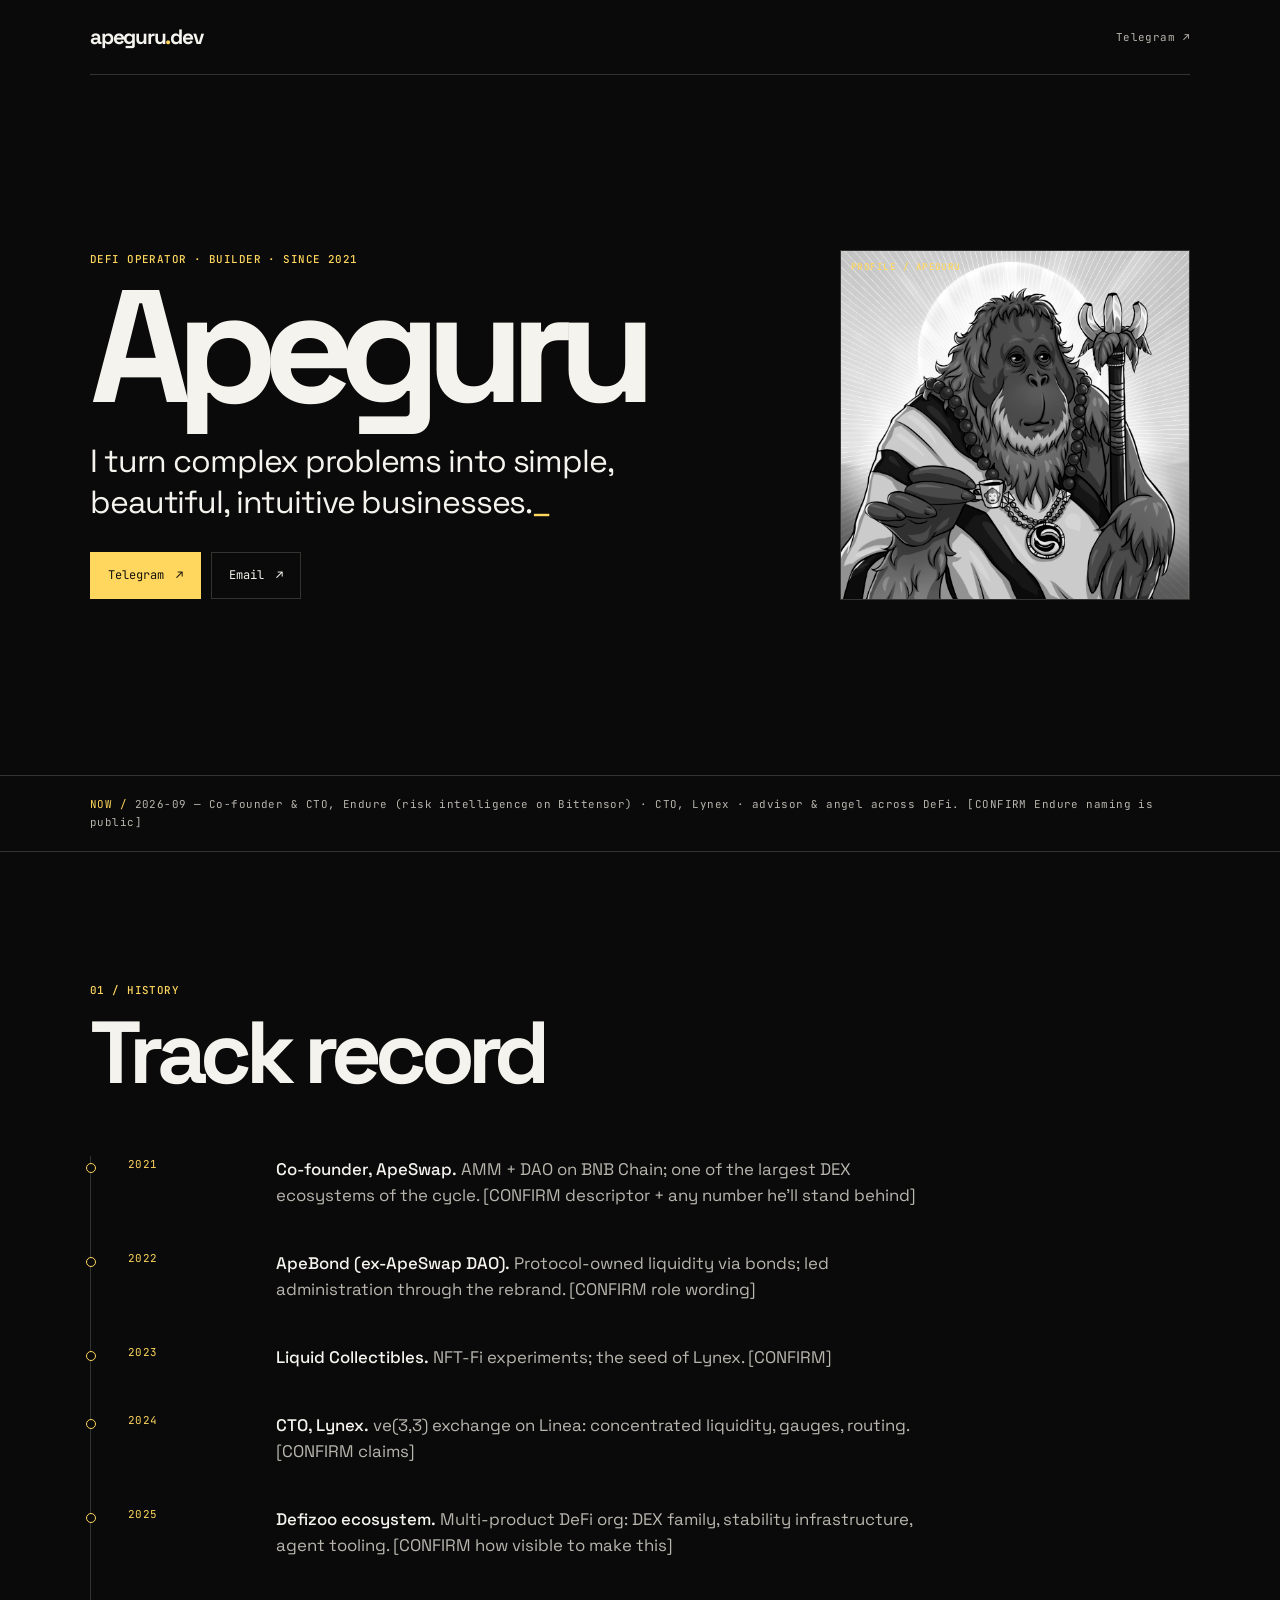
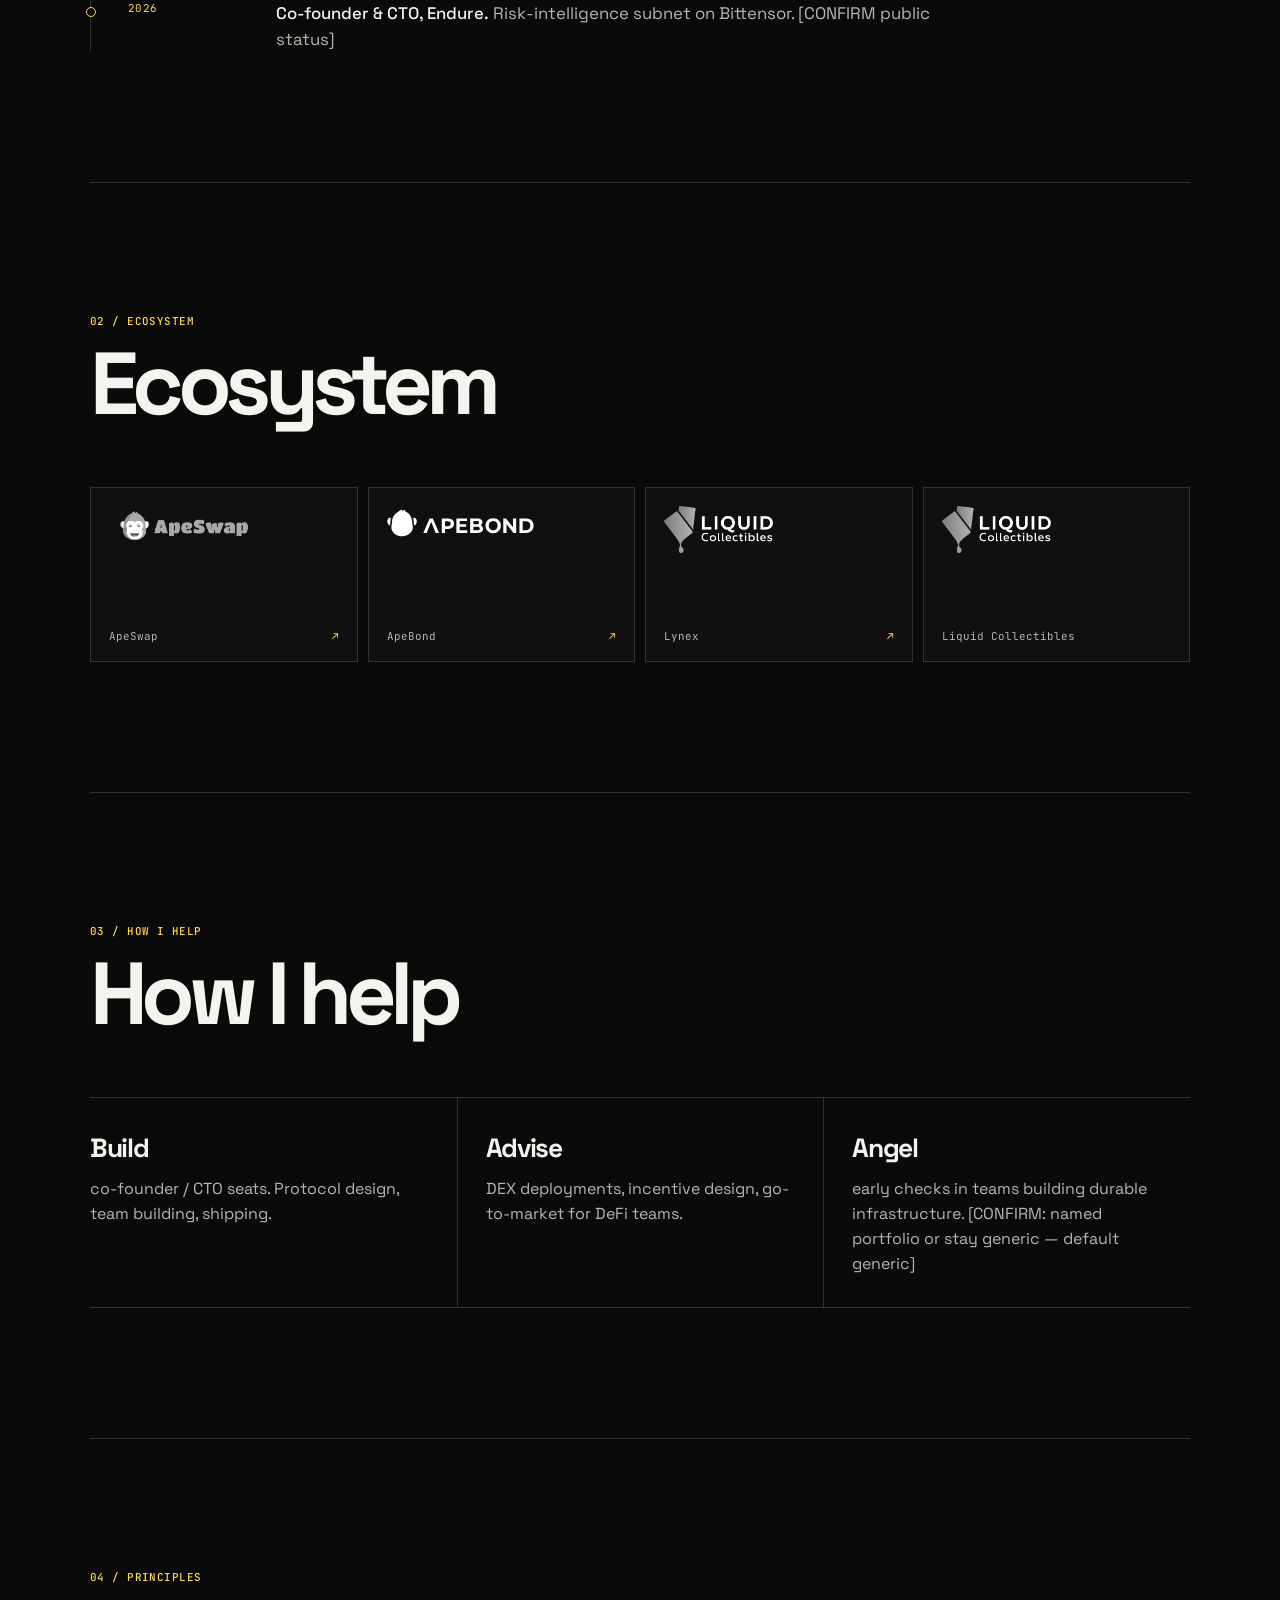
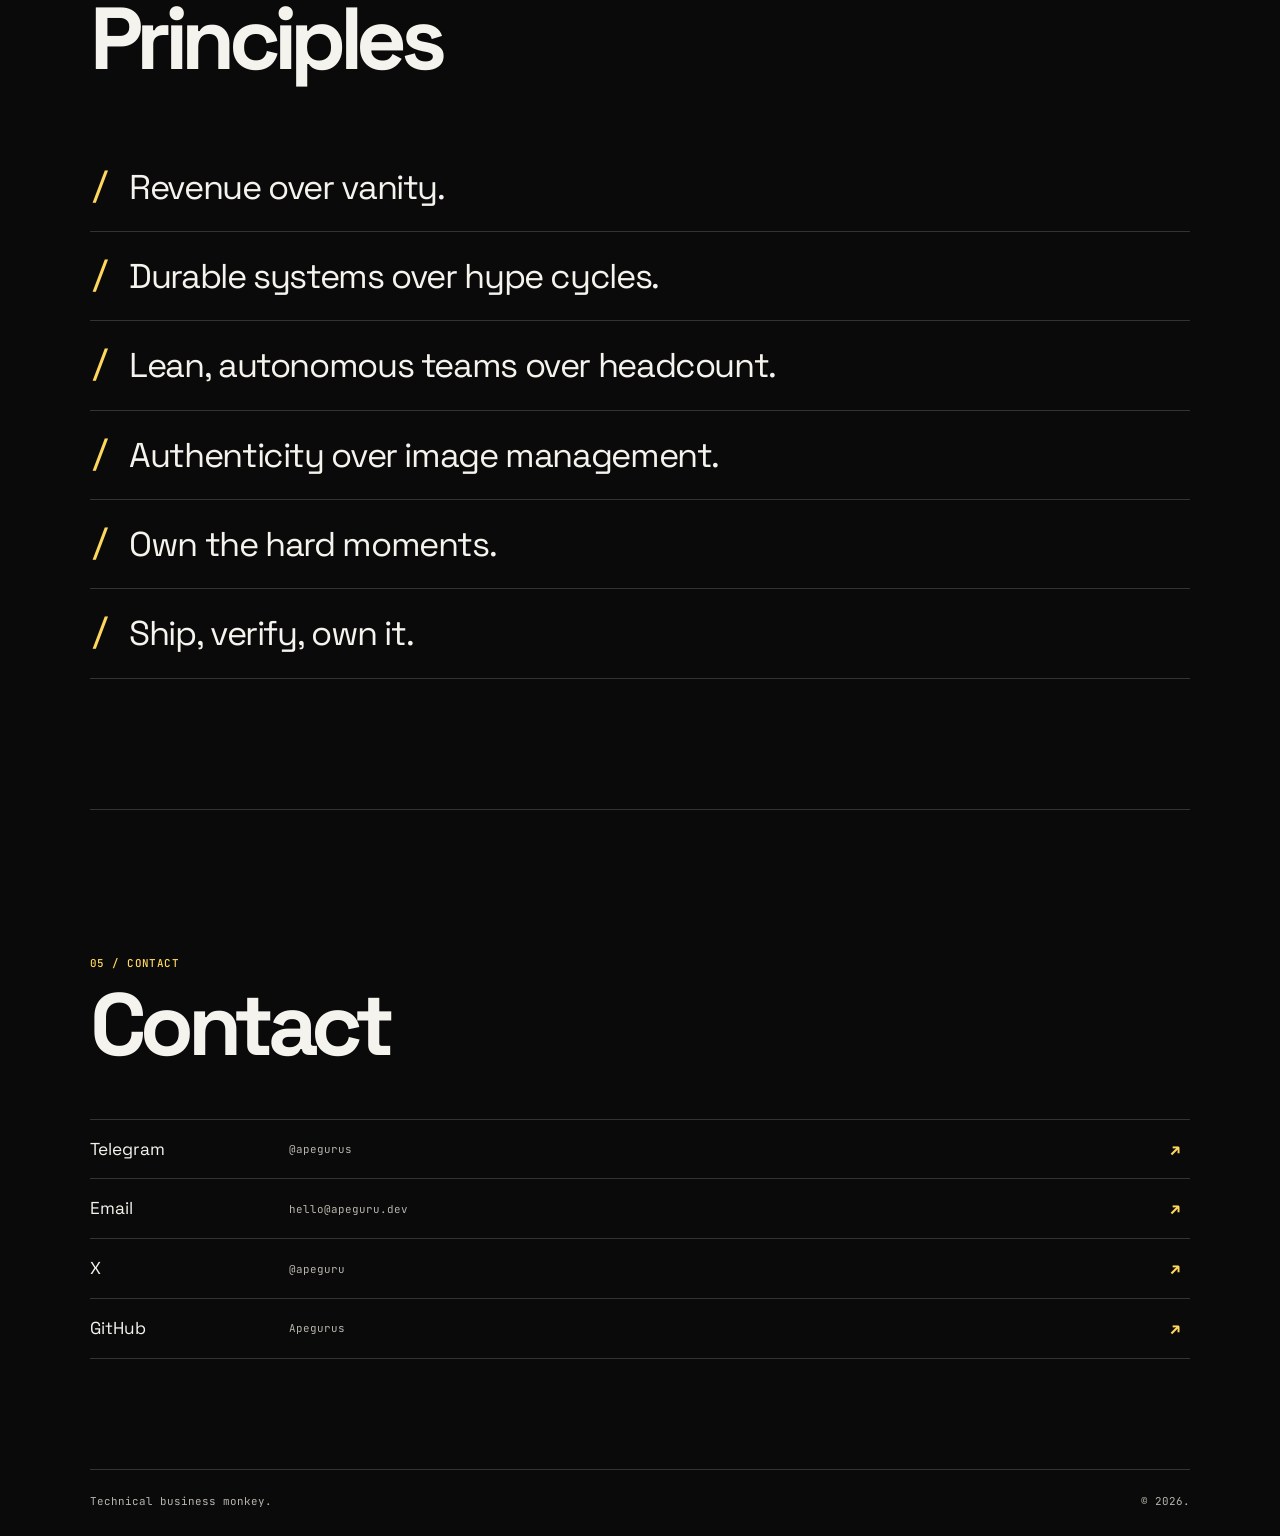
==== commit efe9ad3d: "Document static site and remove build spec" ====
--- a/index.html
+++ b/index.html
@@ -70,7 +70,7 @@
     </section>
 
     <section class="section shell" aria-labelledby="help">
-      <div class="section-heading"><p class="eyebrow">03 / WORK</p><h2 id="help">How I help</h2></div>
+      <div class="section-heading"><p class="eyebrow">03 / HOW I HELP</p><h2 id="help">How I help</h2></div>
       <div class="help-grid">
         <article><h3>Build</h3><p>co-founder / CTO seats. Protocol design, team building, shipping.</p></article>
         <article><h3>Advise</h3><p>DEX deployments, incentive design, go-to-market for DeFi teams.</p></article>
@@ -79,15 +79,15 @@
     </section>
 
     <section class="section shell principles" aria-labelledby="principles">
-      <div class="section-heading"><p class="eyebrow">04 / OPERATING SYSTEM</p><h2 id="principles">Principles</h2></div>
+      <div class="section-heading"><p class="eyebrow">04 / PRINCIPLES</p><h2 id="principles">Principles</h2></div>
       <ul>
         <li>Revenue over vanity.</li><li>Durable systems over hype cycles.</li><li>Lean, autonomous teams over headcount.</li><li>Authenticity over image management.</li><li>Own the hard moments.</li><li>Ship, verify, own it.</li>
       </ul>
     </section>
 
     <section class="contact shell" aria-labelledby="contact">
-      <p class="eyebrow">05 / OPEN CHANNEL</p>
-      <h2 id="contact">Let’s build something durable.</h2>
+      <p class="eyebrow">05 / CONTACT</p>
+      <h2 id="contact">Contact</h2>
       <div class="contact-links">
         <a href="https://t.me/apegurus" target="_blank" rel="noopener">Telegram <span>@apegurus</span><b aria-hidden="true">↗</b></a>
         <a href="mailto:hello@apeguru.dev">Email <span>hello@apeguru.dev</span><b aria-hidden="true">↗</b></a>
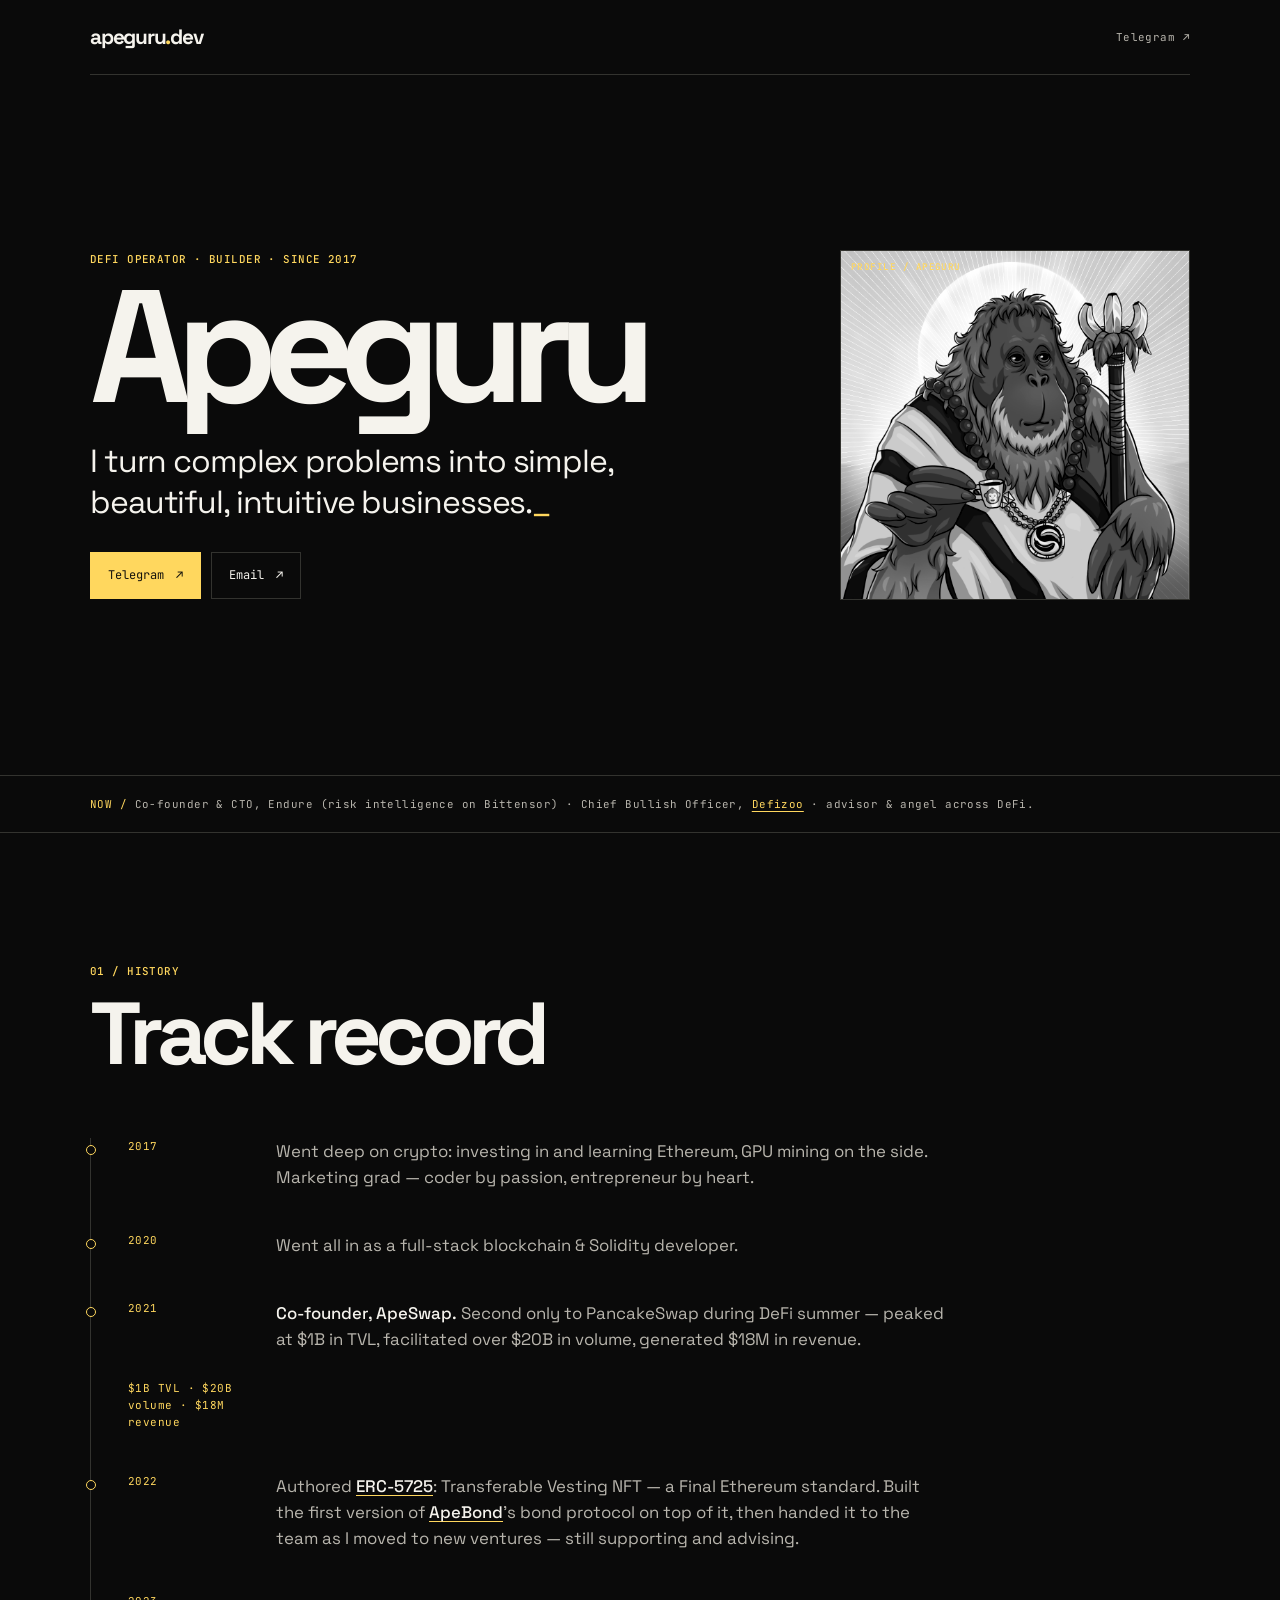
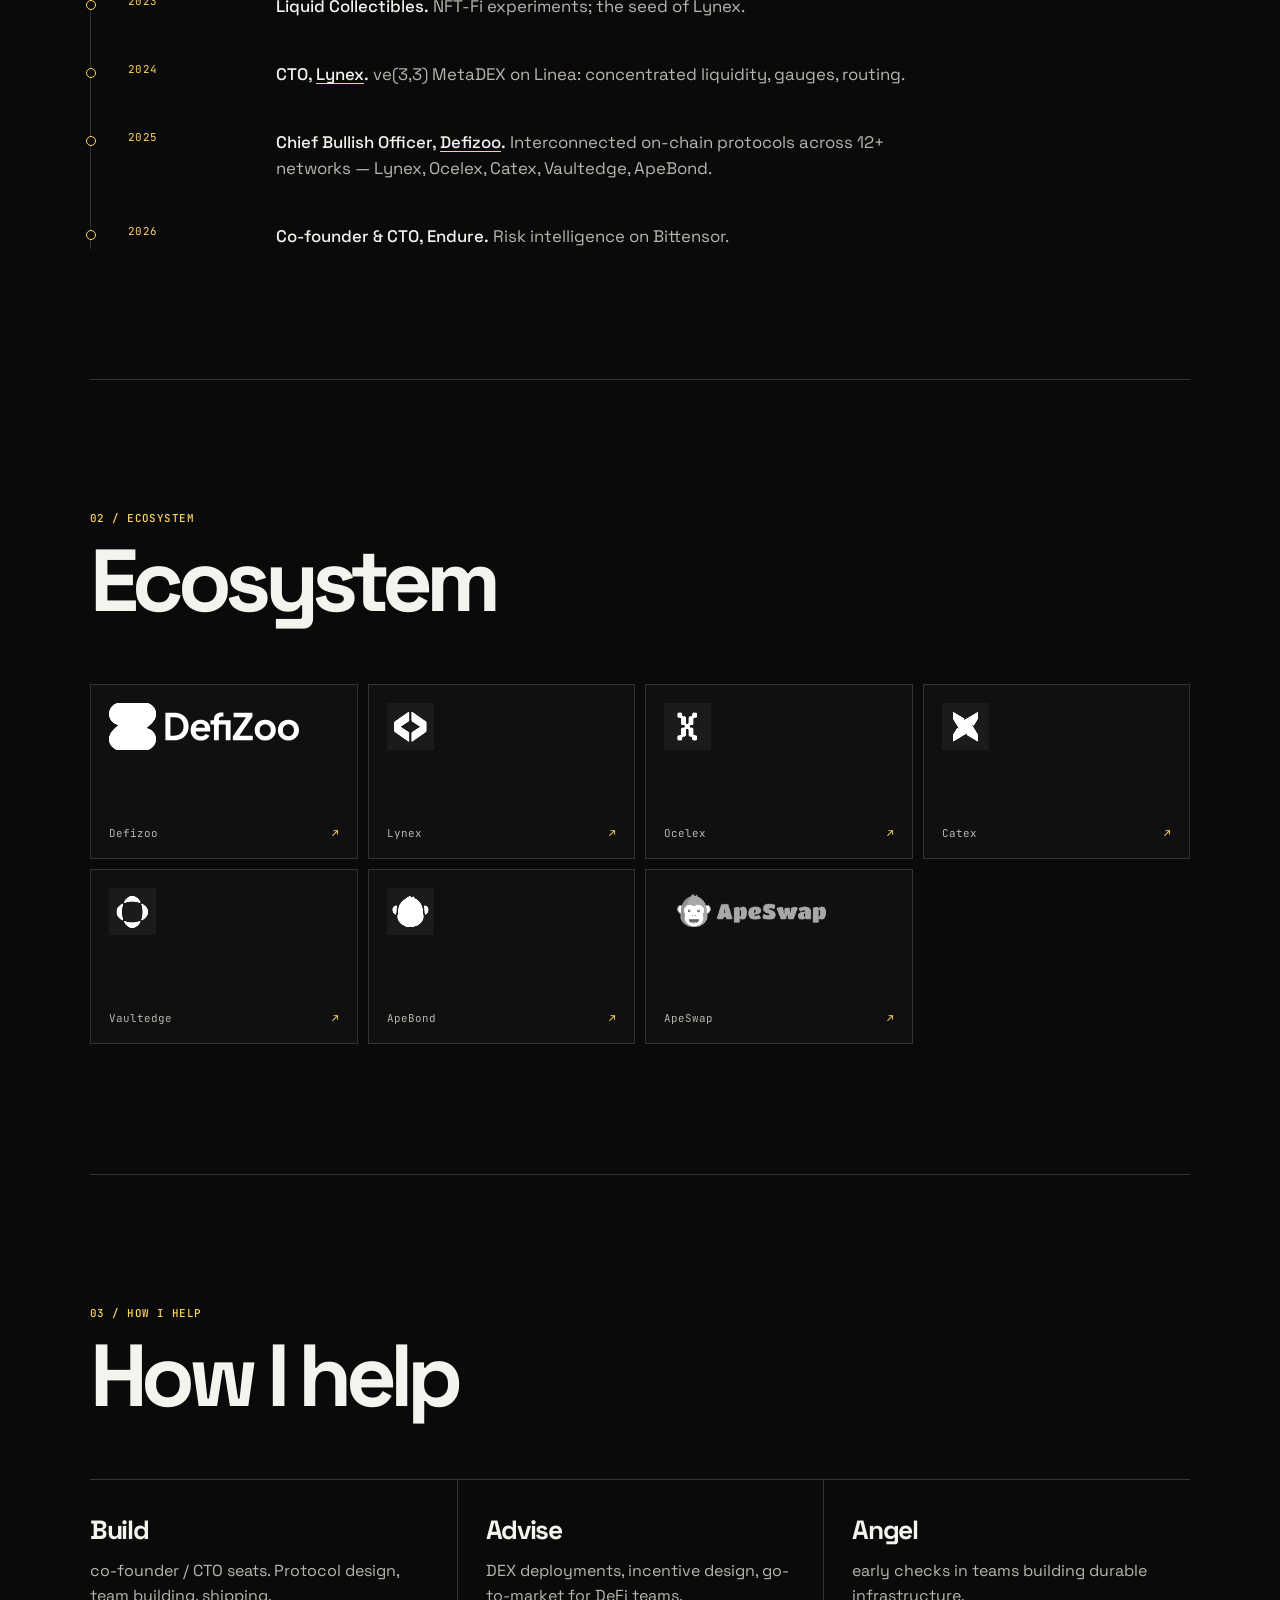
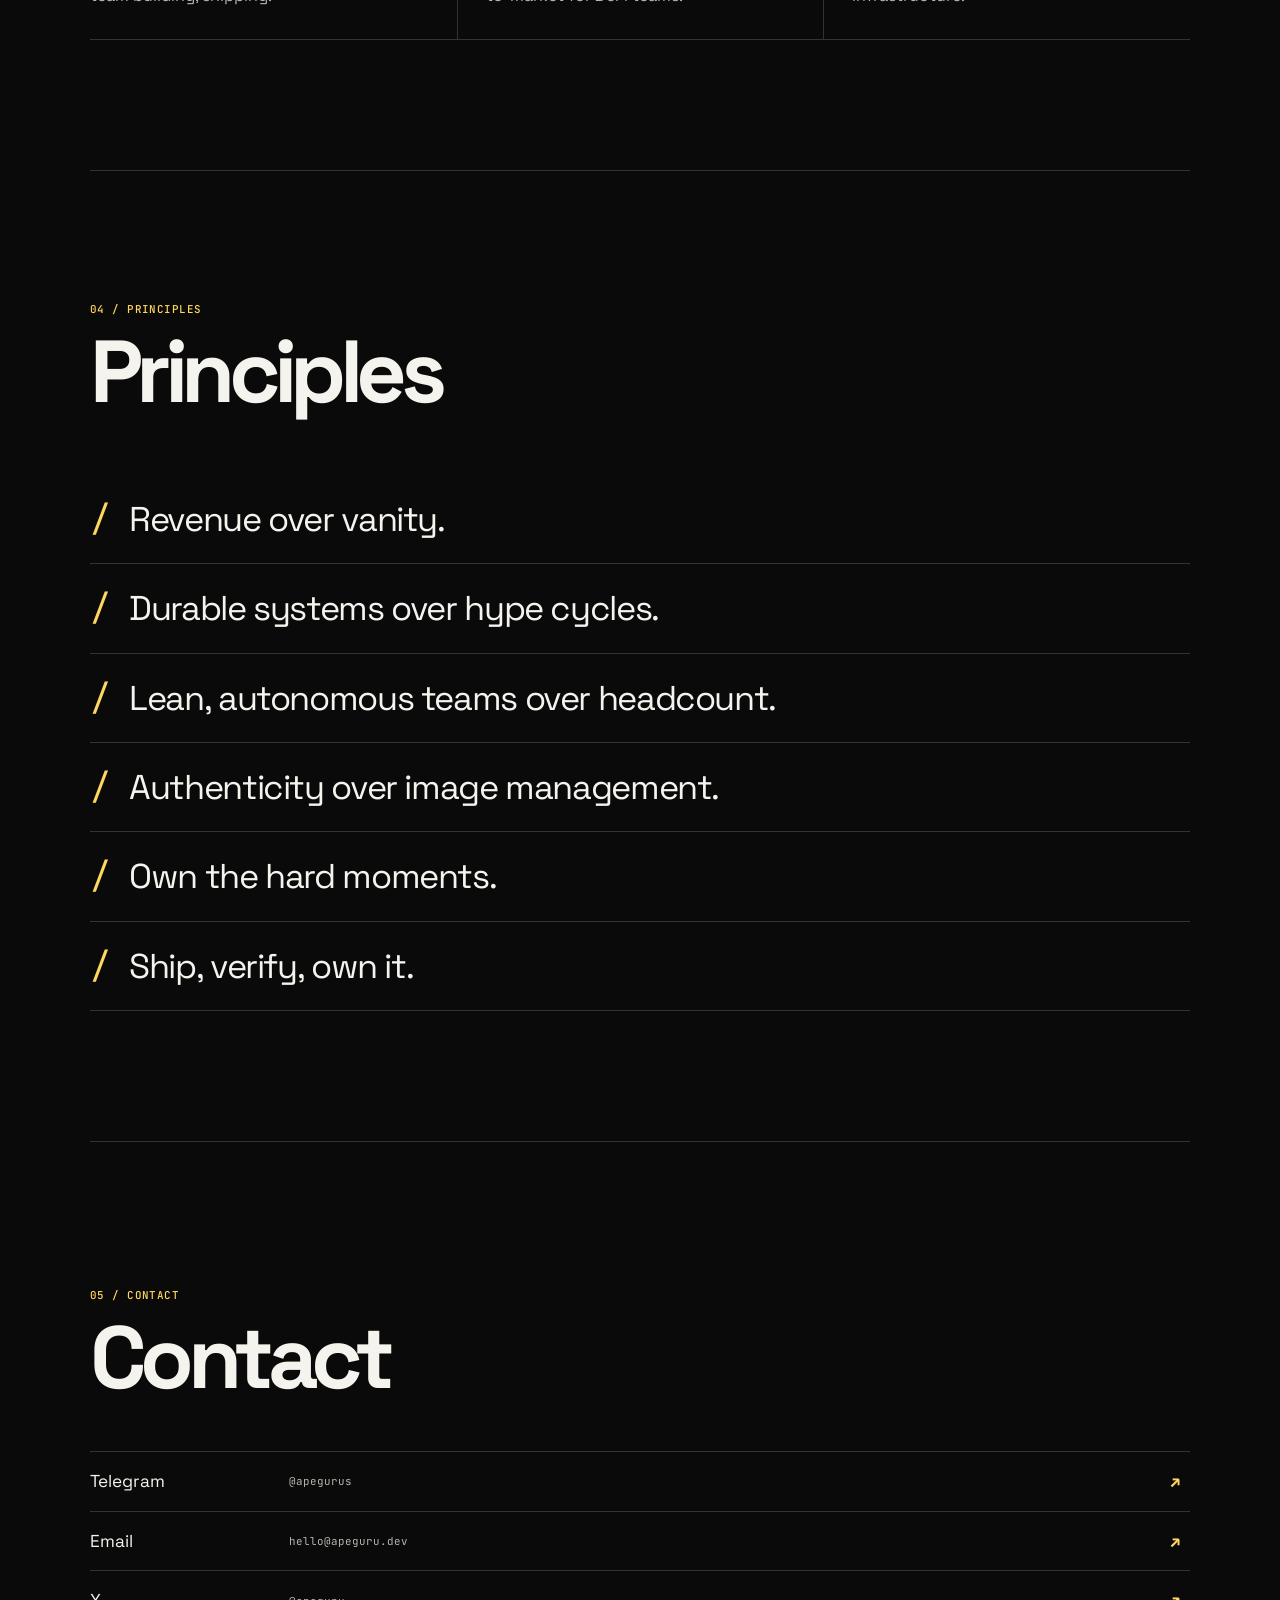
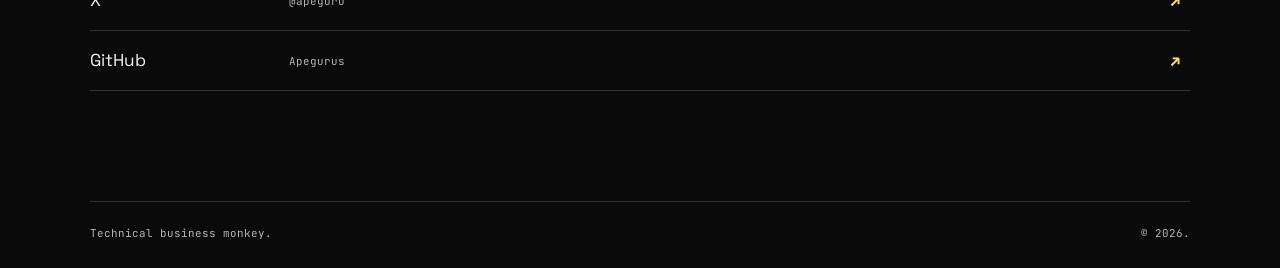
==== commit 8f4e62bd: "Refresh founder profile content and brand assets" ====
--- a/index.html
+++ b/index.html
@@ -4,23 +4,23 @@
   <meta charset="utf-8">
   <meta name="viewport" content="width=device-width, initial-scale=1">
   <title>Apeguru — DeFi operator &amp; builder</title>
-  <meta name="description" content="Co-founder of ApeSwap and ApeBond, CTO of Lynex, building Endure. Turning complex problems into simple, durable businesses.">
+  <meta name="description" content="DeFi operator &amp; builder. ApeSwap co-founder, ERC-5725 author, Lynex CTO, Chief Bullish Officer at Defizoo — now building Endure.">
   <meta name="theme-color" content="#0A0A0A">
-  <link rel="icon" href="assets/images/logo.ico" sizes="any">
+  <link rel="icon" type="image/svg+xml" href="assets/images/favicon.svg">
+  <link rel="icon" type="image/png" sizes="32x32" href="assets/images/favicon-32.png">
   <link rel="preconnect" href="https://fonts.googleapis.com">
   <link rel="preconnect" href="https://fonts.gstatic.com" crossorigin>
   <link href="https://fonts.googleapis.com/css2?family=JetBrains+Mono:wght@400;500;600&amp;family=Space+Grotesk:wght@400;500;600;700&amp;display=swap" rel="stylesheet">
   <meta property="og:title" content="Apeguru — DeFi operator &amp; builder">
-  <meta property="og:description" content="Co-founder of ApeSwap and ApeBond, CTO of Lynex, building Endure. Turning complex problems into simple, durable businesses.">
+  <meta property="og:description" content="DeFi operator &amp; builder. ApeSwap co-founder, ERC-5725 author, Lynex CTO, Chief Bullish Officer at Defizoo — now building Endure.">
   <meta property="og:type" content="website">
   <meta property="og:url" content="https://apeguru.dev/">
   <meta property="og:image" content="https://apeguru.dev/assets/images/og-image.png">
   <meta name="twitter:card" content="summary_large_image">
   <meta name="twitter:title" content="Apeguru — DeFi operator &amp; builder">
-  <meta name="twitter:description" content="Co-founder of ApeSwap and ApeBond, CTO of Lynex, building Endure. Turning complex problems into simple, durable businesses.">
+  <meta name="twitter:description" content="DeFi operator &amp; builder. ApeSwap co-founder, ERC-5725 author, Lynex CTO, Chief Bullish Officer at Defizoo — now building Endure.">
   <meta name="twitter:image" content="https://apeguru.dev/assets/images/og-image.png">
   <link rel="stylesheet" href="assets/css/style.css">
-  <style>html,body{overflow-x:hidden}.mobile-contact{right:0;width:auto}</style>
 </head>
 <body>
   <a class="skip-link" href="#main">Skip to content</a>
@@ -32,7 +32,7 @@
   <main id="main">
     <section class="hero shell" id="top" aria-labelledby="hero-title">
       <div class="hero-copy">
-        <p class="eyebrow">DEFI OPERATOR · BUILDER · SINCE 2021</p>
+        <p class="eyebrow">DEFI OPERATOR · BUILDER · SINCE 2017</p>
         <h1 id="hero-title">Apeguru</h1>
         <p class="hero-subline">I turn complex problems into simple, beautiful, intuitive businesses.<span class="cursor" aria-hidden="true">_</span></p>
         <div class="hero-actions" aria-label="Contact Apeguru">
@@ -44,28 +44,33 @@
     </section>
 
     <section class="now" aria-label="Now">
-      <div class="shell"><p><span>NOW /</span> 2026-09 — Co-founder &amp; CTO, Endure (risk intelligence on Bittensor) · CTO, Lynex · advisor &amp; angel across DeFi. [CONFIRM Endure naming is public]</p></div>
+      <div class="shell"><p><span>NOW /</span> Co-founder &amp; CTO, Endure (risk intelligence on Bittensor) · Chief Bullish Officer, <a href="https://www.defizoo.fi/" target="_blank" rel="noopener">Defizoo</a> · advisor &amp; angel across DeFi.</p></div>
     </section>
 
     <section class="section shell" aria-labelledby="track-record">
       <div class="section-heading"><p class="eyebrow">01 / HISTORY</p><h2 id="track-record">Track record</h2></div>
       <ol class="timeline">
-        <li class="reveal"><time datetime="2021">2021</time><p><strong>Co-founder, ApeSwap.</strong> AMM + DAO on BNB Chain; one of the largest DEX ecosystems of the cycle. [CONFIRM descriptor + any number he'll stand behind]</p></li>
-        <li class="reveal"><time datetime="2022">2022</time><p><strong>ApeBond (ex-ApeSwap DAO).</strong> Protocol-owned liquidity via bonds; led administration through the rebrand. [CONFIRM role wording]</p></li>
-        <li class="reveal"><time datetime="2023">2023</time><p><strong>Liquid Collectibles.</strong> NFT-Fi experiments; the seed of Lynex. [CONFIRM]</p></li>
-        <li class="reveal"><time datetime="2024">2024</time><p><strong>CTO, Lynex.</strong> ve(3,3) exchange on Linea: concentrated liquidity, gauges, routing. [CONFIRM claims]</p></li>
-        <li class="reveal"><time datetime="2025">2025</time><p><strong>Defizoo ecosystem.</strong> Multi-product DeFi org: DEX family, stability infrastructure, agent tooling. [CONFIRM how visible to make this]</p></li>
-        <li class="reveal"><time datetime="2026">2026</time><p><strong>Co-founder &amp; CTO, Endure.</strong> Risk-intelligence subnet on Bittensor. [CONFIRM public status]</p></li>
+        <li class="reveal"><time datetime="2017">2017</time><p>Went deep on crypto: investing in and learning Ethereum, GPU mining on the side. Marketing grad — coder by passion, entrepreneur by heart.</p></li>
+        <li class="reveal"><time datetime="2020">2020</time><p>Went all in as a full-stack blockchain &amp; Solidity developer.</p></li>
+        <li class="reveal"><time datetime="2021">2021</time><p><strong>Co-founder, ApeSwap.</strong> Second only to PancakeSwap during DeFi summer — peaked at $1B in TVL, facilitated over $20B in volume, generated $18M in revenue.</p><p class="timeline-stat">$1B TVL · $20B volume · $18M revenue</p></li>
+        <li class="reveal"><time datetime="2022">2022</time><p>Authored <a href="https://eips.ethereum.org/EIPS/eip-5725" target="_blank" rel="noopener">ERC-5725</a>: Transferable Vesting NFT — a Final Ethereum standard. Built the first version of <a href="https://ape.bond" target="_blank" rel="noopener">ApeBond</a>'s bond protocol on top of it, then handed it to the team as I moved to new ventures — still supporting and advising.</p></li>
+        <li class="reveal"><time datetime="2023">2023</time><p><strong>Liquid Collectibles.</strong> NFT-Fi experiments; the seed of Lynex.</p></li>
+        <li class="reveal"><time datetime="2024">2024</time><p><strong>CTO, <a href="https://www.lynex.fi" target="_blank" rel="noopener">Lynex</a>.</strong> ve(3,3) MetaDEX on Linea: concentrated liquidity, gauges, routing.</p></li>
+        <li class="reveal"><time datetime="2025">2025</time><p><strong>Chief Bullish Officer, <a href="https://www.defizoo.fi/" target="_blank" rel="noopener">Defizoo</a>.</strong> Interconnected on-chain protocols across 12+ networks — Lynex, Ocelex, Catex, Vaultedge, ApeBond.</p></li>
+        <li class="reveal"><time datetime="2026">2026</time><p><strong>Co-founder &amp; CTO, Endure.</strong> Risk intelligence on Bittensor.</p></li>
       </ol>
     </section>
 
     <section class="section shell" aria-labelledby="ecosystem">
       <div class="section-heading"><p class="eyebrow">02 / ECOSYSTEM</p><h2 id="ecosystem">Ecosystem</h2></div>
       <div class="ecosystem-grid">
+        <a class="ecosystem-card" href="https://www.defizoo.fi/" target="_blank" rel="noopener"><img src="assets/images/logo-horizontal.svg" alt="Defizoo"><span>Defizoo <b aria-hidden="true">↗</b></span></a>
+        <a class="ecosystem-card" href="https://www.lynex.fi/" target="_blank" rel="noopener"><img src="assets/images/dapp-lynex.svg" alt="Lynex"><span>Lynex <b aria-hidden="true">↗</b></span></a>
+        <a class="ecosystem-card" href="https://www.ocelex.fi/" target="_blank" rel="noopener"><img src="assets/images/dapp-ocelex.svg" alt="Ocelex"><span>Ocelex <b aria-hidden="true">↗</b></span></a>
+        <a class="ecosystem-card" href="https://www.catex.fi/" target="_blank" rel="noopener"><img src="assets/images/dapp-catex.svg" alt="Catex"><span>Catex <b aria-hidden="true">↗</b></span></a>
+        <a class="ecosystem-card" href="https://www.vaultedge.fi" target="_blank" rel="noopener"><img src="assets/images/dapp-vaultedge.svg" alt="Vaultedge"><span>Vaultedge <b aria-hidden="true">↗</b></span></a>
+        <a class="ecosystem-card" href="https://ape.bond" target="_blank" rel="noopener"><img src="assets/images/dapp-apebond.svg" alt="ApeBond"><span>ApeBond <b aria-hidden="true">↗</b></span></a>
         <a class="ecosystem-card" href="https://apeswap.finance" target="_blank" rel="noopener"><img src="assets/images/logo-horizontal-margins.webp" alt="ApeSwap"><span>ApeSwap <b aria-hidden="true">↗</b></span></a>
-        <a class="ecosystem-card" href="https://ape.bond" target="_blank" rel="noopener"><img src="assets/images/apebond.svg" alt="ApeBond"><span>ApeBond <b aria-hidden="true">↗</b></span></a>
-        <a class="ecosystem-card" href="https://www.lynex.fi" target="_blank" rel="noopener"><img src="assets/images/lico.png" alt="Lynex"><span>Lynex <b aria-hidden="true">↗</b></span></a>
-        <div class="ecosystem-card"><img src="assets/images/lico.png" alt="Liquid Collectibles"><span>Liquid Collectibles</span></div>
       </div>
     </section>
 
@@ -74,7 +79,7 @@
       <div class="help-grid">
         <article><h3>Build</h3><p>co-founder / CTO seats. Protocol design, team building, shipping.</p></article>
         <article><h3>Advise</h3><p>DEX deployments, incentive design, go-to-market for DeFi teams.</p></article>
-        <article><h3>Angel</h3><p>early checks in teams building durable infrastructure. [CONFIRM: named portfolio or stay generic — default generic]</p></article>
+        <article><h3>Angel</h3><p>early checks in teams building durable infrastructure.</p></article>
       </div>
     </section>
 
--- a/assets/css/style.css
+++ b/assets/css/style.css
@@ -1 +1 @@
-:root{--bg:#0a0a0a;--text:#f5f3ed;--muted:#b8b5ad;--line:#33332f;--accent:#ffd75e;--shell:1100px}*{box-sizing:border-box}html{scroll-behavior:smooth}body{margin:0;background:var(--bg);color:var(--text);font-family:"Space Grotesk",Arial,sans-serif;font-size:16px;line-height:1.55}.shell{width:min(calc(100% - 40px),var(--shell));margin-inline:auto}.skip-link{position:fixed;top:12px;left:12px;z-index:10;padding:8px 12px;background:var(--accent);color:#111;transform:translateY(-150%)}.skip-link:focus{transform:none}.site-header{height:75px;display:flex;align-items:center;justify-content:space-between;border-bottom:1px solid var(--line)}a{color:inherit;text-decoration:none}.wordmark{font-weight:700;letter-spacing:-.06em;font-size:1.3rem}.wordmark span{color:var(--accent)}.header-contact,.eyebrow,.now p,time{font-family:"JetBrains Mono",monospace;font-size:.68rem;letter-spacing:.04em}.header-contact{color:var(--muted);transition:color .2s}.header-contact:hover{color:var(--accent)}.hero{min-height:calc(100svh - 75px);padding:84px 0 74px;display:grid;grid-template-columns:1fr;gap:42px;align-items:center}.eyebrow{margin:0 0 14px;color:var(--accent);font-weight:500}.hero h1,h2,h3,p{margin-top:0}.hero h1{font-size:clamp(4.25rem,16vw,10rem);line-height:.82;letter-spacing:-.095em;margin-bottom:28px}.hero-subline{font-size:clamp(1.25rem,3.2vw,2rem);line-height:1.26;max-width:610px;letter-spacing:-.035em;margin-bottom:30px}.cursor{color:var(--accent);font-family:"JetBrains Mono",monospace;animation:blink 1s step-end infinite}.hero-actions{display:flex;flex-wrap:wrap;gap:10px}.button{font-family:"JetBrains Mono",monospace;font-size:.75rem;display:inline-flex;align-items:center;gap:12px;padding:13px 17px;border:1px solid var(--line);transition:.2s}.button-primary{background:var(--accent);border-color:var(--accent);color:#15130c}.button-primary:hover{background:#ffe58f}.button-quiet:hover{border-color:var(--accent);color:var(--accent)}.avatar-frame{width:min(68vw,380px);justify-self:end;position:relative;border:1px solid var(--line);background:#151515}.avatar-frame:before{content:"PROFILE / APEGURU";position:absolute;z-index:1;top:10px;left:10px;color:var(--accent);font:500 .58rem "JetBrains Mono",monospace;letter-spacing:.05em}.avatar-frame img{width:100%;display:block;mix-blend-mode:luminosity;filter:contrast(1.08)}.now{border-top:1px solid var(--line);border-bottom:1px solid var(--line);padding:19px 0}.now p{margin:0;line-height:1.7;color:var(--muted)}.now p span{color:var(--accent)}.section{padding:96px 0;border-bottom:1px solid var(--line)}.section-heading{margin-bottom:48px}.section h2,.contact h2{font-size:clamp(2.5rem,7vw,5.5rem);letter-spacing:-.075em;line-height:.9;margin:0}.timeline{padding:0;margin:0;list-style:none;border-left:1px solid var(--line)}.timeline li{position:relative;padding:0 0 42px 28px;display:grid;gap:10px}.timeline li:last-child{padding-bottom:0}.timeline li:before{content:"";position:absolute;width:8px;height:8px;border:1px solid var(--accent);border-radius:50%;background:var(--bg);left:-5px;top:7px}.timeline time{color:var(--accent)}.timeline p{margin:0;max-width:670px;color:var(--muted);font-size:1.05rem}.timeline strong{color:var(--text);font-weight:500}.ecosystem-grid{display:grid;grid-template-columns:repeat(2,1fr);gap:10px}.ecosystem-card{min-height:145px;padding:18px;border:1px solid var(--line);display:flex;flex-direction:column;justify-content:space-between;background:#101010;transition:transform .2s,border-color .2s}.ecosystem-card[href]:hover{transform:translateY(-4px);border-color:var(--accent)}.ecosystem-card img{max-width:150px;max-height:47px;width:auto;height:auto;object-fit:contain;object-position:left center;filter:grayscale(1) brightness(1.5)}.ecosystem-card span{font:400 .68rem "JetBrains Mono",monospace;color:var(--muted)}.ecosystem-card b,.contact-links b{color:var(--accent);float:right}.help-grid{display:grid;gap:0;border-top:1px solid var(--line)}.help-grid article{padding:28px 0;border-bottom:1px solid var(--line)}.help-grid h3{font-size:1.65rem;letter-spacing:-.05em;margin-bottom:8px}.help-grid p{color:var(--muted);max-width:315px;margin-bottom:0}.principles ul{margin:0;padding:0;list-style:none;display:grid;gap:0}.principles li{padding:17px 0;border-bottom:1px solid var(--line);font-size:clamp(1.25rem,3vw,2.15rem);letter-spacing:-.04em}.principles li:before{content:"/ ";color:var(--accent);font-family:"JetBrains Mono",monospace}.contact{padding:110px 0 92px}.contact h2{max-width:750px;margin-bottom:54px}.contact-links{border-top:1px solid var(--line)}.contact-links a{display:grid;grid-template-columns:1fr auto 20px;align-items:center;gap:9px;padding:16px 0;border-bottom:1px solid var(--line);font-size:1.08rem;transition:color .2s}.contact-links a:hover{color:var(--accent)}.contact-links span{font:400 .68rem "JetBrains Mono",monospace;color:var(--muted)}.site-footer{border-top:1px solid var(--line);padding:24px 0 88px;display:flex;justify-content:space-between;gap:15px;font:400 .68rem "JetBrains Mono",monospace;color:var(--muted)}.site-footer p{margin:0}.mobile-contact{position:fixed;z-index:5;bottom:0;left:0;width:100%;display:grid;grid-template-columns:1fr 1fr;border-top:1px solid var(--line);background:rgba(10,10,10,.95);backdrop-filter:blur(12px)}.mobile-contact a{padding:15px 20px;font:500 .72rem "JetBrains Mono",monospace}.mobile-contact a:first-child{border-right:1px solid var(--line)}.mobile-contact span{color:var(--accent);float:right}:focus-visible{outline:2px solid var(--accent);outline-offset:4px}@keyframes blink{50%{opacity:0}}.reveal{opacity:0;transform:translateY(16px);transition:opacity .55s ease,transform .55s ease}.reveal.is-visible{opacity:1;transform:none}@media(min-width:700px){.shell{width:min(calc(100% - 72px),var(--shell))}.hero{grid-template-columns:1.4fr .6fr;gap:55px;padding:100px 0}.avatar-frame{width:min(28vw,350px)}.timeline li{grid-template-columns:120px 1fr;gap:28px;padding-left:37px}.ecosystem-grid{grid-template-columns:repeat(4,1fr)}.ecosystem-card{min-height:175px}.help-grid{grid-template-columns:repeat(3,1fr)}.help-grid article{padding:30px 28px 30px 0}.help-grid article+article{padding-left:28px;border-left:1px solid var(--line)}.contact-links a{grid-template-columns:190px 1fr 20px}.site-footer{padding-bottom:28px}.mobile-contact{display:none}}@media(min-width:1000px){.hero{min-height:700px}.section{padding:130px 0}.section-heading{margin-bottom:64px}.contact{padding:145px 0 110px}}@media(prefers-reduced-motion:reduce){html{scroll-behavior:auto}.cursor{animation:none}.reveal{opacity:1;transform:none;transition:none}.ecosystem-card,.button{transition:none}}
+:root{--bg:#0a0a0a;--text:#f5f3ed;--muted:#b8b5ad;--line:#33332f;--accent:#ffd75e;--shell:1100px}*{box-sizing:border-box}html{scroll-behavior:smooth}body{margin:0;min-width:0;background:var(--bg);color:var(--text);font-family:"Space Grotesk",Arial,sans-serif;font-size:16px;line-height:1.55}.shell{width:min(calc(100% - 40px),var(--shell));margin-inline:auto}.skip-link{position:fixed;top:12px;left:12px;z-index:10;padding:8px 12px;background:var(--accent);color:#111;transform:translateY(-150%)}.skip-link:focus{transform:none}a{color:inherit;text-decoration:none}.site-header{height:75px;display:flex;align-items:center;justify-content:space-between;border-bottom:1px solid var(--line)}.wordmark{font-weight:700;letter-spacing:-.06em;font-size:1.3rem}.wordmark span{color:var(--accent)}.header-contact,.eyebrow,.now p,time,.timeline-stat{font-family:"JetBrains Mono",monospace;font-size:.68rem;letter-spacing:.04em}.header-contact{color:var(--muted);transition:color .2s}.header-contact:hover{color:var(--accent)}.hero{min-height:calc(100svh - 75px);padding:84px 0 74px;display:grid;gap:42px;align-items:center}.eyebrow{margin:0 0 14px;color:var(--accent);font-weight:500}.hero h1,h2,h3,p{margin-top:0}.hero h1{font-size:clamp(4.25rem,16vw,10rem);line-height:.82;letter-spacing:-.095em;margin-bottom:28px}.hero-subline{font-size:clamp(1.25rem,3.2vw,2rem);line-height:1.26;max-width:610px;letter-spacing:-.035em;margin-bottom:30px}.cursor{color:var(--accent);font-family:"JetBrains Mono",monospace;animation:blink 1s step-end infinite}.hero-actions{display:flex;flex-wrap:wrap;gap:10px}.button{font-family:"JetBrains Mono",monospace;font-size:.75rem;display:inline-flex;align-items:center;gap:12px;padding:13px 17px;border:1px solid var(--line);transition:.2s}.button-primary{background:var(--accent);border-color:var(--accent);color:#15130c}.button-primary:hover{background:#ffe58f}.button-quiet:hover{border-color:var(--accent);color:var(--accent)}.avatar-frame{width:min(68vw,380px);justify-self:end;position:relative;border:1px solid var(--line);background:#151515}.avatar-frame:before{content:"PROFILE / APEGURU";position:absolute;z-index:1;top:10px;left:10px;color:var(--accent);font:500 .58rem "JetBrains Mono",monospace;letter-spacing:.05em}.avatar-frame img{width:100%;display:block;mix-blend-mode:luminosity;filter:contrast(1.08)}.now{border-top:1px solid var(--line);border-bottom:1px solid var(--line);padding:19px 0}.now p{margin:0;line-height:1.7;color:var(--muted)}.now p span,.now a{color:var(--accent)}.now a{text-decoration:underline;text-underline-offset:3px}.section{padding:96px 0;border-bottom:1px solid var(--line)}.section-heading{margin-bottom:48px}.section h2,.contact h2{font-size:clamp(2.5rem,7vw,5.5rem);letter-spacing:-.075em;line-height:.9;margin:0}.timeline{padding:0;margin:0;list-style:none;border-left:1px solid var(--line)}.timeline li{position:relative;padding:0 0 42px 28px;display:grid;gap:10px}.timeline li:last-child{padding-bottom:0}.timeline li:before{content:"";position:absolute;width:8px;height:8px;border:1px solid var(--accent);border-radius:50%;background:var(--bg);left:-5px;top:7px}.timeline time{color:var(--accent)}.timeline p{margin:0;max-width:670px;color:var(--muted);font-size:1.05rem}.timeline strong,.timeline a{color:var(--text);font-weight:500}.timeline a{text-decoration:underline;text-decoration-color:var(--accent);text-underline-offset:3px}.timeline-stat{color:var(--accent)!important;font-size:.69rem!important}.ecosystem-grid{display:grid;grid-template-columns:repeat(2,minmax(0,1fr));gap:10px}.ecosystem-card{min-width:0;min-height:145px;padding:18px;border:1px solid var(--line);display:flex;flex-direction:column;justify-content:space-between;background:#101010;transition:transform .2s,border-color .2s}.ecosystem-card:hover{transform:translateY(-4px);border-color:var(--accent)}.ecosystem-card img{max-width:100%;max-height:47px;width:auto;height:auto;object-fit:contain;object-position:left center;filter:grayscale(1) brightness(1.5)}.ecosystem-card span{font:400 .68rem "JetBrains Mono",monospace;color:var(--muted)}.ecosystem-card b,.contact-links b{color:var(--accent);float:right}.help-grid{display:grid;gap:0;border-top:1px solid var(--line)}.help-grid article{padding:28px 0;border-bottom:1px solid var(--line)}.help-grid h3{font-size:1.65rem;letter-spacing:-.05em;margin-bottom:8px}.help-grid p{color:var(--muted);max-width:315px;margin-bottom:0}.principles ul{margin:0;padding:0;list-style:none;display:grid;gap:0}.principles li{padding:17px 0;border-bottom:1px solid var(--line);font-size:clamp(1.25rem,3vw,2.15rem);letter-spacing:-.04em}.principles li:before{content:"/ ";color:var(--accent);font-family:"JetBrains Mono",monospace}.contact{padding:110px 0 92px}.contact h2{max-width:750px;margin-bottom:54px}.contact-links{border-top:1px solid var(--line)}.contact-links a{display:grid;grid-template-columns:minmax(0,1fr) auto 20px;align-items:center;gap:9px;padding:16px 0;border-bottom:1px solid var(--line);font-size:1.08rem;transition:color .2s}.contact-links a:hover{color:var(--accent)}.contact-links span{font:400 .68rem "JetBrains Mono",monospace;color:var(--muted);overflow-wrap:anywhere}.site-footer{border-top:1px solid var(--line);padding:24px 0 88px;display:flex;justify-content:space-between;gap:15px;font:400 .68rem "JetBrains Mono",monospace;color:var(--muted)}.site-footer p{margin:0}.mobile-contact{position:fixed;z-index:5;right:0;bottom:0;left:0;display:grid;grid-template-columns:repeat(2,minmax(0,1fr));border-top:1px solid var(--line);background:rgba(10,10,10,.95);backdrop-filter:blur(12px)}.mobile-contact a{min-width:0;padding:15px 20px;font:500 .72rem "JetBrains Mono",monospace}.mobile-contact a:first-child{border-right:1px solid var(--line)}.mobile-contact span{color:var(--accent);float:right}:focus-visible{outline:2px solid var(--accent);outline-offset:4px}@keyframes blink{50%{opacity:0}}.reveal{opacity:0;transform:translateY(16px);transition:opacity .55s ease,transform .55s ease}.reveal.is-visible{opacity:1;transform:none}@media(min-width:700px){.shell{width:min(calc(100% - 72px),var(--shell))}.hero{grid-template-columns:1.4fr .6fr;gap:55px;padding:100px 0}.avatar-frame{width:min(28vw,350px)}.timeline li{grid-template-columns:120px minmax(0,1fr);gap:28px;padding-left:37px}.ecosystem-grid{grid-template-columns:repeat(4,minmax(0,1fr))}.ecosystem-card{min-height:175px}.help-grid{grid-template-columns:repeat(3,minmax(0,1fr))}.help-grid article{padding:30px 28px 30px 0}.help-grid article+article{padding-left:28px;border-left:1px solid var(--line)}.contact-links a{grid-template-columns:190px minmax(0,1fr) 20px}.site-footer{padding-bottom:28px}.mobile-contact{display:none}}@media(min-width:1000px){.hero{min-height:700px}.section{padding:130px 0}.section-heading{margin-bottom:64px}.contact{padding:145px 0 110px}}@media(prefers-reduced-motion:reduce){html{scroll-behavior:auto}.cursor{animation:none}.reveal{opacity:1;transform:none;transition:none}.ecosystem-card,.button{transition:none}}
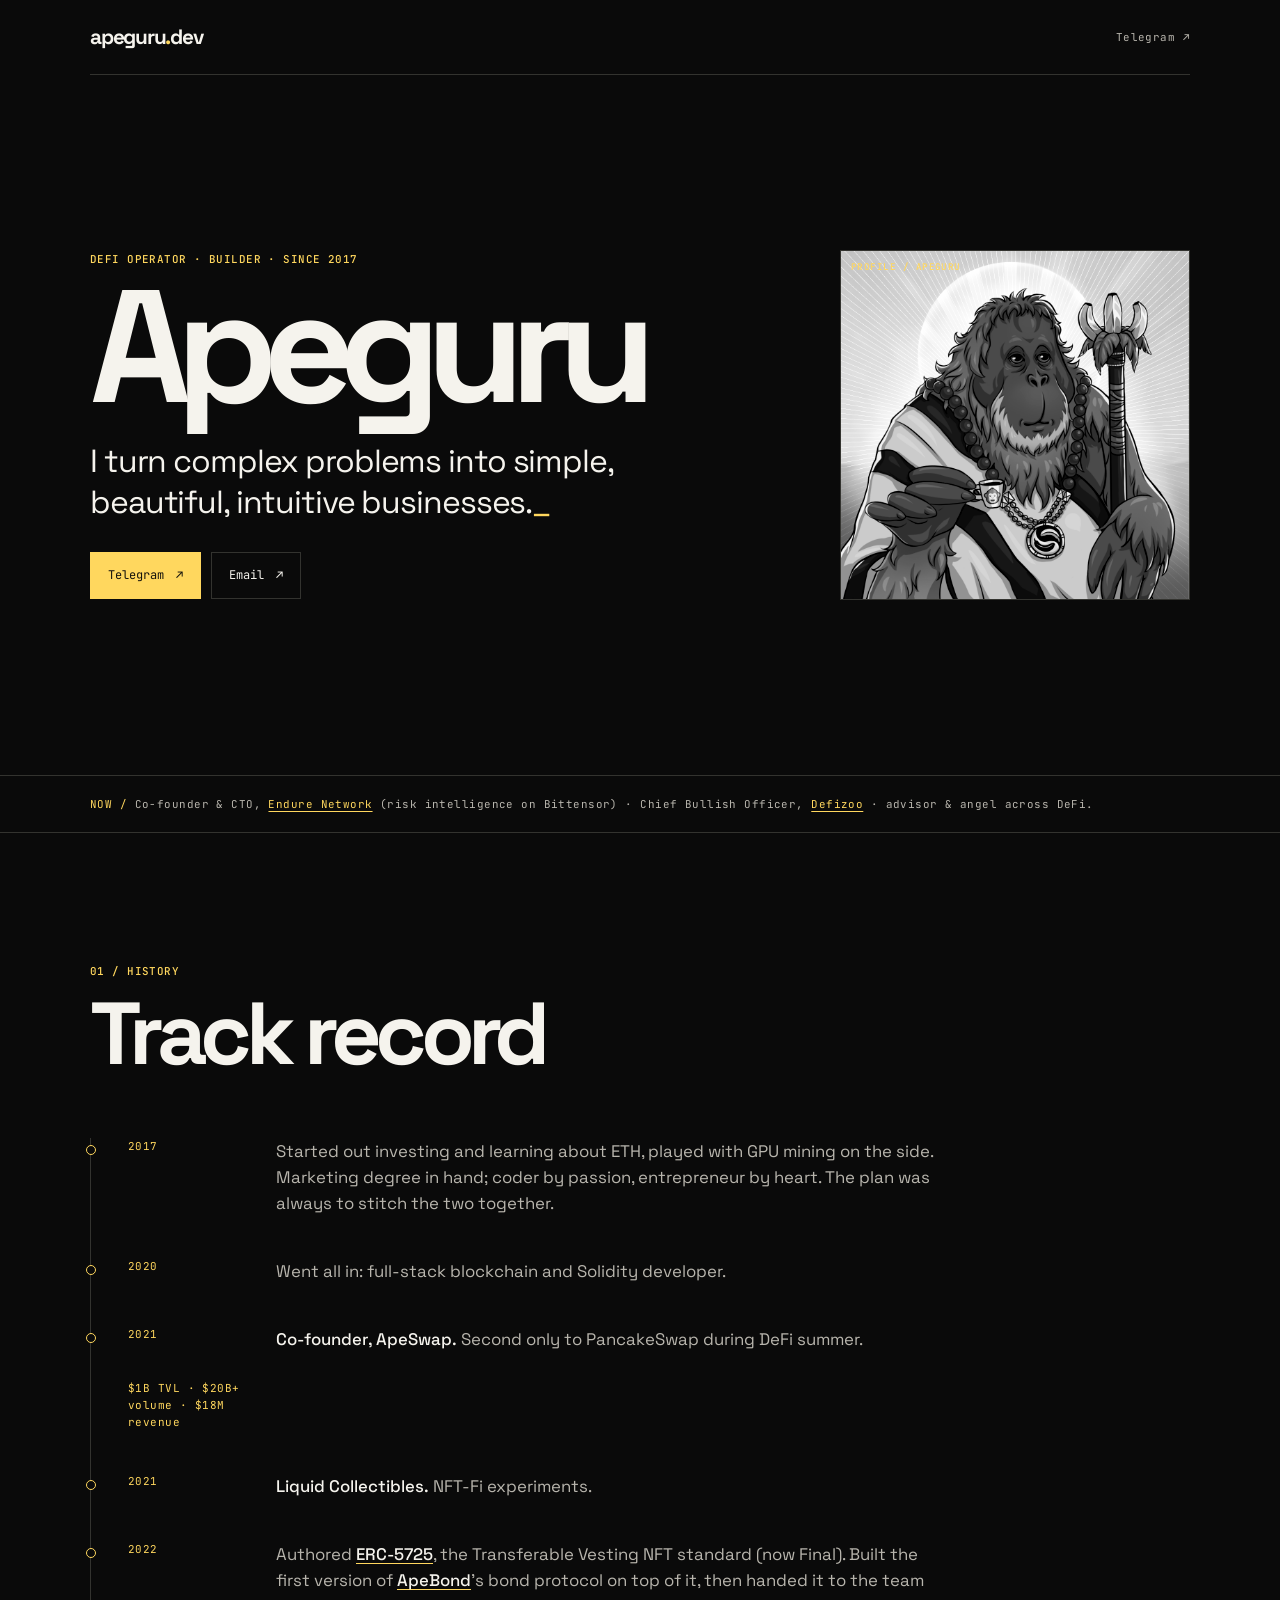
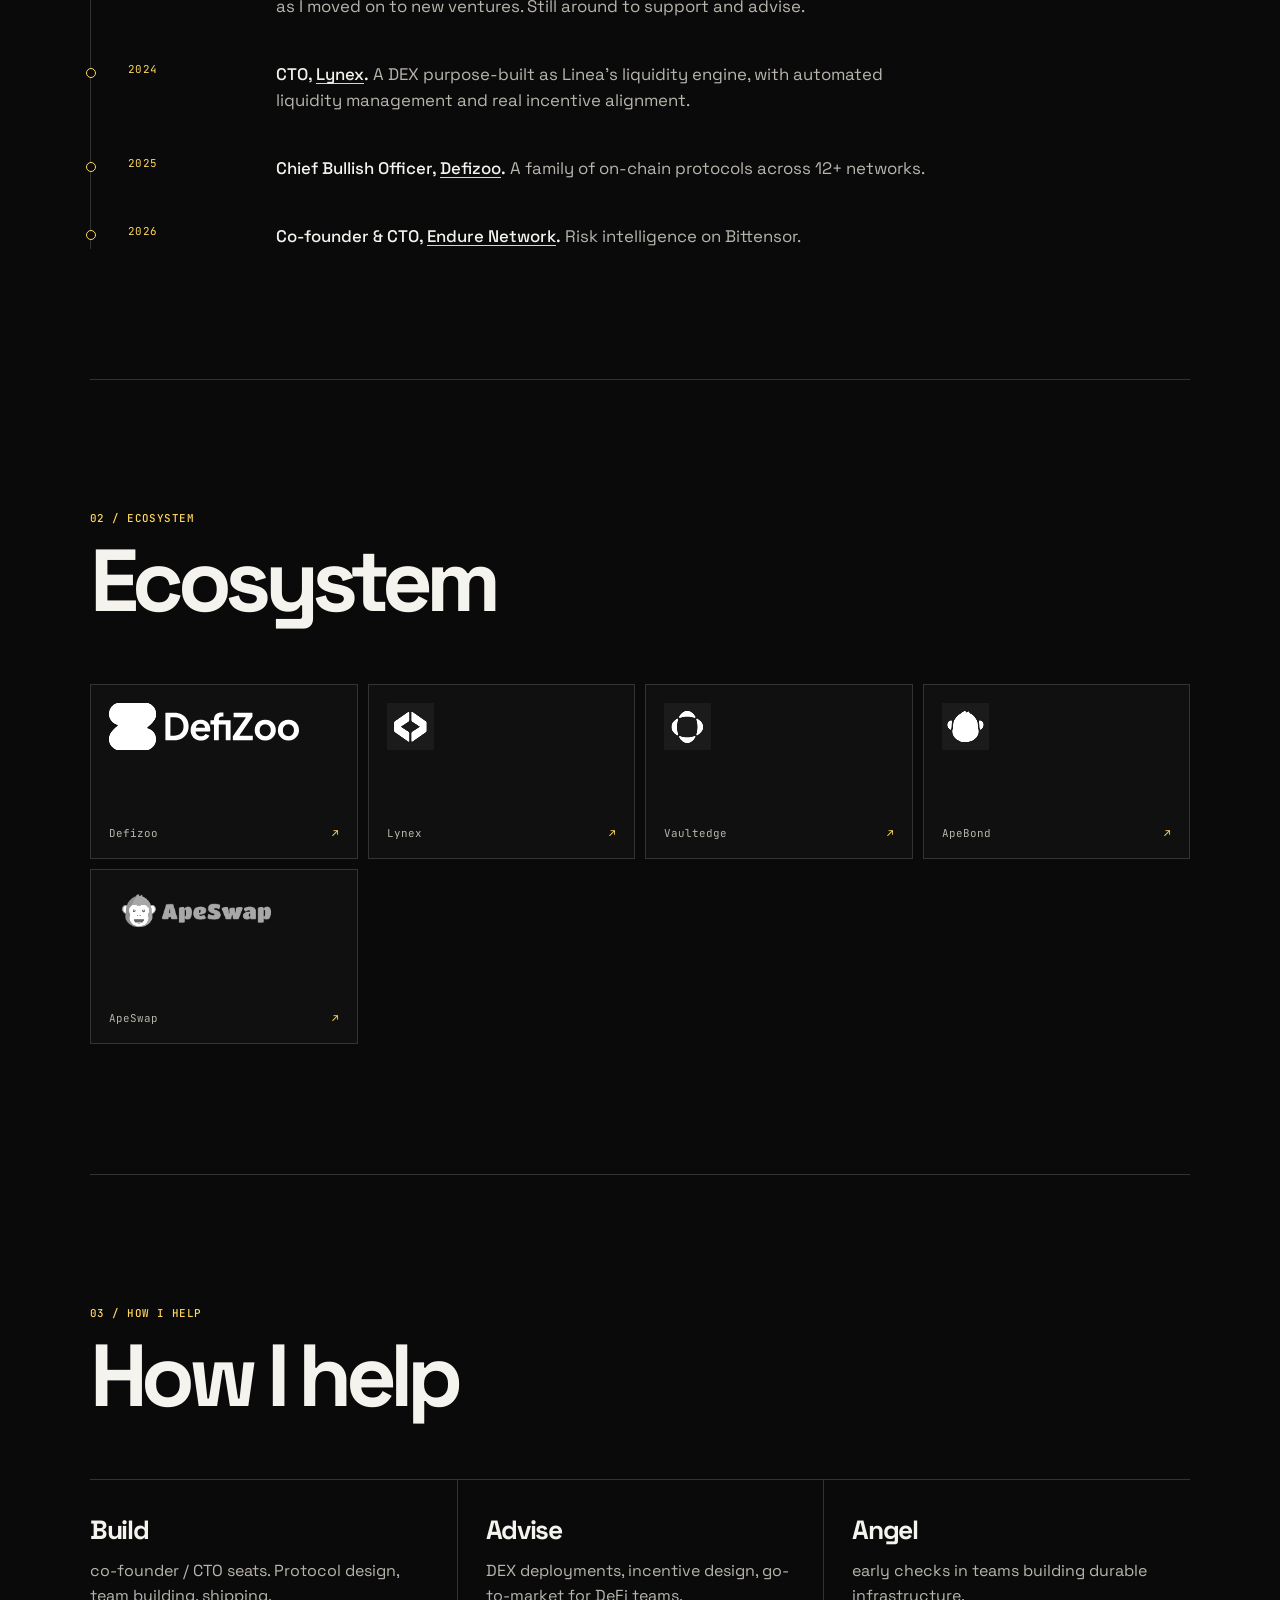
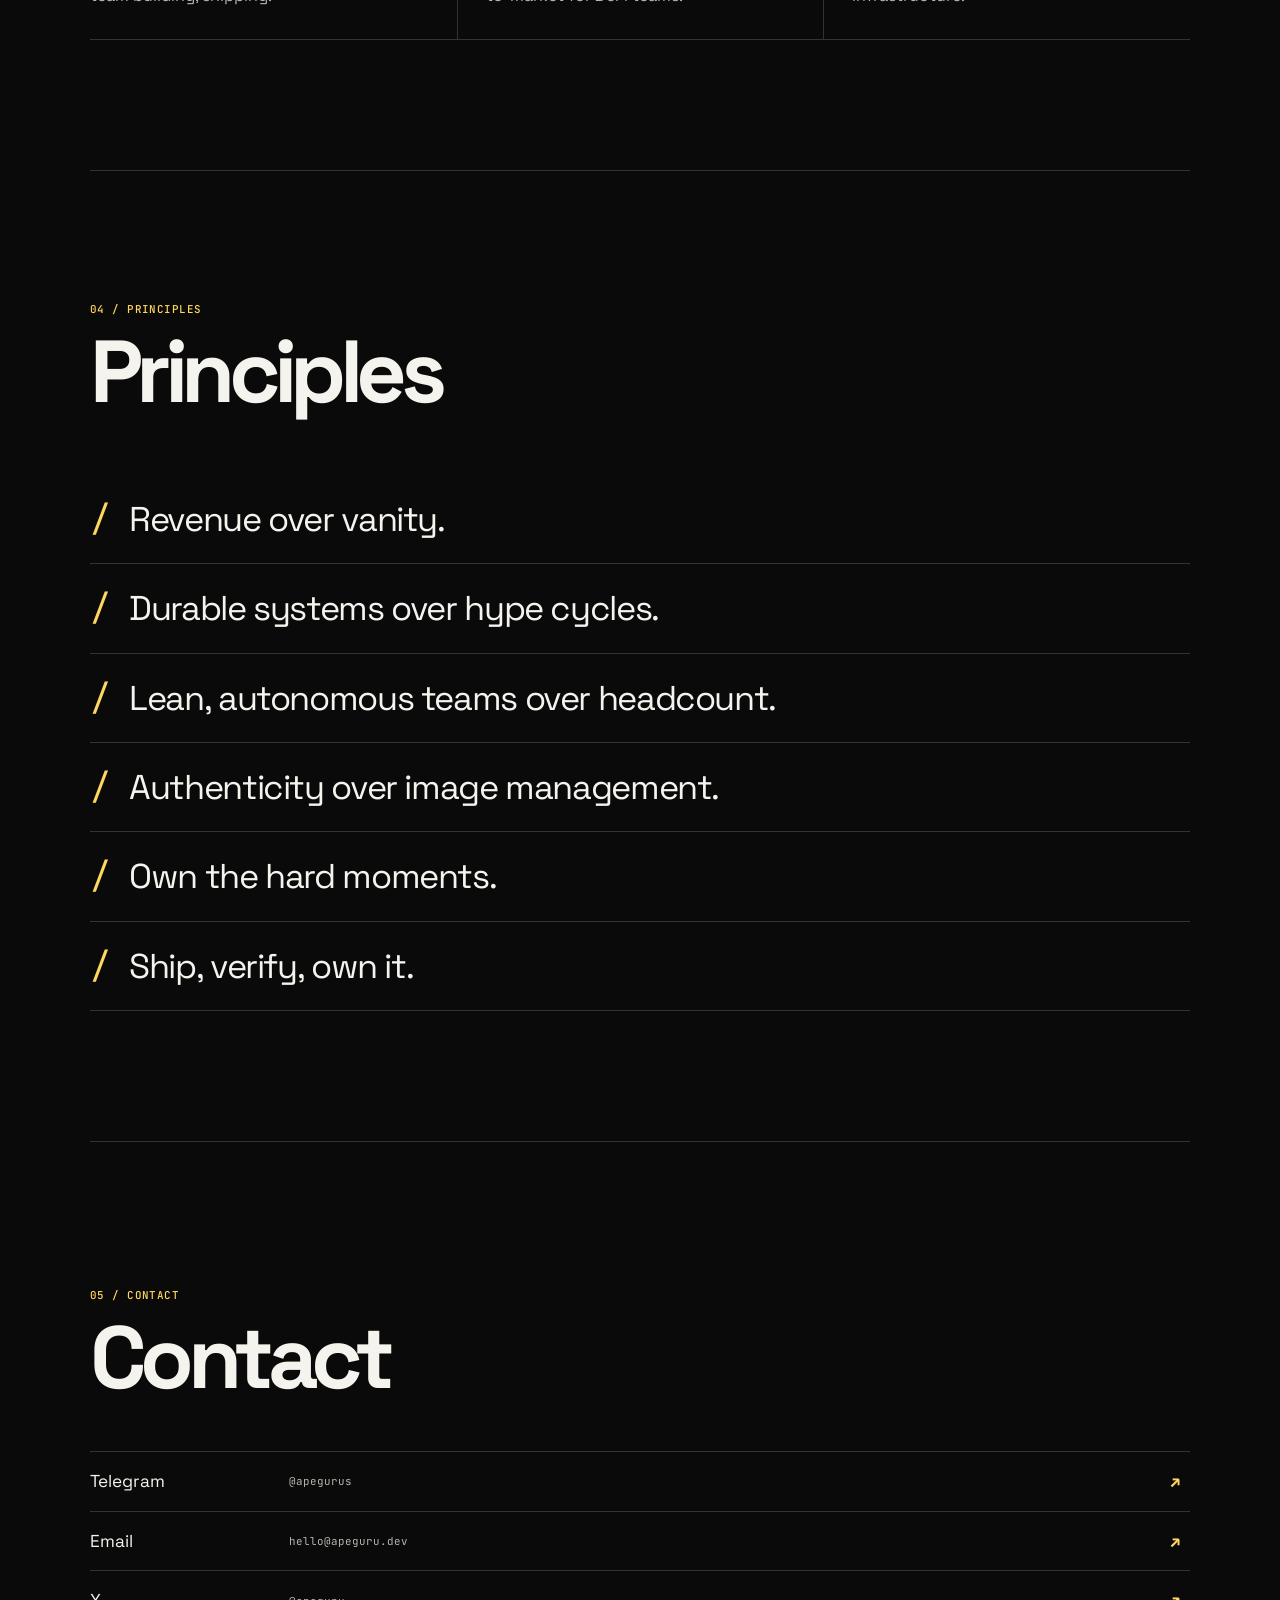
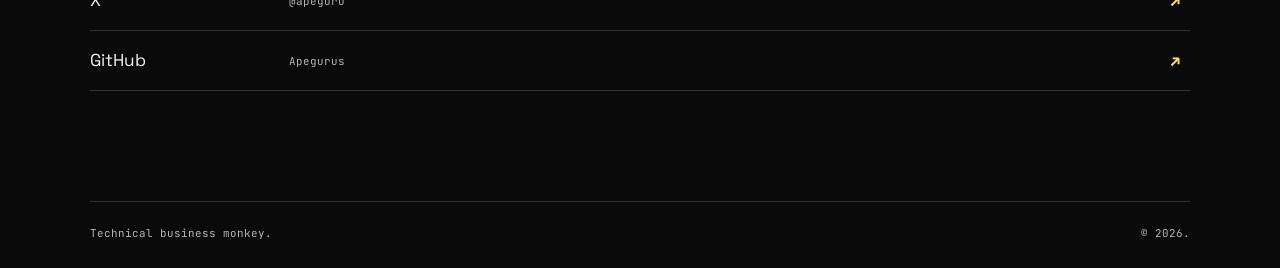
==== commit aa43450d: "Refine founder timeline and ecosystem copy" ====
--- a/index.html
+++ b/index.html
@@ -4,7 +4,7 @@
   <meta charset="utf-8">
   <meta name="viewport" content="width=device-width, initial-scale=1">
   <title>Apeguru — DeFi operator &amp; builder</title>
-  <meta name="description" content="DeFi operator &amp; builder. ApeSwap co-founder, ERC-5725 author, Lynex CTO, Chief Bullish Officer at Defizoo — now building Endure.">
+  <meta name="description" content="DeFi operator and builder. ApeSwap co-founder, ERC-5725 author, Lynex CTO, Chief Bullish Officer at Defizoo. Now building Endure Network.">
   <meta name="theme-color" content="#0A0A0A">
   <link rel="icon" type="image/svg+xml" href="assets/images/favicon.svg">
   <link rel="icon" type="image/png" sizes="32x32" href="assets/images/favicon-32.png">
@@ -12,13 +12,13 @@
   <link rel="preconnect" href="https://fonts.gstatic.com" crossorigin>
   <link href="https://fonts.googleapis.com/css2?family=JetBrains+Mono:wght@400;500;600&amp;family=Space+Grotesk:wght@400;500;600;700&amp;display=swap" rel="stylesheet">
   <meta property="og:title" content="Apeguru — DeFi operator &amp; builder">
-  <meta property="og:description" content="DeFi operator &amp; builder. ApeSwap co-founder, ERC-5725 author, Lynex CTO, Chief Bullish Officer at Defizoo — now building Endure.">
+  <meta property="og:description" content="DeFi operator and builder. ApeSwap co-founder, ERC-5725 author, Lynex CTO, Chief Bullish Officer at Defizoo. Now building Endure Network.">
   <meta property="og:type" content="website">
   <meta property="og:url" content="https://apeguru.dev/">
   <meta property="og:image" content="https://apeguru.dev/assets/images/og-image.png">
   <meta name="twitter:card" content="summary_large_image">
   <meta name="twitter:title" content="Apeguru — DeFi operator &amp; builder">
-  <meta name="twitter:description" content="DeFi operator &amp; builder. ApeSwap co-founder, ERC-5725 author, Lynex CTO, Chief Bullish Officer at Defizoo — now building Endure.">
+  <meta name="twitter:description" content="DeFi operator and builder. ApeSwap co-founder, ERC-5725 author, Lynex CTO, Chief Bullish Officer at Defizoo. Now building Endure Network.">
   <meta name="twitter:image" content="https://apeguru.dev/assets/images/og-image.png">
   <link rel="stylesheet" href="assets/css/style.css">
 </head>
@@ -44,20 +44,20 @@
     </section>
 
     <section class="now" aria-label="Now">
-      <div class="shell"><p><span>NOW /</span> Co-founder &amp; CTO, Endure (risk intelligence on Bittensor) · Chief Bullish Officer, <a href="https://www.defizoo.fi/" target="_blank" rel="noopener">Defizoo</a> · advisor &amp; angel across DeFi.</p></div>
+      <div class="shell"><p><span>NOW /</span> Co-founder &amp; CTO, <a href="http://endure.network/" target="_blank" rel="noopener">Endure Network</a> (risk intelligence on Bittensor) · Chief Bullish Officer, <a href="https://www.defizoo.fi/" target="_blank" rel="noopener">Defizoo</a> · advisor &amp; angel across DeFi.</p></div>
     </section>
 
     <section class="section shell" aria-labelledby="track-record">
       <div class="section-heading"><p class="eyebrow">01 / HISTORY</p><h2 id="track-record">Track record</h2></div>
       <ol class="timeline">
-        <li class="reveal"><time datetime="2017">2017</time><p>Went deep on crypto: investing in and learning Ethereum, GPU mining on the side. Marketing grad — coder by passion, entrepreneur by heart.</p></li>
-        <li class="reveal"><time datetime="2020">2020</time><p>Went all in as a full-stack blockchain &amp; Solidity developer.</p></li>
-        <li class="reveal"><time datetime="2021">2021</time><p><strong>Co-founder, ApeSwap.</strong> Second only to PancakeSwap during DeFi summer — peaked at $1B in TVL, facilitated over $20B in volume, generated $18M in revenue.</p><p class="timeline-stat">$1B TVL · $20B volume · $18M revenue</p></li>
-        <li class="reveal"><time datetime="2022">2022</time><p>Authored <a href="https://eips.ethereum.org/EIPS/eip-5725" target="_blank" rel="noopener">ERC-5725</a>: Transferable Vesting NFT — a Final Ethereum standard. Built the first version of <a href="https://ape.bond" target="_blank" rel="noopener">ApeBond</a>'s bond protocol on top of it, then handed it to the team as I moved to new ventures — still supporting and advising.</p></li>
-        <li class="reveal"><time datetime="2023">2023</time><p><strong>Liquid Collectibles.</strong> NFT-Fi experiments; the seed of Lynex.</p></li>
-        <li class="reveal"><time datetime="2024">2024</time><p><strong>CTO, <a href="https://www.lynex.fi" target="_blank" rel="noopener">Lynex</a>.</strong> ve(3,3) MetaDEX on Linea: concentrated liquidity, gauges, routing.</p></li>
-        <li class="reveal"><time datetime="2025">2025</time><p><strong>Chief Bullish Officer, <a href="https://www.defizoo.fi/" target="_blank" rel="noopener">Defizoo</a>.</strong> Interconnected on-chain protocols across 12+ networks — Lynex, Ocelex, Catex, Vaultedge, ApeBond.</p></li>
-        <li class="reveal"><time datetime="2026">2026</time><p><strong>Co-founder &amp; CTO, Endure.</strong> Risk intelligence on Bittensor.</p></li>
+        <li class="reveal"><time datetime="2017">2017</time><p>Started out investing and learning about ETH, played with GPU mining on the side. Marketing degree in hand; coder by passion, entrepreneur by heart. The plan was always to stitch the two together.</p></li>
+        <li class="reveal"><time datetime="2020">2020</time><p>Went all in: full-stack blockchain and Solidity developer.</p></li>
+        <li class="reveal"><time datetime="2021">2021</time><p><strong>Co-founder, ApeSwap.</strong> Second only to PancakeSwap during DeFi summer.</p><p class="timeline-stat">$1B TVL · $20B+ volume · $18M revenue</p></li>
+        <li class="reveal"><time datetime="2021">2021</time><p><strong>Liquid Collectibles.</strong> NFT-Fi experiments.</p></li>
+        <li class="reveal"><time datetime="2022">2022</time><p>Authored <a href="https://eips.ethereum.org/EIPS/eip-5725" target="_blank" rel="noopener">ERC-5725</a>, the Transferable Vesting NFT standard (now Final). Built the first version of <a href="https://ape.bond" target="_blank" rel="noopener">ApeBond</a>'s bond protocol on top of it, then handed it to the team as I moved on to new ventures. Still around to support and advise.</p></li>
+        <li class="reveal"><time datetime="2024">2024</time><p><strong>CTO, <a href="https://www.lynex.fi" target="_blank" rel="noopener">Lynex</a>.</strong> A DEX purpose-built as Linea's liquidity engine, with automated liquidity management and real incentive alignment.</p></li>
+        <li class="reveal"><time datetime="2025">2025</time><p><strong>Chief Bullish Officer, <a href="https://www.defizoo.fi/" target="_blank" rel="noopener">Defizoo</a>.</strong> A family of on-chain protocols across 12+ networks.</p></li>
+        <li class="reveal"><time datetime="2026">2026</time><p><strong>Co-founder &amp; CTO, <a href="http://endure.network/" target="_blank" rel="noopener">Endure Network</a>.</strong> Risk intelligence on Bittensor.</p></li>
       </ol>
     </section>
 
@@ -66,8 +66,6 @@
       <div class="ecosystem-grid">
         <a class="ecosystem-card" href="https://www.defizoo.fi/" target="_blank" rel="noopener"><img src="assets/images/logo-horizontal.svg" alt="Defizoo"><span>Defizoo <b aria-hidden="true">↗</b></span></a>
         <a class="ecosystem-card" href="https://www.lynex.fi/" target="_blank" rel="noopener"><img src="assets/images/dapp-lynex.svg" alt="Lynex"><span>Lynex <b aria-hidden="true">↗</b></span></a>
-        <a class="ecosystem-card" href="https://www.ocelex.fi/" target="_blank" rel="noopener"><img src="assets/images/dapp-ocelex.svg" alt="Ocelex"><span>Ocelex <b aria-hidden="true">↗</b></span></a>
-        <a class="ecosystem-card" href="https://www.catex.fi/" target="_blank" rel="noopener"><img src="assets/images/dapp-catex.svg" alt="Catex"><span>Catex <b aria-hidden="true">↗</b></span></a>
         <a class="ecosystem-card" href="https://www.vaultedge.fi" target="_blank" rel="noopener"><img src="assets/images/dapp-vaultedge.svg" alt="Vaultedge"><span>Vaultedge <b aria-hidden="true">↗</b></span></a>
         <a class="ecosystem-card" href="https://ape.bond" target="_blank" rel="noopener"><img src="assets/images/dapp-apebond.svg" alt="ApeBond"><span>ApeBond <b aria-hidden="true">↗</b></span></a>
         <a class="ecosystem-card" href="https://apeswap.finance" target="_blank" rel="noopener"><img src="assets/images/logo-horizontal-margins.webp" alt="ApeSwap"><span>ApeSwap <b aria-hidden="true">↗</b></span></a>
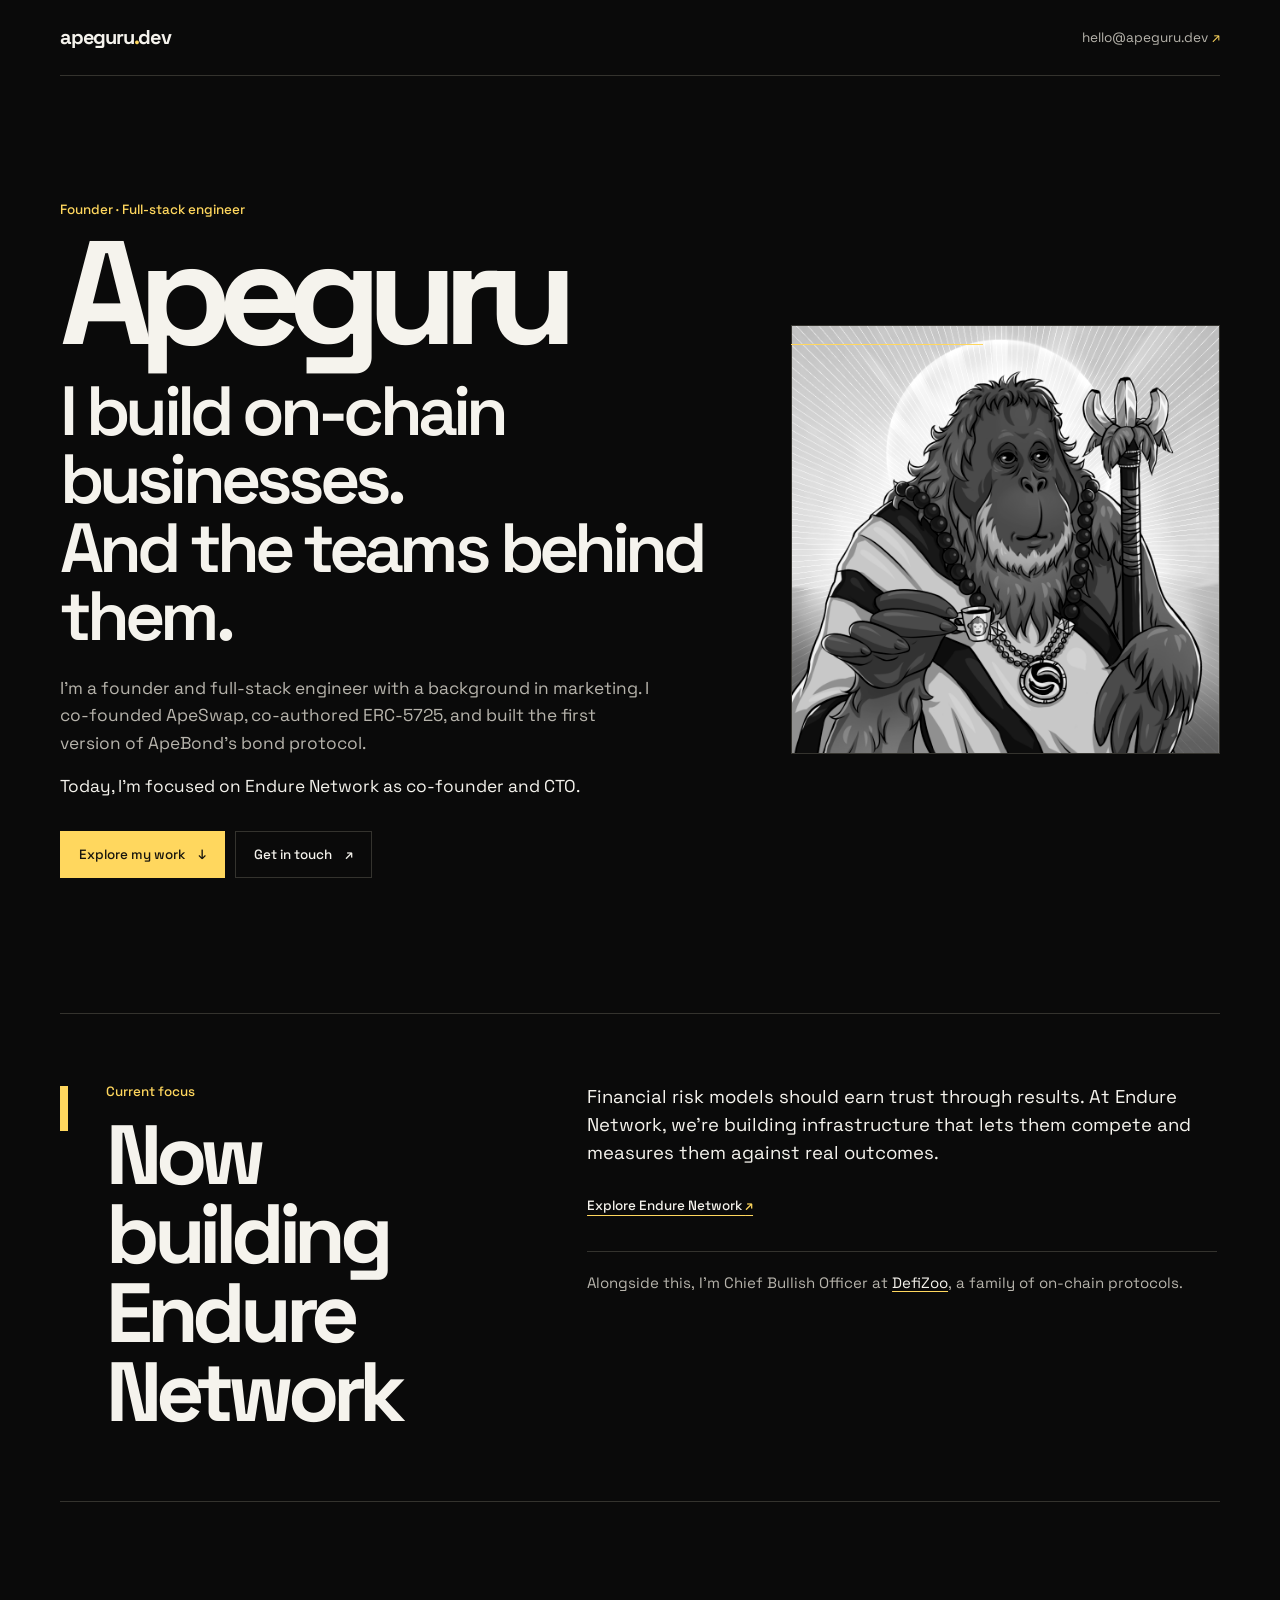
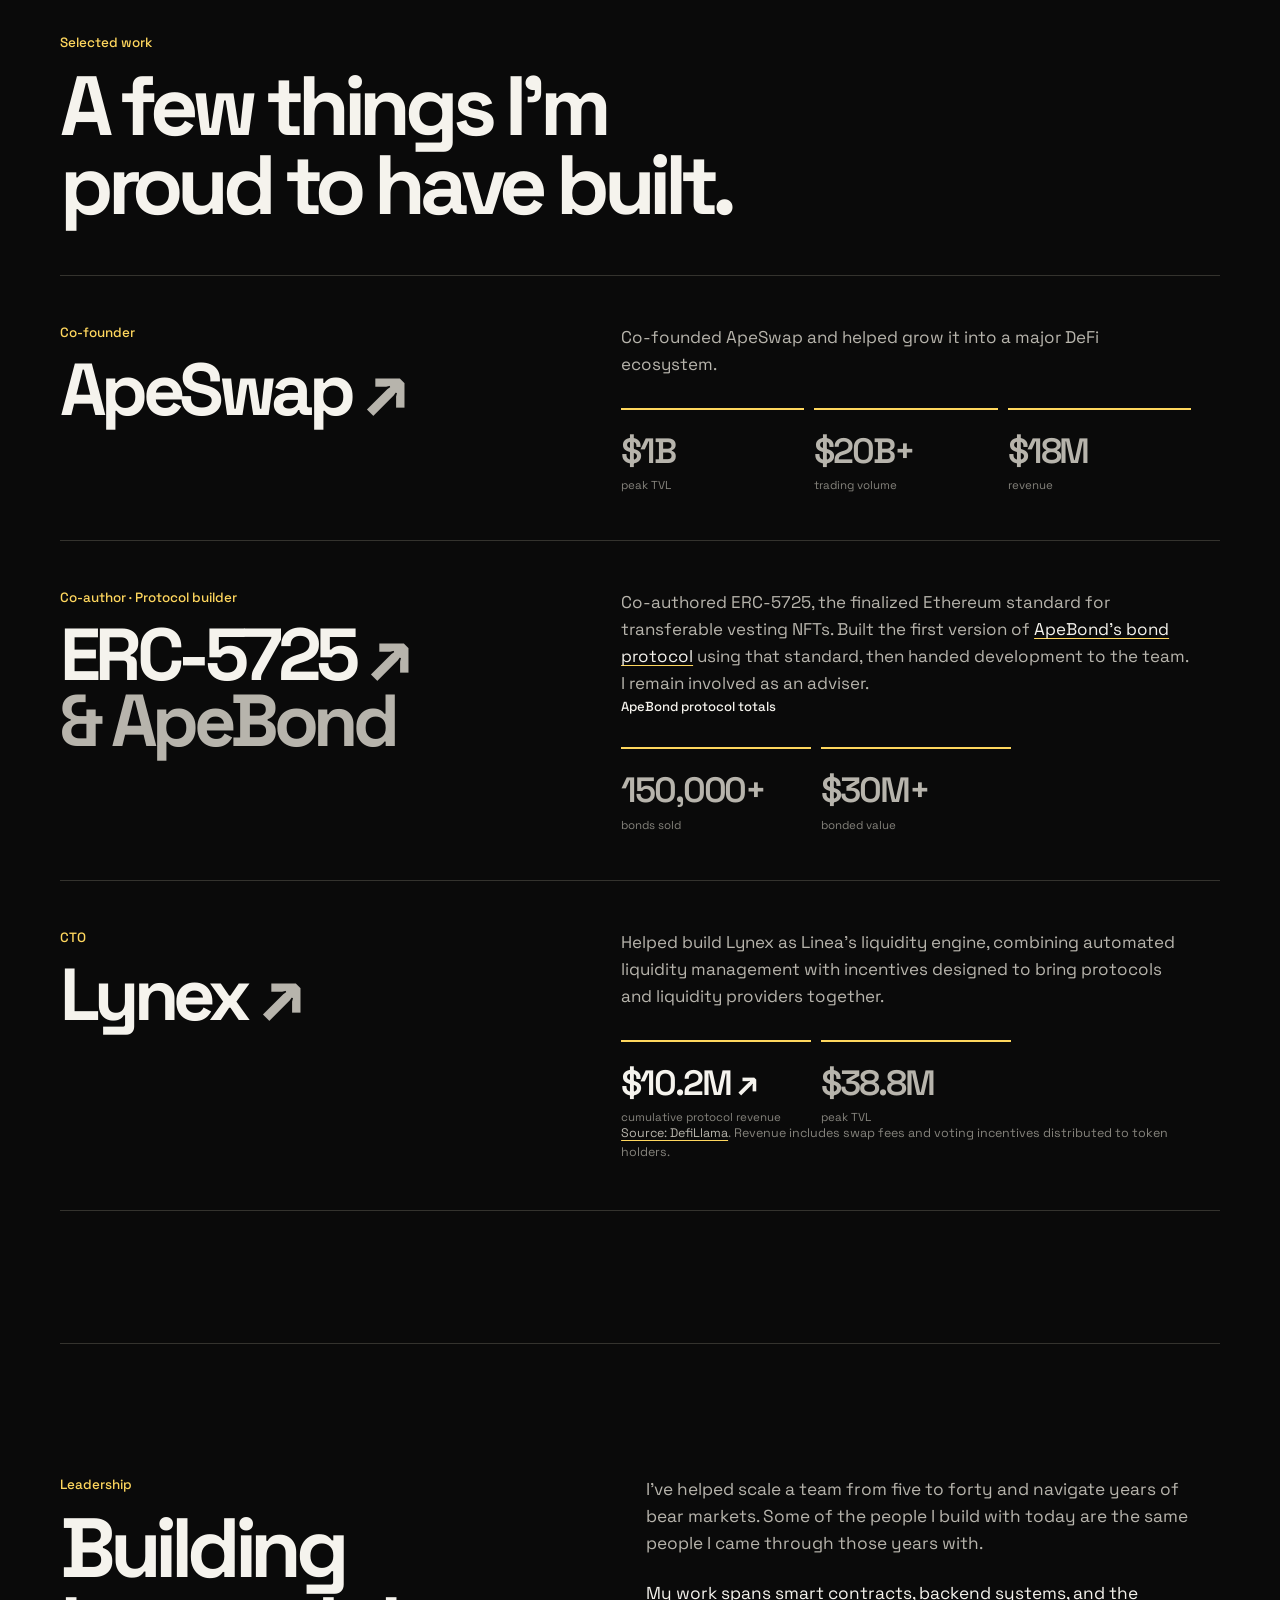
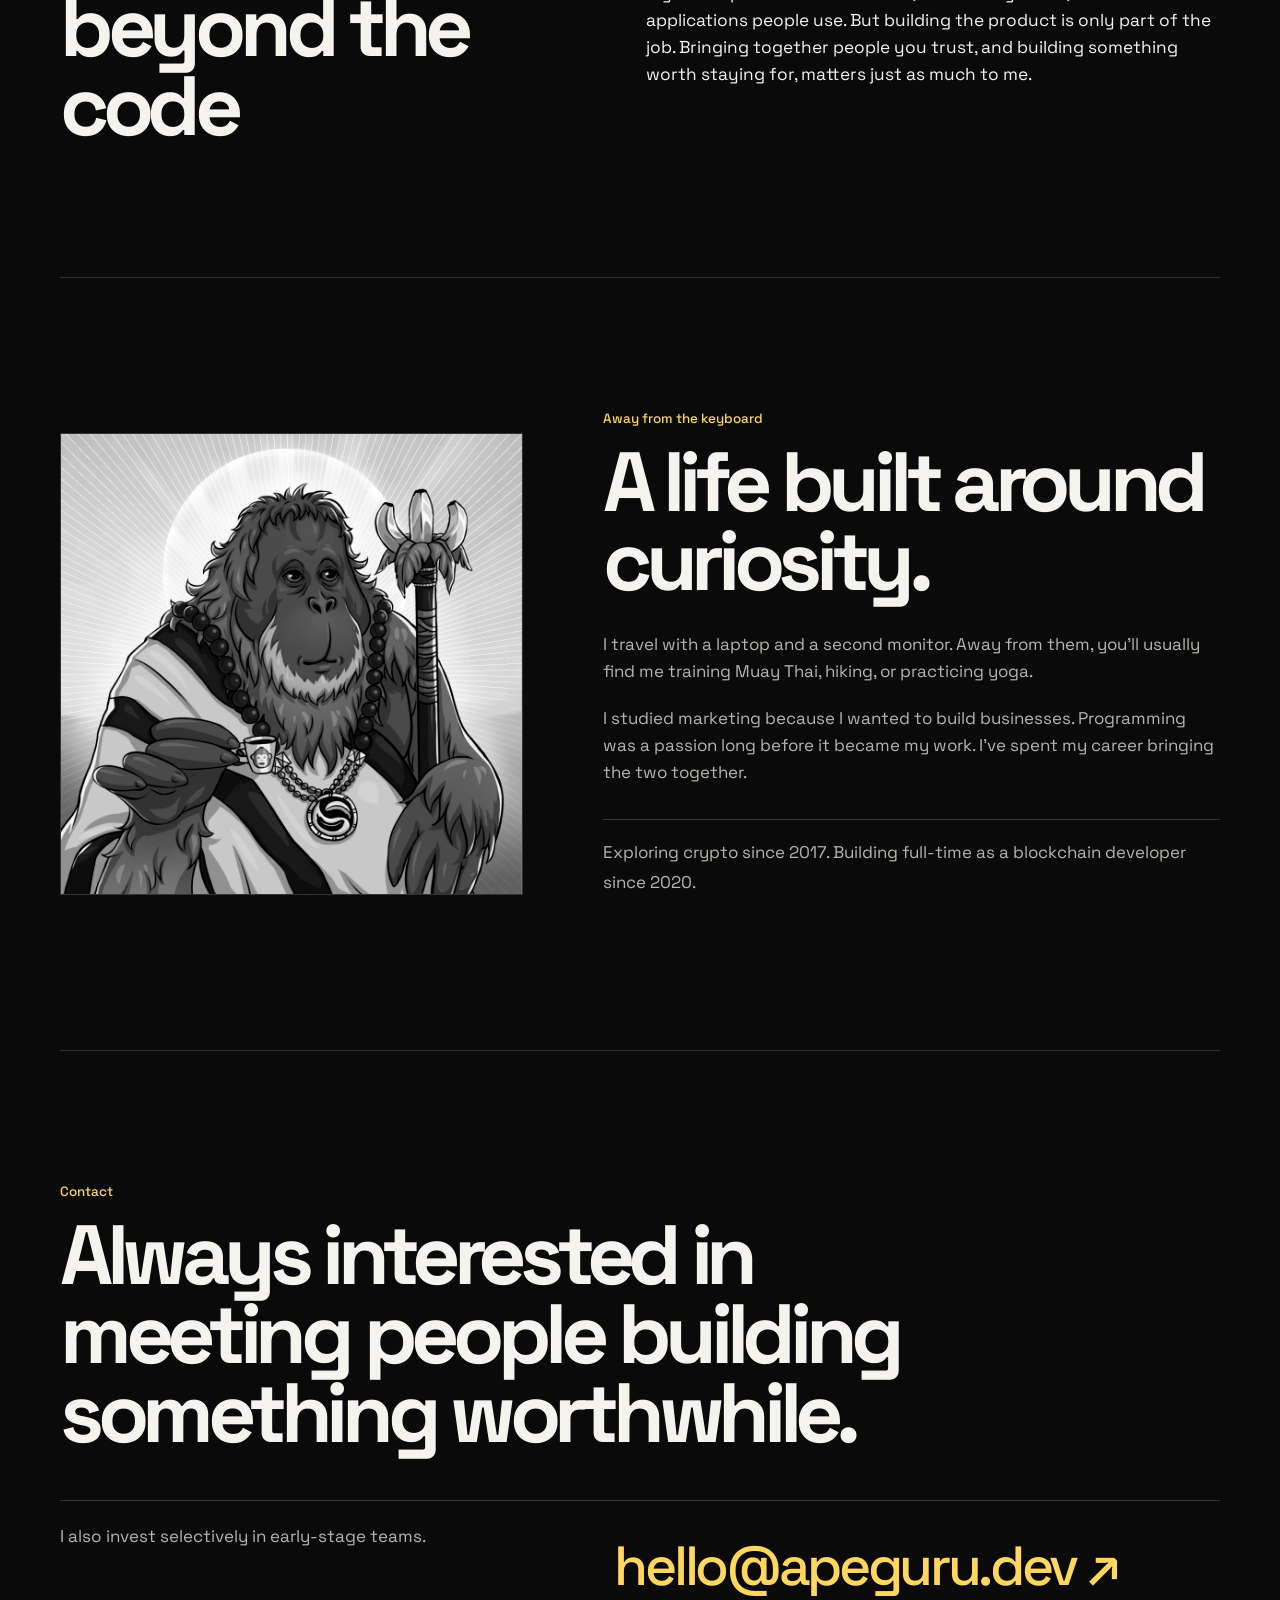
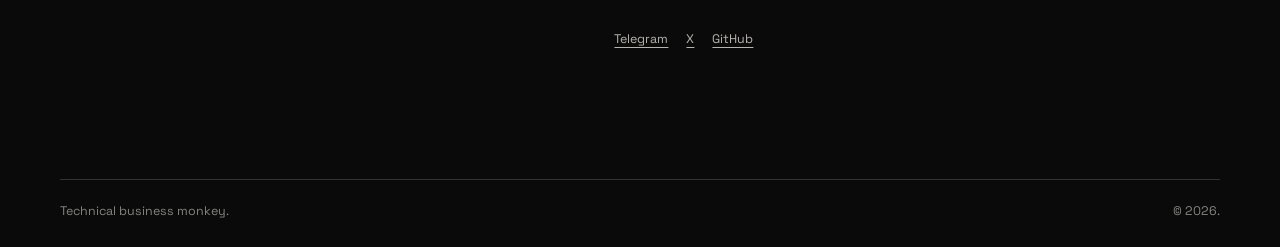
==== commit 5382b6d9: "feat: launch founder profile redesign" ====
--- a/index.html
+++ b/index.html
@@ -3,105 +3,39 @@
 <head>
   <meta charset="utf-8">
   <meta name="viewport" content="width=device-width, initial-scale=1">
-  <title>Apeguru — DeFi operator &amp; builder</title>
-  <meta name="description" content="DeFi operator and builder. ApeSwap co-founder, ERC-5725 author, Lynex CTO, Chief Bullish Officer at Defizoo. Now building Endure Network.">
+  <title>Apeguru | Founder &amp; Full-stack engineer</title>
+  <meta name="description" content="Apeguru is a founder and full-stack engineer. Co-founder of ApeSwap, co-author of ERC-5725, and co-founder and CTO of Endure Network.">
   <meta name="theme-color" content="#0A0A0A">
   <link rel="icon" type="image/svg+xml" href="assets/images/favicon.svg">
   <link rel="icon" type="image/png" sizes="32x32" href="assets/images/favicon-32.png">
   <link rel="preconnect" href="https://fonts.googleapis.com">
   <link rel="preconnect" href="https://fonts.gstatic.com" crossorigin>
-  <link href="https://fonts.googleapis.com/css2?family=JetBrains+Mono:wght@400;500;600&amp;family=Space+Grotesk:wght@400;500;600;700&amp;display=swap" rel="stylesheet">
-  <meta property="og:title" content="Apeguru — DeFi operator &amp; builder">
-  <meta property="og:description" content="DeFi operator and builder. ApeSwap co-founder, ERC-5725 author, Lynex CTO, Chief Bullish Officer at Defizoo. Now building Endure Network.">
-  <meta property="og:type" content="website">
-  <meta property="og:url" content="https://apeguru.dev/">
-  <meta property="og:image" content="https://apeguru.dev/assets/images/og-image.png">
-  <meta name="twitter:card" content="summary_large_image">
-  <meta name="twitter:title" content="Apeguru — DeFi operator &amp; builder">
-  <meta name="twitter:description" content="DeFi operator and builder. ApeSwap co-founder, ERC-5725 author, Lynex CTO, Chief Bullish Officer at Defizoo. Now building Endure Network.">
-  <meta name="twitter:image" content="https://apeguru.dev/assets/images/og-image.png">
+  <link href="https://fonts.googleapis.com/css2?family=JetBrains+Mono:wght@400;500&amp;family=Space+Grotesk:wght@400;500;600;700&amp;display=swap" rel="stylesheet">
+  <meta property="og:title" content="Apeguru — Founder &amp; Full-stack engineer">
+  <meta property="og:description" content="Founder and full-stack engineer. Co-founder of ApeSwap, co-author of ERC-5725, and now building Endure Network.">
+  <meta property="og:type" content="website"><meta property="og:url" content="https://apeguru.dev/"><meta property="og:image" content="https://apeguru.dev/assets/images/og-image.png">
+  <meta name="twitter:card" content="summary_large_image"><meta name="twitter:title" content="Apeguru — Founder &amp; Full-stack engineer"><meta name="twitter:description" content="Founder and full-stack engineer. Co-founder of ApeSwap, co-author of ERC-5725, and now building Endure Network."><meta name="twitter:image" content="https://apeguru.dev/assets/images/og-image.png">
   <link rel="stylesheet" href="assets/css/style.css">
+  <link rel="stylesheet" href="assets/css/typography.css">
 </head>
 <body>
   <a class="skip-link" href="#main">Skip to content</a>
-  <header class="site-header shell">
-    <a class="wordmark" href="#top" aria-label="Apeguru home">apeguru<span>.</span>dev</a>
-    <a class="header-contact" href="https://t.me/apegurus" target="_blank" rel="noopener">Telegram <span aria-hidden="true">↗</span></a>
-  </header>
-
+  <header class="site-header shell"><a class="wordmark" href="#top" aria-label="Apeguru home">apeguru<span>.</span>dev</a><a class="header-email" href="mailto:hello@apeguru.dev">hello@apeguru.dev <span aria-hidden="true">↗</span></a></header>
   <main id="main">
     <section class="hero shell" id="top" aria-labelledby="hero-title">
-      <div class="hero-copy">
-        <p class="eyebrow">DEFI OPERATOR · BUILDER · SINCE 2017</p>
-        <h1 id="hero-title">Apeguru</h1>
-        <p class="hero-subline">I turn complex problems into simple, beautiful, intuitive businesses.<span class="cursor" aria-hidden="true">_</span></p>
-        <div class="hero-actions" aria-label="Contact Apeguru">
-          <a class="button button-primary" href="https://t.me/apegurus" target="_blank" rel="noopener">Telegram <span aria-hidden="true">↗</span></a>
-          <a class="button button-quiet" href="mailto:hello@apeguru.dev">Email <span aria-hidden="true">↗</span></a>
-        </div>
-      </div>
-      <div class="avatar-frame"><img src="assets/images/apeguru.png" alt="Apeguru"></div>
+      <div class="hero-copy"><p class="kicker">Founder · Full-stack engineer</p><h1 id="hero-title">Apeguru</h1><p class="hero-statement">I build on-chain businesses.<br>And the teams behind them.</p><p class="hero-body">I’m a founder and full-stack engineer with a background in marketing. I co-founded ApeSwap, co-authored ERC-5725, and built the first version of ApeBond’s bond protocol.</p><p class="hero-followup">Today, I’m focused on Endure Network as co-founder and CTO.</p><div class="hero-actions"><a class="button button-primary" href="#work">Explore my work <span aria-hidden="true">↓</span></a><a class="button button-quiet" href="mailto:hello@apeguru.dev">Get in touch <span aria-hidden="true">↗</span></a></div></div>
+      <figure class="portrait"><img src="assets/images/apeguru.png" alt="Illustration of Apeguru with a lynx"></figure>
     </section>
-
-    <section class="now" aria-label="Now">
-      <div class="shell"><p><span>NOW /</span> Co-founder &amp; CTO, <a href="http://endure.network/" target="_blank" rel="noopener">Endure Network</a> (risk intelligence on Bittensor) · Chief Bullish Officer, <a href="https://www.defizoo.fi/" target="_blank" rel="noopener">Defizoo</a> · advisor &amp; angel across DeFi.</p></div>
-    </section>
-
-    <section class="section shell" aria-labelledby="track-record">
-      <div class="section-heading"><p class="eyebrow">01 / HISTORY</p><h2 id="track-record">Track record</h2></div>
-      <ol class="timeline">
-        <li class="reveal"><time datetime="2017">2017</time><p>Started out investing and learning about ETH, played with GPU mining on the side. Marketing degree in hand; coder by passion, entrepreneur by heart. The plan was always to stitch the two together.</p></li>
-        <li class="reveal"><time datetime="2020">2020</time><p>Went all in: full-stack blockchain and Solidity developer.</p></li>
-        <li class="reveal"><time datetime="2021">2021</time><p><strong>Co-founder, ApeSwap.</strong> Second only to PancakeSwap during DeFi summer.</p><p class="timeline-stat">$1B TVL · $20B+ volume · $18M revenue</p></li>
-        <li class="reveal"><time datetime="2021">2021</time><p><strong>Liquid Collectibles.</strong> NFT-Fi experiments.</p></li>
-        <li class="reveal"><time datetime="2022">2022</time><p>Authored <a href="https://eips.ethereum.org/EIPS/eip-5725" target="_blank" rel="noopener">ERC-5725</a>, the Transferable Vesting NFT standard (now Final). Built the first version of <a href="https://ape.bond" target="_blank" rel="noopener">ApeBond</a>'s bond protocol on top of it, then handed it to the team as I moved on to new ventures. Still around to support and advise.</p></li>
-        <li class="reveal"><time datetime="2024">2024</time><p><strong>CTO, <a href="https://www.lynex.fi" target="_blank" rel="noopener">Lynex</a>.</strong> A DEX purpose-built as Linea's liquidity engine, with automated liquidity management and real incentive alignment.</p></li>
-        <li class="reveal"><time datetime="2025">2025</time><p><strong>Chief Bullish Officer, <a href="https://www.defizoo.fi/" target="_blank" rel="noopener">Defizoo</a>.</strong> A family of on-chain protocols across 12+ networks.</p></li>
-        <li class="reveal"><time datetime="2026">2026</time><p><strong>Co-founder &amp; CTO, <a href="http://endure.network/" target="_blank" rel="noopener">Endure Network</a>.</strong> Risk intelligence on Bittensor.</p></li>
-      </ol>
-    </section>
-
-    <section class="section shell" aria-labelledby="ecosystem">
-      <div class="section-heading"><p class="eyebrow">02 / ECOSYSTEM</p><h2 id="ecosystem">Ecosystem</h2></div>
-      <div class="ecosystem-grid">
-        <a class="ecosystem-card" href="https://www.defizoo.fi/" target="_blank" rel="noopener"><img src="assets/images/logo-horizontal.svg" alt="Defizoo"><span>Defizoo <b aria-hidden="true">↗</b></span></a>
-        <a class="ecosystem-card" href="https://www.lynex.fi/" target="_blank" rel="noopener"><img src="assets/images/dapp-lynex.svg" alt="Lynex"><span>Lynex <b aria-hidden="true">↗</b></span></a>
-        <a class="ecosystem-card" href="https://www.vaultedge.fi" target="_blank" rel="noopener"><img src="assets/images/dapp-vaultedge.svg" alt="Vaultedge"><span>Vaultedge <b aria-hidden="true">↗</b></span></a>
-        <a class="ecosystem-card" href="https://ape.bond" target="_blank" rel="noopener"><img src="assets/images/dapp-apebond.svg" alt="ApeBond"><span>ApeBond <b aria-hidden="true">↗</b></span></a>
-        <a class="ecosystem-card" href="https://apeswap.finance" target="_blank" rel="noopener"><img src="assets/images/logo-horizontal-margins.webp" alt="ApeSwap"><span>ApeSwap <b aria-hidden="true">↗</b></span></a>
-      </div>
-    </section>
-
-    <section class="section shell" aria-labelledby="help">
-      <div class="section-heading"><p class="eyebrow">03 / HOW I HELP</p><h2 id="help">How I help</h2></div>
-      <div class="help-grid">
-        <article><h3>Build</h3><p>co-founder / CTO seats. Protocol design, team building, shipping.</p></article>
-        <article><h3>Advise</h3><p>DEX deployments, incentive design, go-to-market for DeFi teams.</p></article>
-        <article><h3>Angel</h3><p>early checks in teams building durable infrastructure.</p></article>
-      </div>
-    </section>
-
-    <section class="section shell principles" aria-labelledby="principles">
-      <div class="section-heading"><p class="eyebrow">04 / PRINCIPLES</p><h2 id="principles">Principles</h2></div>
-      <ul>
-        <li>Revenue over vanity.</li><li>Durable systems over hype cycles.</li><li>Lean, autonomous teams over headcount.</li><li>Authenticity over image management.</li><li>Own the hard moments.</li><li>Ship, verify, own it.</li>
-      </ul>
-    </section>
-
-    <section class="contact shell" aria-labelledby="contact">
-      <p class="eyebrow">05 / CONTACT</p>
-      <h2 id="contact">Contact</h2>
-      <div class="contact-links">
-        <a href="https://t.me/apegurus" target="_blank" rel="noopener">Telegram <span>@apegurus</span><b aria-hidden="true">↗</b></a>
-        <a href="mailto:hello@apeguru.dev">Email <span>hello@apeguru.dev</span><b aria-hidden="true">↗</b></a>
-        <a href="https://x.com/apeguru" target="_blank" rel="noopener">X <span>@apeguru</span><b aria-hidden="true">↗</b></a>
-        <a href="https://github.com/Apegurus" target="_blank" rel="noopener">GitHub <span>Apegurus</span><b aria-hidden="true">↗</b></a>
-      </div>
-    </section>
+    <section class="focus shell" aria-labelledby="focus-title"><div class="focus-mark" aria-hidden="true"></div><div class="focus-copy"><p class="kicker">Current focus</p><h2 id="focus-title">Now building Endure Network</h2></div><div class="focus-detail"><p>Financial risk models should earn trust through results. At Endure Network, we’re building infrastructure that lets them compete and measures them against real outcomes.</p><a class="text-link" href="https://endure.network/" target="_blank" rel="noopener">Explore Endure Network <span aria-hidden="true">↗</span></a><p class="affiliation">Alongside this, I’m Chief Bullish Officer at <a href="https://www.defizoo.fi/" target="_blank" rel="noopener">DefiZoo</a>, a family of on-chain protocols.</p></div></section>
+    <section class="work shell" id="work" aria-labelledby="work-title"><div class="section-intro"><p class="kicker">Selected work</p><h2 id="work-title">A few things I’m proud to have built.</h2></div><div class="work-list">
+      <article class="work-piece"><div class="work-title"><p class="work-label">Co-founder</p><h3><a href="https://apeswap.finance" target="_blank" rel="noopener">ApeSwap <span aria-hidden="true">↗</span></a></h3></div><div class="work-copy"><p>Co-founded ApeSwap and helped grow it into a major DeFi ecosystem.</p><dl class="metrics"><div><dt>$1B</dt><dd>peak TVL</dd></div><div><dt>$20B+</dt><dd>trading volume</dd></div><div><dt>$18M</dt><dd>revenue</dd></div></dl></div></article>
+      <article class="work-piece"><div class="work-title"><p class="work-label">Co-author · Protocol builder</p><h3><a href="https://eips.ethereum.org/EIPS/eip-5725" target="_blank" rel="noopener">ERC-5725 <span aria-hidden="true">↗</span></a><br><span>&amp; ApeBond</span></h3></div><div class="work-copy"><p>Co-authored ERC-5725, the finalized Ethereum standard for transferable vesting NFTs. Built the first version of <a href="https://ape.bond" target="_blank" rel="noopener">ApeBond’s bond protocol</a> using that standard, then handed development to the team. I remain involved as an adviser.</p><p class="metric-caption">ApeBond protocol totals</p><dl class="metrics metrics-two"><div><dt>150,000+</dt><dd>bonds sold</dd></div><div><dt>$30M+</dt><dd>bonded value</dd></div></dl></div></article>
+      <article class="work-piece"><div class="work-title"><p class="work-label">CTO</p><h3><a href="https://www.lynex.fi/" target="_blank" rel="noopener">Lynex <span aria-hidden="true">↗</span></a></h3></div><div class="work-copy"><p>Helped build Lynex as Linea’s liquidity engine, combining automated liquidity management with incentives designed to bring protocols and liquidity providers together.</p><dl class="metrics metrics-two"><div><dt><a href="https://defillama.com/protocol/lynex" target="_blank" rel="noopener">$10.2M <span aria-hidden="true">↗</span></a></dt><dd>cumulative protocol revenue</dd></div><div><dt title="Peak: $38,825,063 on June 10, 2024 UTC">$38.8M</dt><dd>peak TVL</dd></div></dl><p class="metric-note"><a href="https://defillama.com/protocol/lynex" target="_blank" rel="noopener">Source: DefiLlama</a>. Revenue includes swap fees and voting incentives distributed to token holders.</p></div></article>
+    </div></section>
+    <section class="leadership shell" aria-labelledby="leadership-title"><div><p class="kicker">Leadership</p><h2 id="leadership-title">Building beyond the code</h2></div><div class="leadership-copy"><p>I’ve helped scale a team from five to forty and navigate years of bear markets. Some of the people I build with today are the same people I came through those years with.</p><p>My work spans smart contracts, backend systems, and the applications people use. But building the product is only part of the job. Bringing together people you trust, and building something worth staying for, matters just as much to me.</p></div></section>
+    <section class="personal shell" aria-labelledby="personal-title"><div class="personal-art"><img src="assets/images/apeguru-1.png" alt="Apeguru illustration"></div><div class="personal-copy"><p class="kicker">Away from the keyboard</p><h2 id="personal-title">A life built around curiosity.</h2><p>I travel with a laptop and a second monitor. Away from them, you’ll usually find me training Muay Thai, hiking, or practicing yoga.</p><p>I studied marketing because I wanted to build businesses. Programming was a passion long before it became my work. I’ve spent my career bringing the two together.</p><p class="background-line">Exploring crypto since 2017. Building full-time as a blockchain developer since 2020.</p></div></section>
+    <section class="contact shell" aria-labelledby="contact-title"><p class="kicker">Contact</p><h2 id="contact-title">Always interested in meeting people building something worthwhile.</h2><div class="contact-bottom"><div><p>I also invest selectively in early-stage teams.</p></div><div class="contact-links"><a class="contact-email" href="mailto:hello@apeguru.dev">hello@apeguru.dev <span aria-hidden="true">↗</span></a><p><a href="https://t.me/apegurus" target="_blank" rel="noopener">Telegram</a><a href="https://x.com/apeguru" target="_blank" rel="noopener">X</a><a href="https://github.com/Apegurus" target="_blank" rel="noopener">GitHub</a></p></div></div></section>
   </main>
-
   <footer class="site-footer shell"><p>Technical business monkey.</p><p>© 2026.</p></footer>
-  <div class="mobile-contact"><a href="https://t.me/apegurus" target="_blank" rel="noopener">Telegram <span aria-hidden="true">↗</span></a><a href="mailto:hello@apeguru.dev">Email <span aria-hidden="true">↗</span></a></div>
-  <script src="assets/js/main.js"></script>
 </body>
 </html>
--- a/assets/css/style.css
+++ b/assets/css/style.css
@@ -1 +1 @@
-:root{--bg:#0a0a0a;--text:#f5f3ed;--muted:#b8b5ad;--line:#33332f;--accent:#ffd75e;--shell:1100px}*{box-sizing:border-box}html{scroll-behavior:smooth}body{margin:0;min-width:0;background:var(--bg);color:var(--text);font-family:"Space Grotesk",Arial,sans-serif;font-size:16px;line-height:1.55}.shell{width:min(calc(100% - 40px),var(--shell));margin-inline:auto}.skip-link{position:fixed;top:12px;left:12px;z-index:10;padding:8px 12px;background:var(--accent);color:#111;transform:translateY(-150%)}.skip-link:focus{transform:none}a{color:inherit;text-decoration:none}.site-header{height:75px;display:flex;align-items:center;justify-content:space-between;border-bottom:1px solid var(--line)}.wordmark{font-weight:700;letter-spacing:-.06em;font-size:1.3rem}.wordmark span{color:var(--accent)}.header-contact,.eyebrow,.now p,time,.timeline-stat{font-family:"JetBrains Mono",monospace;font-size:.68rem;letter-spacing:.04em}.header-contact{color:var(--muted);transition:color .2s}.header-contact:hover{color:var(--accent)}.hero{min-height:calc(100svh - 75px);padding:84px 0 74px;display:grid;gap:42px;align-items:center}.eyebrow{margin:0 0 14px;color:var(--accent);font-weight:500}.hero h1,h2,h3,p{margin-top:0}.hero h1{font-size:clamp(4.25rem,16vw,10rem);line-height:.82;letter-spacing:-.095em;margin-bottom:28px}.hero-subline{font-size:clamp(1.25rem,3.2vw,2rem);line-height:1.26;max-width:610px;letter-spacing:-.035em;margin-bottom:30px}.cursor{color:var(--accent);font-family:"JetBrains Mono",monospace;animation:blink 1s step-end infinite}.hero-actions{display:flex;flex-wrap:wrap;gap:10px}.button{font-family:"JetBrains Mono",monospace;font-size:.75rem;display:inline-flex;align-items:center;gap:12px;padding:13px 17px;border:1px solid var(--line);transition:.2s}.button-primary{background:var(--accent);border-color:var(--accent);color:#15130c}.button-primary:hover{background:#ffe58f}.button-quiet:hover{border-color:var(--accent);color:var(--accent)}.avatar-frame{width:min(68vw,380px);justify-self:end;position:relative;border:1px solid var(--line);background:#151515}.avatar-frame:before{content:"PROFILE / APEGURU";position:absolute;z-index:1;top:10px;left:10px;color:var(--accent);font:500 .58rem "JetBrains Mono",monospace;letter-spacing:.05em}.avatar-frame img{width:100%;display:block;mix-blend-mode:luminosity;filter:contrast(1.08)}.now{border-top:1px solid var(--line);border-bottom:1px solid var(--line);padding:19px 0}.now p{margin:0;line-height:1.7;color:var(--muted)}.now p span,.now a{color:var(--accent)}.now a{text-decoration:underline;text-underline-offset:3px}.section{padding:96px 0;border-bottom:1px solid var(--line)}.section-heading{margin-bottom:48px}.section h2,.contact h2{font-size:clamp(2.5rem,7vw,5.5rem);letter-spacing:-.075em;line-height:.9;margin:0}.timeline{padding:0;margin:0;list-style:none;border-left:1px solid var(--line)}.timeline li{position:relative;padding:0 0 42px 28px;display:grid;gap:10px}.timeline li:last-child{padding-bottom:0}.timeline li:before{content:"";position:absolute;width:8px;height:8px;border:1px solid var(--accent);border-radius:50%;background:var(--bg);left:-5px;top:7px}.timeline time{color:var(--accent)}.timeline p{margin:0;max-width:670px;color:var(--muted);font-size:1.05rem}.timeline strong,.timeline a{color:var(--text);font-weight:500}.timeline a{text-decoration:underline;text-decoration-color:var(--accent);text-underline-offset:3px}.timeline-stat{color:var(--accent)!important;font-size:.69rem!important}.ecosystem-grid{display:grid;grid-template-columns:repeat(2,minmax(0,1fr));gap:10px}.ecosystem-card{min-width:0;min-height:145px;padding:18px;border:1px solid var(--line);display:flex;flex-direction:column;justify-content:space-between;background:#101010;transition:transform .2s,border-color .2s}.ecosystem-card:hover{transform:translateY(-4px);border-color:var(--accent)}.ecosystem-card img{max-width:100%;max-height:47px;width:auto;height:auto;object-fit:contain;object-position:left center;filter:grayscale(1) brightness(1.5)}.ecosystem-card span{font:400 .68rem "JetBrains Mono",monospace;color:var(--muted)}.ecosystem-card b,.contact-links b{color:var(--accent);float:right}.help-grid{display:grid;gap:0;border-top:1px solid var(--line)}.help-grid article{padding:28px 0;border-bottom:1px solid var(--line)}.help-grid h3{font-size:1.65rem;letter-spacing:-.05em;margin-bottom:8px}.help-grid p{color:var(--muted);max-width:315px;margin-bottom:0}.principles ul{margin:0;padding:0;list-style:none;display:grid;gap:0}.principles li{padding:17px 0;border-bottom:1px solid var(--line);font-size:clamp(1.25rem,3vw,2.15rem);letter-spacing:-.04em}.principles li:before{content:"/ ";color:var(--accent);font-family:"JetBrains Mono",monospace}.contact{padding:110px 0 92px}.contact h2{max-width:750px;margin-bottom:54px}.contact-links{border-top:1px solid var(--line)}.contact-links a{display:grid;grid-template-columns:minmax(0,1fr) auto 20px;align-items:center;gap:9px;padding:16px 0;border-bottom:1px solid var(--line);font-size:1.08rem;transition:color .2s}.contact-links a:hover{color:var(--accent)}.contact-links span{font:400 .68rem "JetBrains Mono",monospace;color:var(--muted);overflow-wrap:anywhere}.site-footer{border-top:1px solid var(--line);padding:24px 0 88px;display:flex;justify-content:space-between;gap:15px;font:400 .68rem "JetBrains Mono",monospace;color:var(--muted)}.site-footer p{margin:0}.mobile-contact{position:fixed;z-index:5;right:0;bottom:0;left:0;display:grid;grid-template-columns:repeat(2,minmax(0,1fr));border-top:1px solid var(--line);background:rgba(10,10,10,.95);backdrop-filter:blur(12px)}.mobile-contact a{min-width:0;padding:15px 20px;font:500 .72rem "JetBrains Mono",monospace}.mobile-contact a:first-child{border-right:1px solid var(--line)}.mobile-contact span{color:var(--accent);float:right}:focus-visible{outline:2px solid var(--accent);outline-offset:4px}@keyframes blink{50%{opacity:0}}.reveal{opacity:0;transform:translateY(16px);transition:opacity .55s ease,transform .55s ease}.reveal.is-visible{opacity:1;transform:none}@media(min-width:700px){.shell{width:min(calc(100% - 72px),var(--shell))}.hero{grid-template-columns:1.4fr .6fr;gap:55px;padding:100px 0}.avatar-frame{width:min(28vw,350px)}.timeline li{grid-template-columns:120px minmax(0,1fr);gap:28px;padding-left:37px}.ecosystem-grid{grid-template-columns:repeat(4,minmax(0,1fr))}.ecosystem-card{min-height:175px}.help-grid{grid-template-columns:repeat(3,minmax(0,1fr))}.help-grid article{padding:30px 28px 30px 0}.help-grid article+article{padding-left:28px;border-left:1px solid var(--line)}.contact-links a{grid-template-columns:190px minmax(0,1fr) 20px}.site-footer{padding-bottom:28px}.mobile-contact{display:none}}@media(min-width:1000px){.hero{min-height:700px}.section{padding:130px 0}.section-heading{margin-bottom:64px}.contact{padding:145px 0 110px}}@media(prefers-reduced-motion:reduce){html{scroll-behavior:auto}.cursor{animation:none}.reveal{opacity:1;transform:none;transition:none}.ecosystem-card,.button{transition:none}}
+:root{--bg:#0a0a0a;--surface:#11110f;--text:#f5f3ed;--muted:#b7b4ac;--dim:#77756f;--line:#34332e;--accent:#ffd75e;--shell:1160px}*{box-sizing:border-box}html{scroll-behavior:smooth}body{margin:0;background:var(--bg);color:var(--text);font-family:"Space Grotesk",Arial,sans-serif;font-size:17px;line-height:1.58}.shell{width:min(calc(100% - 40px),var(--shell));margin-inline:auto}a{color:inherit;text-decoration:none}.skip-link{position:fixed;top:12px;left:12px;z-index:5;padding:8px 12px;background:var(--accent);color:#16140b;transform:translateY(-150%)}.skip-link:focus{transform:none}.site-header{height:76px;display:flex;align-items:center;justify-content:space-between;border-bottom:1px solid var(--line)}.wordmark{font-size:1.25rem;font-weight:700;letter-spacing:-.06em}.wordmark span,.header-email span,.text-link span{color:var(--accent)}.header-email{font:400 .72rem "JetBrains Mono",monospace;color:var(--muted);transition:color .2s}.header-email:hover,.text-link:hover{color:var(--accent)}.kicker,.work-label{font:500 .69rem "JetBrains Mono",monospace;letter-spacing:.08em;text-transform:uppercase;color:var(--accent);margin:0 0 16px}.hero{display:grid;gap:48px;padding:74px 0 82px}.hero h1,.hero h2,.hero h3,.hero p,h1,h2,h3,p{margin-top:0}.hero h1{margin-bottom:24px;font-size:clamp(4.1rem,16vw,9.2rem);line-height:.81;letter-spacing:-.1em}.hero-statement{max-width:690px;margin-bottom:25px;font-size:clamp(2rem,6.2vw,4.35rem);line-height:.98;letter-spacing:-.07em;font-weight:600}.hero-body{max-width:590px;margin-bottom:16px;color:var(--muted);font-size:1.08rem}.hero-followup{max-width:590px;margin-bottom:31px;font-size:1.08rem}.hero-actions{display:flex;flex-wrap:wrap;gap:10px}.button{display:inline-flex;align-items:center;gap:13px;padding:14px 18px;border:1px solid var(--line);font:500 .74rem "JetBrains Mono",monospace;transition:.2s}.button-primary{background:var(--accent);border-color:var(--accent);color:#17150d}.button-primary:hover{background:#ffe48d}.button-quiet:hover{border-color:var(--accent);color:var(--accent)}.portrait{margin:0;position:relative;width:min(100%,440px);justify-self:end;border:1px solid var(--line);background:#171717}.portrait:before{content:"";position:absolute;z-index:1;top:18px;left:-1px;width:45%;height:1px;background:var(--accent)}.portrait img{display:block;width:100%;filter:grayscale(1) contrast(1.05)}.focus{display:grid;gap:25px;padding:54px 0;border-top:1px solid var(--line);border-bottom:1px solid var(--line)}.focus-mark{width:8px;height:45px;background:var(--accent)}h2{font-size:clamp(2.35rem,7vw,5.25rem);line-height:.94;letter-spacing:-.075em;margin:0}.focus-detail{max-width:630px}.focus-detail>p:first-child{font-size:1.16rem;line-height:1.5;margin-bottom:24px}.text-link{font:500 .75rem "JetBrains Mono",monospace;text-decoration:underline;text-decoration-color:var(--accent);text-underline-offset:5px}.affiliation{margin:33px 0 0;padding-top:19px;border-top:1px solid var(--line);color:var(--muted);font-size:.94rem}.affiliation a{color:var(--text);text-decoration:underline;text-decoration-color:var(--accent);text-underline-offset:3px}.work{padding:82px 0;border-bottom:1px solid var(--line)}.section-intro{max-width:740px;margin-bottom:50px}.work-list{border-top:1px solid var(--line)}.work-piece{padding:34px 0;border-bottom:1px solid var(--line);display:grid;gap:24px}.work-title h3{margin:0;font-size:clamp(2.2rem,7vw,4.6rem);line-height:.9;letter-spacing:-.075em}.work-title h3 a{transition:color .2s}.work-title h3 a:hover,.work-copy a:hover{color:var(--accent)}.work-title h3 span{color:var(--muted)}.work-copy{max-width:570px;color:var(--muted)}.work-copy p{margin:0}.work-copy a{color:var(--text);text-decoration:underline;text-decoration-color:var(--accent);text-underline-offset:3px}.metrics{display:grid;grid-template-columns:repeat(3,1fr);gap:10px;margin:30px 0 0}.metrics div{padding-top:13px;border-top:2px solid var(--accent)}.metrics dt{font-size:clamp(1.55rem,5vw,2.2rem);font-weight:600;letter-spacing:-.06em}.metrics dd{margin:0;color:var(--dim);font:400 .64rem "JetBrains Mono",monospace}.leadership{display:grid;gap:38px;padding:82px 0;border-bottom:1px solid var(--line)}.leadership-copy{max-width:600px}.leadership-copy p{margin:0 0 22px;color:var(--muted);font-size:1.08rem}.leadership-copy p:last-child{margin-bottom:0;color:var(--text)}.personal{display:grid;gap:38px;padding:82px 0;border-bottom:1px solid var(--line)}.personal-art{order:2;width:min(74vw,360px);border:1px solid var(--line);background:var(--surface)}.personal-art img{display:block;width:100%;filter:grayscale(1) contrast(1.05)}.personal-copy{max-width:650px}.personal-copy h2{margin-bottom:30px}.personal-copy>p:not(.kicker){color:var(--muted);margin-bottom:20px;font-size:1.06rem}.personal-copy .background-line{margin-top:34px;padding-top:18px;border-top:1px solid var(--line);color:var(--text);font:400 .71rem "JetBrains Mono",monospace;line-height:1.75}.contact{padding:82px 0}.contact h2{max-width:920px;margin-bottom:48px}.contact-bottom{display:grid;gap:34px;padding-top:22px;border-top:1px solid var(--line)}.contact-bottom>div:first-child{max-width:450px;color:var(--muted)}.contact-email{display:inline-block;color:var(--accent);font-size:clamp(1.7rem,6vw,3.45rem);font-weight:500;letter-spacing:-.06em;overflow-wrap:anywhere}.contact-links p{display:flex;flex-wrap:wrap;gap:18px;margin:20px 0 0}.contact-links p a{color:var(--muted);font:400 .71rem "JetBrains Mono",monospace;text-decoration:underline;text-underline-offset:4px}.contact-links p a:hover{color:var(--accent)}.site-footer{display:flex;justify-content:space-between;gap:15px;padding:23px 0 34px;border-top:1px solid var(--line);color:var(--dim);font:400 .68rem "JetBrains Mono",monospace}.site-footer p{margin:0}:focus-visible{outline:2px solid var(--accent);outline-offset:4px}@media(min-width:700px){.shell{width:min(calc(100% - 72px),var(--shell))}.hero{grid-template-columns:minmax(0,1.22fr) minmax(270px,.78fr);align-items:center;padding:105px 0 110px;gap:60px}.portrait{width:100%}.focus{grid-template-columns:8px minmax(210px,.7fr) minmax(300px,1fr);align-items:start;padding:69px 0;gap:38px}.focus-mark{margin-top:3px}.work{padding:110px 0}.work-piece{grid-template-columns:minmax(250px,.82fr) minmax(320px,1fr);gap:70px;padding:48px 0}.leadership{grid-template-columns:minmax(260px,.9fr) minmax(320px,1fr);gap:70px;padding:110px 0}.personal{grid-template-columns:minmax(250px,.75fr) minmax(330px,1fr);align-items:center;gap:80px;padding:110px 0}.personal-art{order:0;width:100%}.contact{padding:110px 0}.contact-bottom{grid-template-columns:minmax(260px,.8fr) minmax(370px,1fr);gap:70px}.site-footer{padding-bottom:28px}}@media(min-width:1100px){.hero{padding:125px 0 135px}.work,.leadership,.personal,.contact{padding-top:132px;padding-bottom:132px}}@media(prefers-reduced-motion:reduce){html{scroll-behavior:auto}.button,.header-email,.text-link,.work-title h3 a{transition:none}}
--- a/assets/css/typography.css
+++ b/assets/css/typography.css
@@ -0,0 +1,4 @@
+/* Reading-first typography overrides for the founder-profile composition. */
+:root{--dim:#85837c}
+.header-email,.kicker,.work-label,.button,.text-link,.metrics dd,.personal-copy .background-line,.contact-links p a,.site-footer{font-family:"Space Grotesk",Arial,sans-serif;letter-spacing:0}.header-email{font-size:.85rem}.kicker,.work-label{font-size:.84rem;font-weight:500;text-transform:none}.button,.text-link{font-size:.84rem}.metrics dd{font-size:.72rem}.personal-copy .background-line{font-size:.82rem}.contact-links p a,.site-footer{font-size:.78rem}
+.metric-caption{margin:29px 0 -19px;color:var(--text);font-size:.82rem;font-weight:500}.metrics.metrics-two{grid-template-columns:repeat(2,1fr);max-width:390px}.metrics.metrics-one{grid-template-columns:minmax(0,1fr);max-width:240px}.metrics dt a{color:var(--text);text-decoration:none}.metrics dt a:hover{color:var(--accent)}.metric-note{margin:18px 0 0;color:var(--dim);font-size:.78rem;line-height:1.5}.metric-note a{color:var(--muted);text-decoration:underline;text-decoration-color:var(--accent);text-underline-offset:3px}
